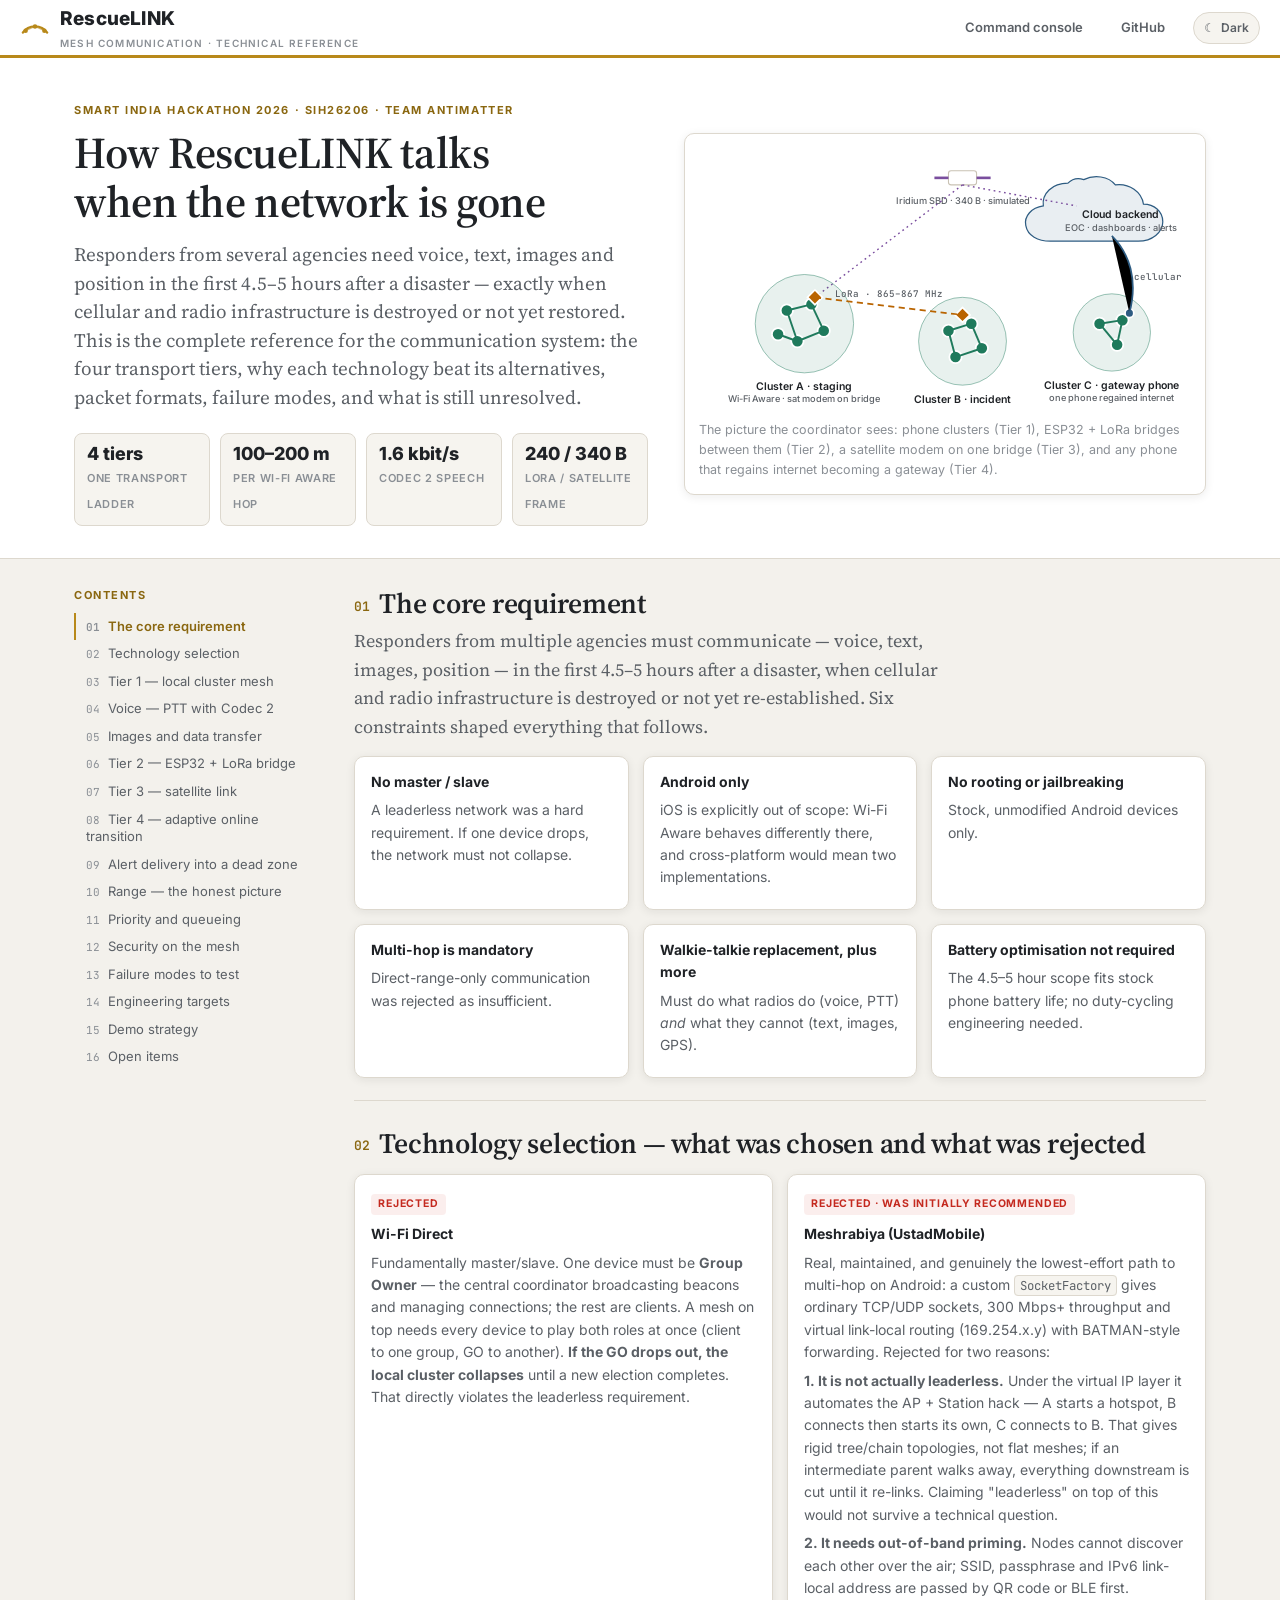
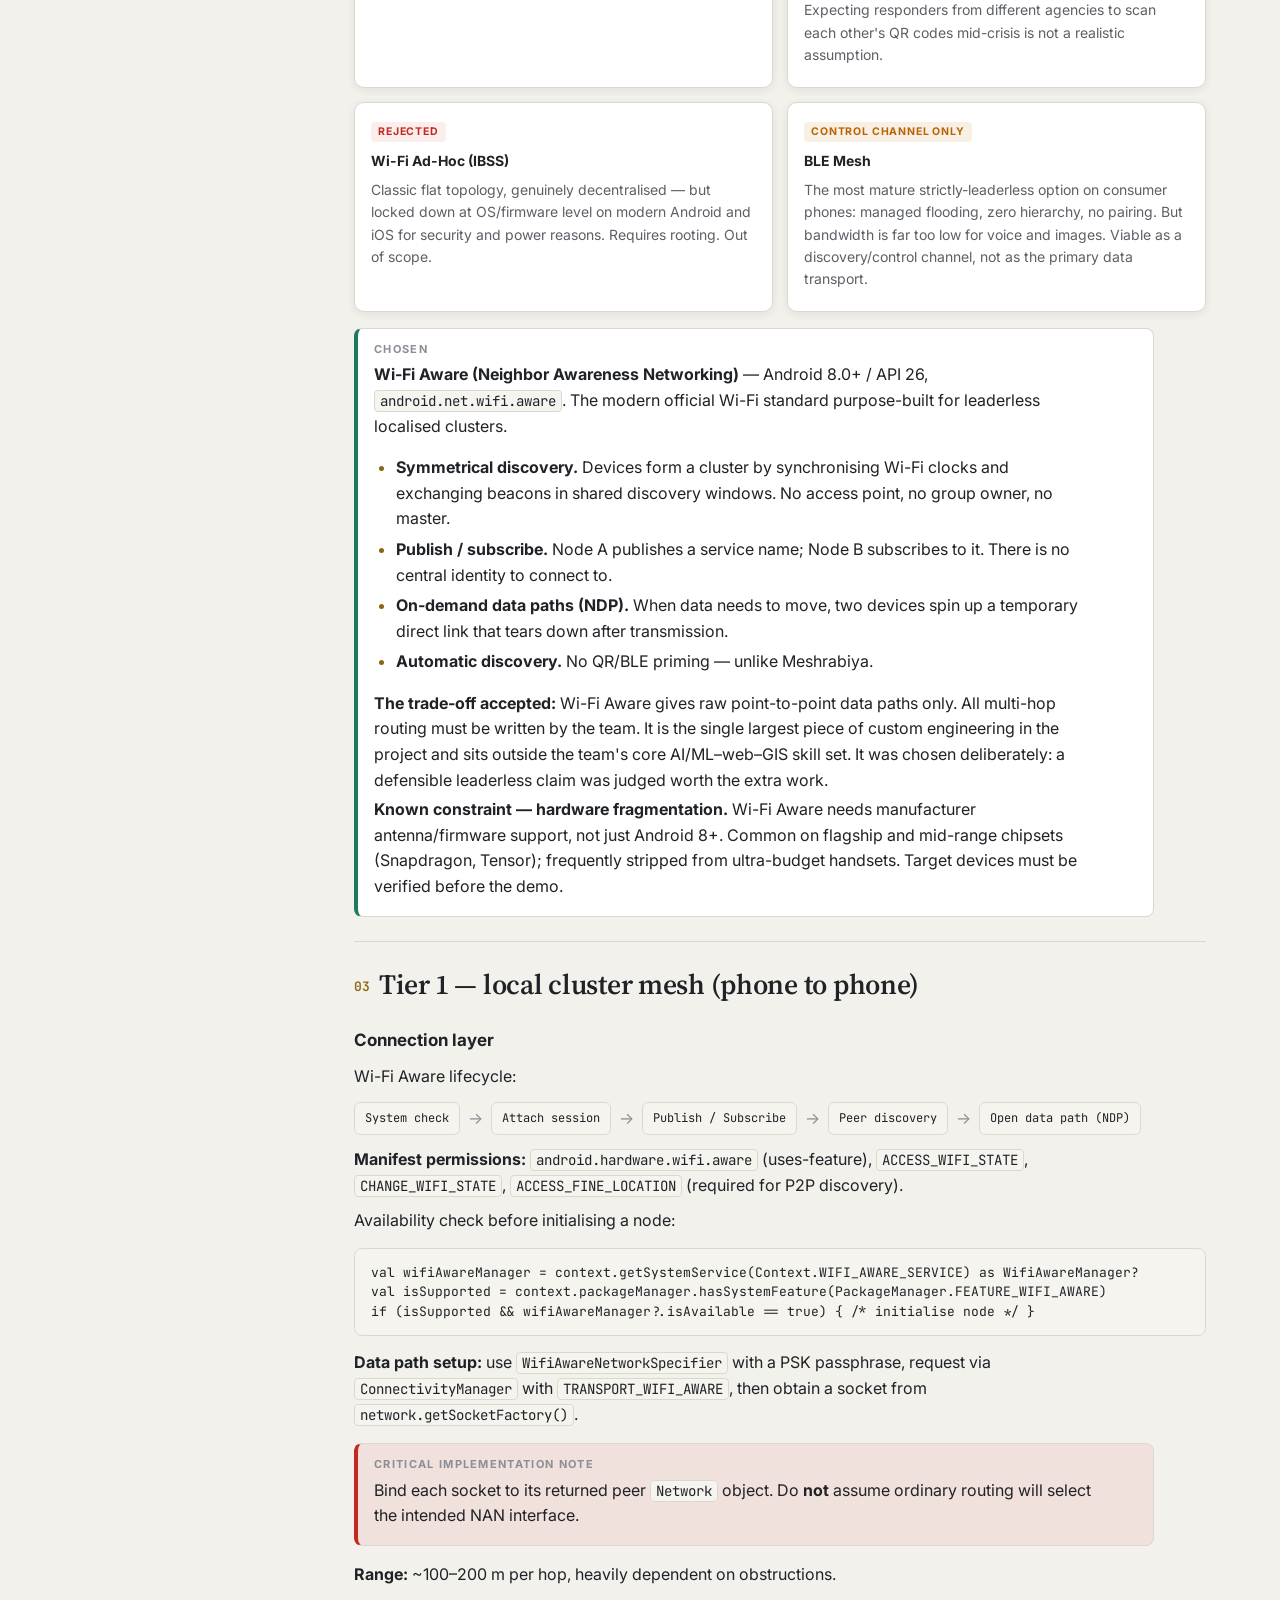
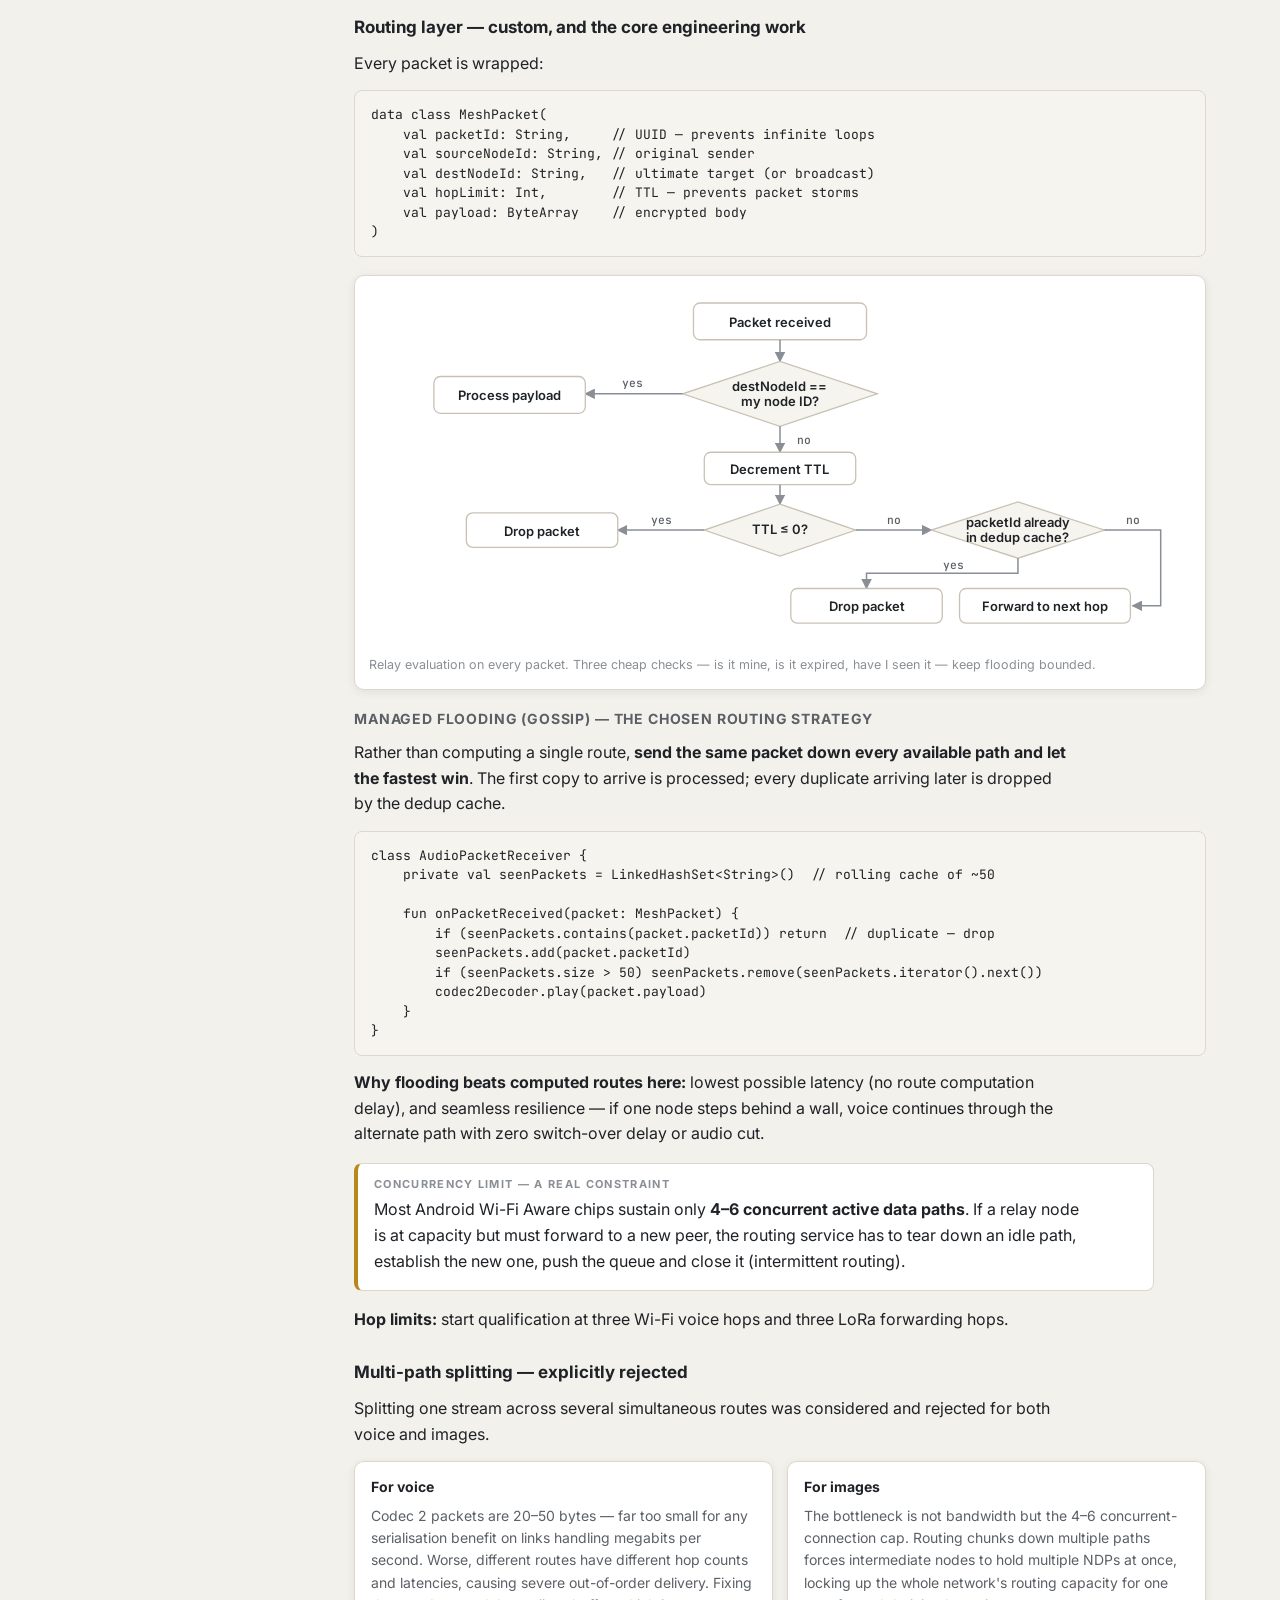
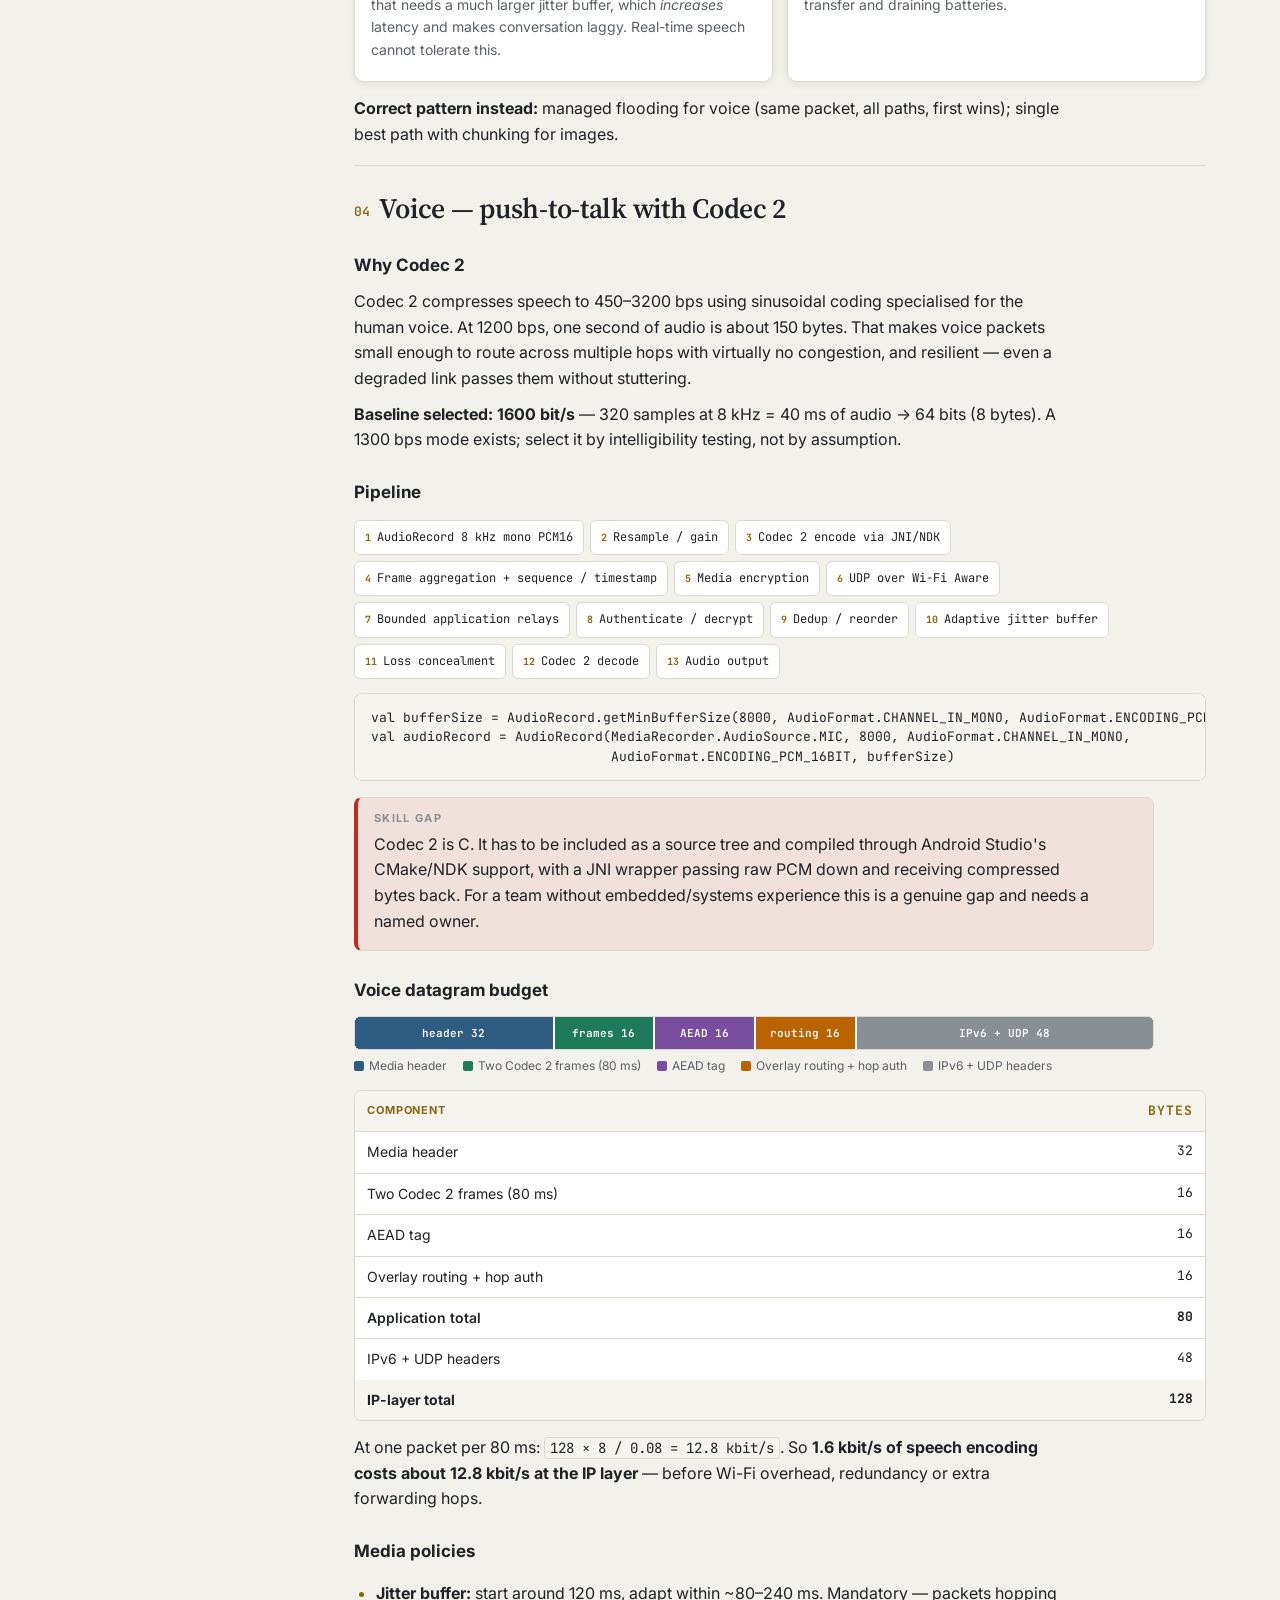
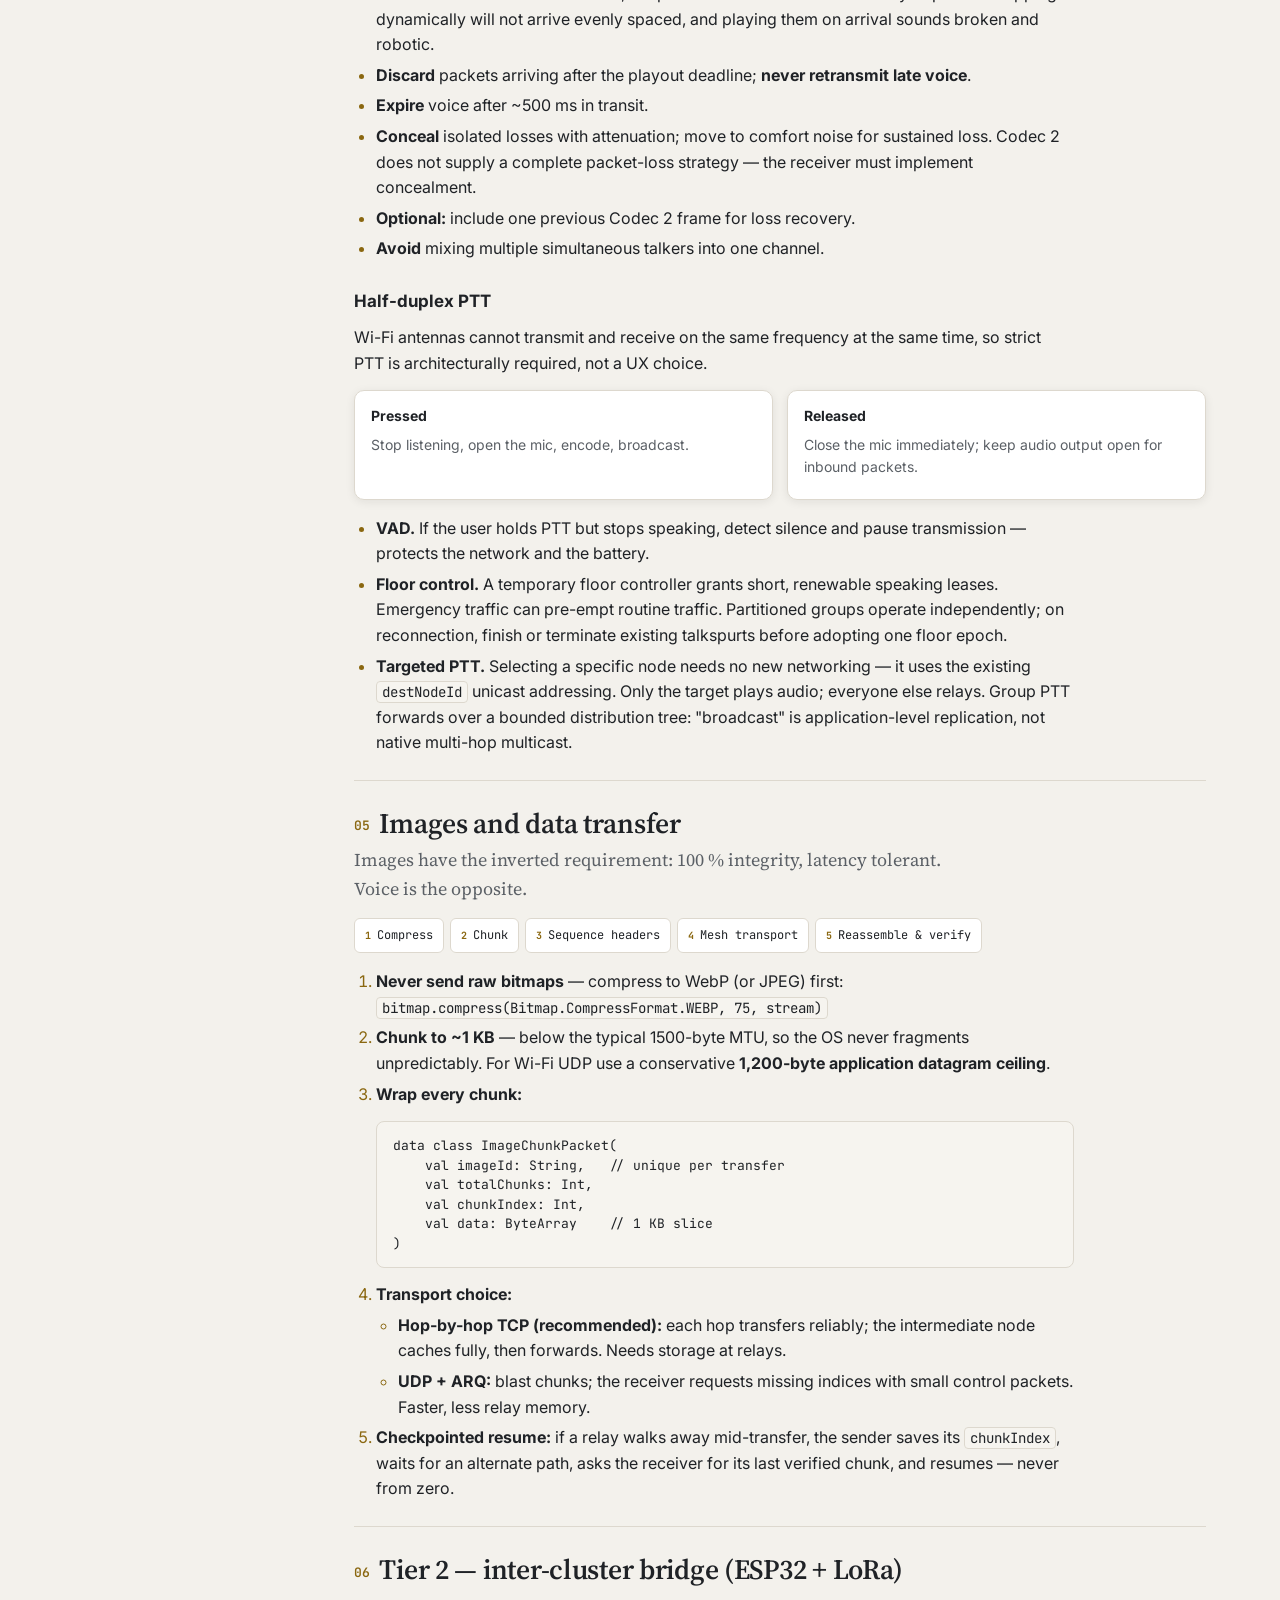
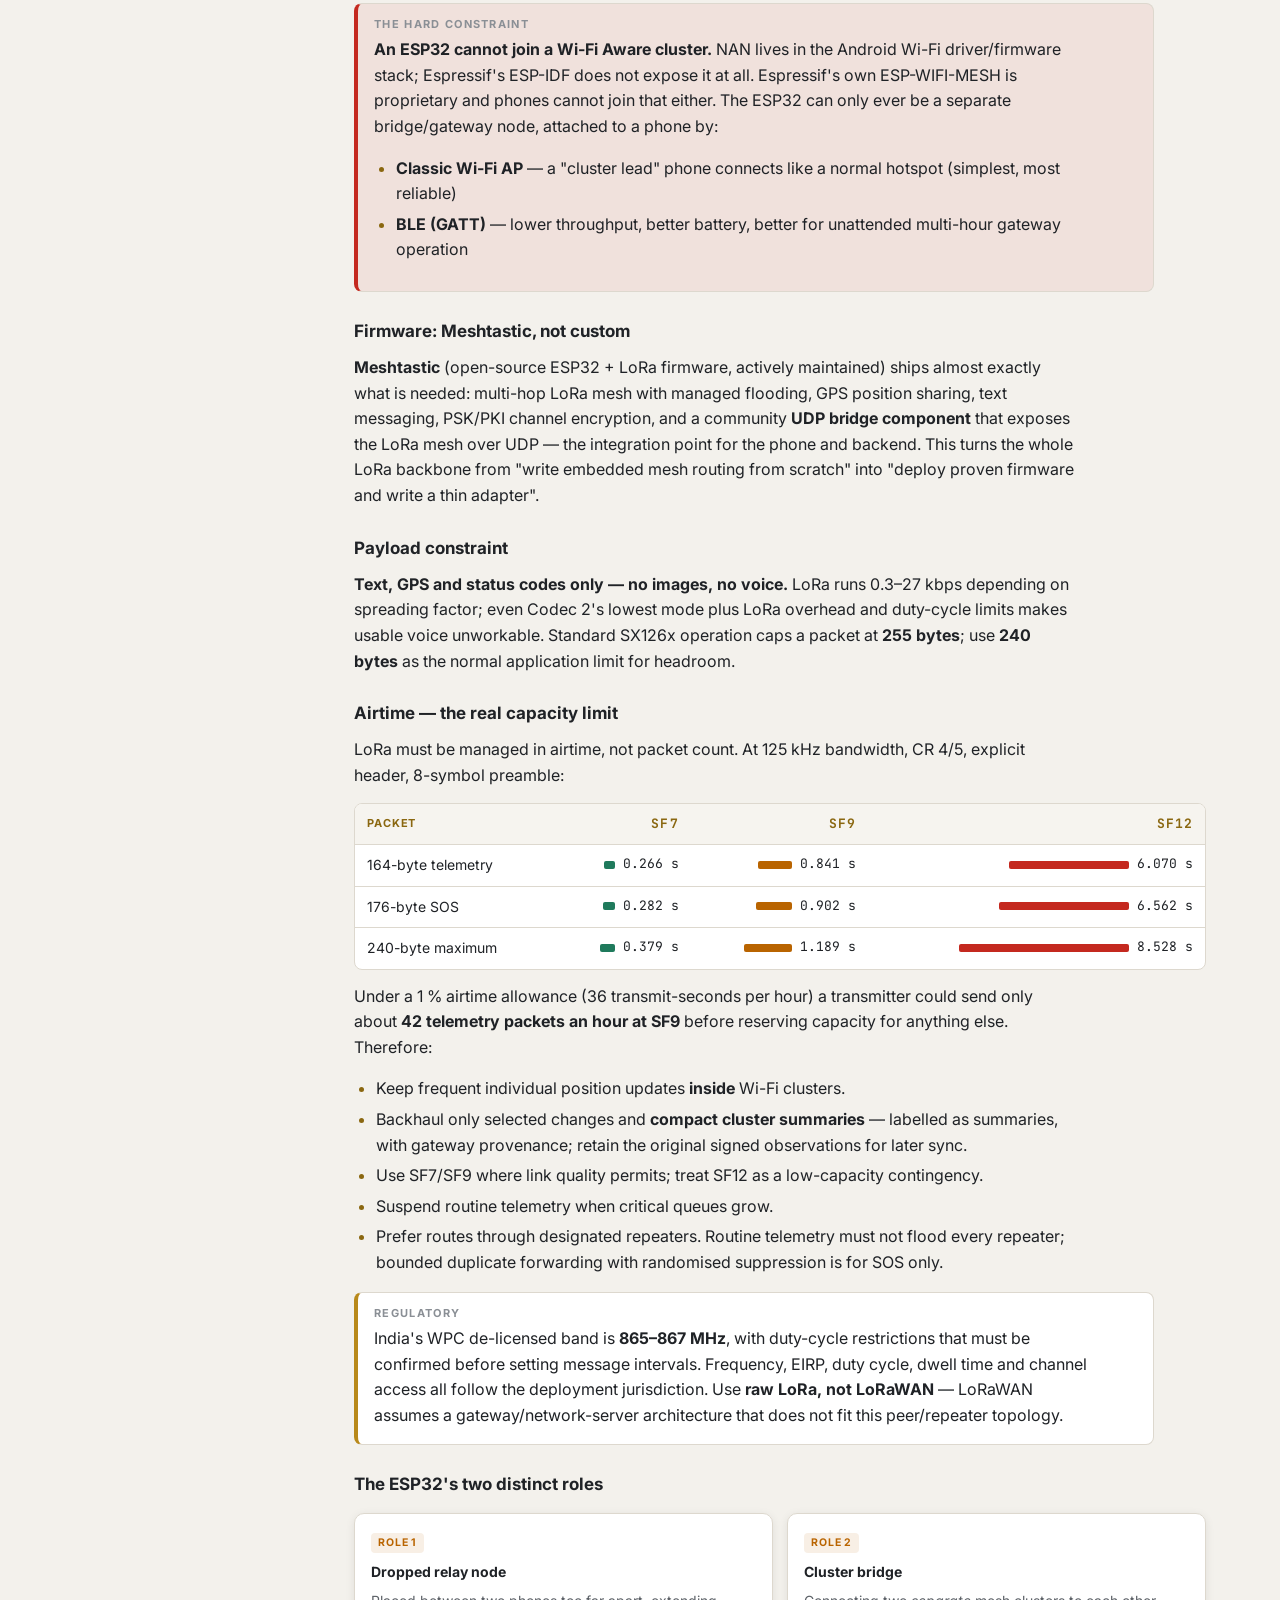
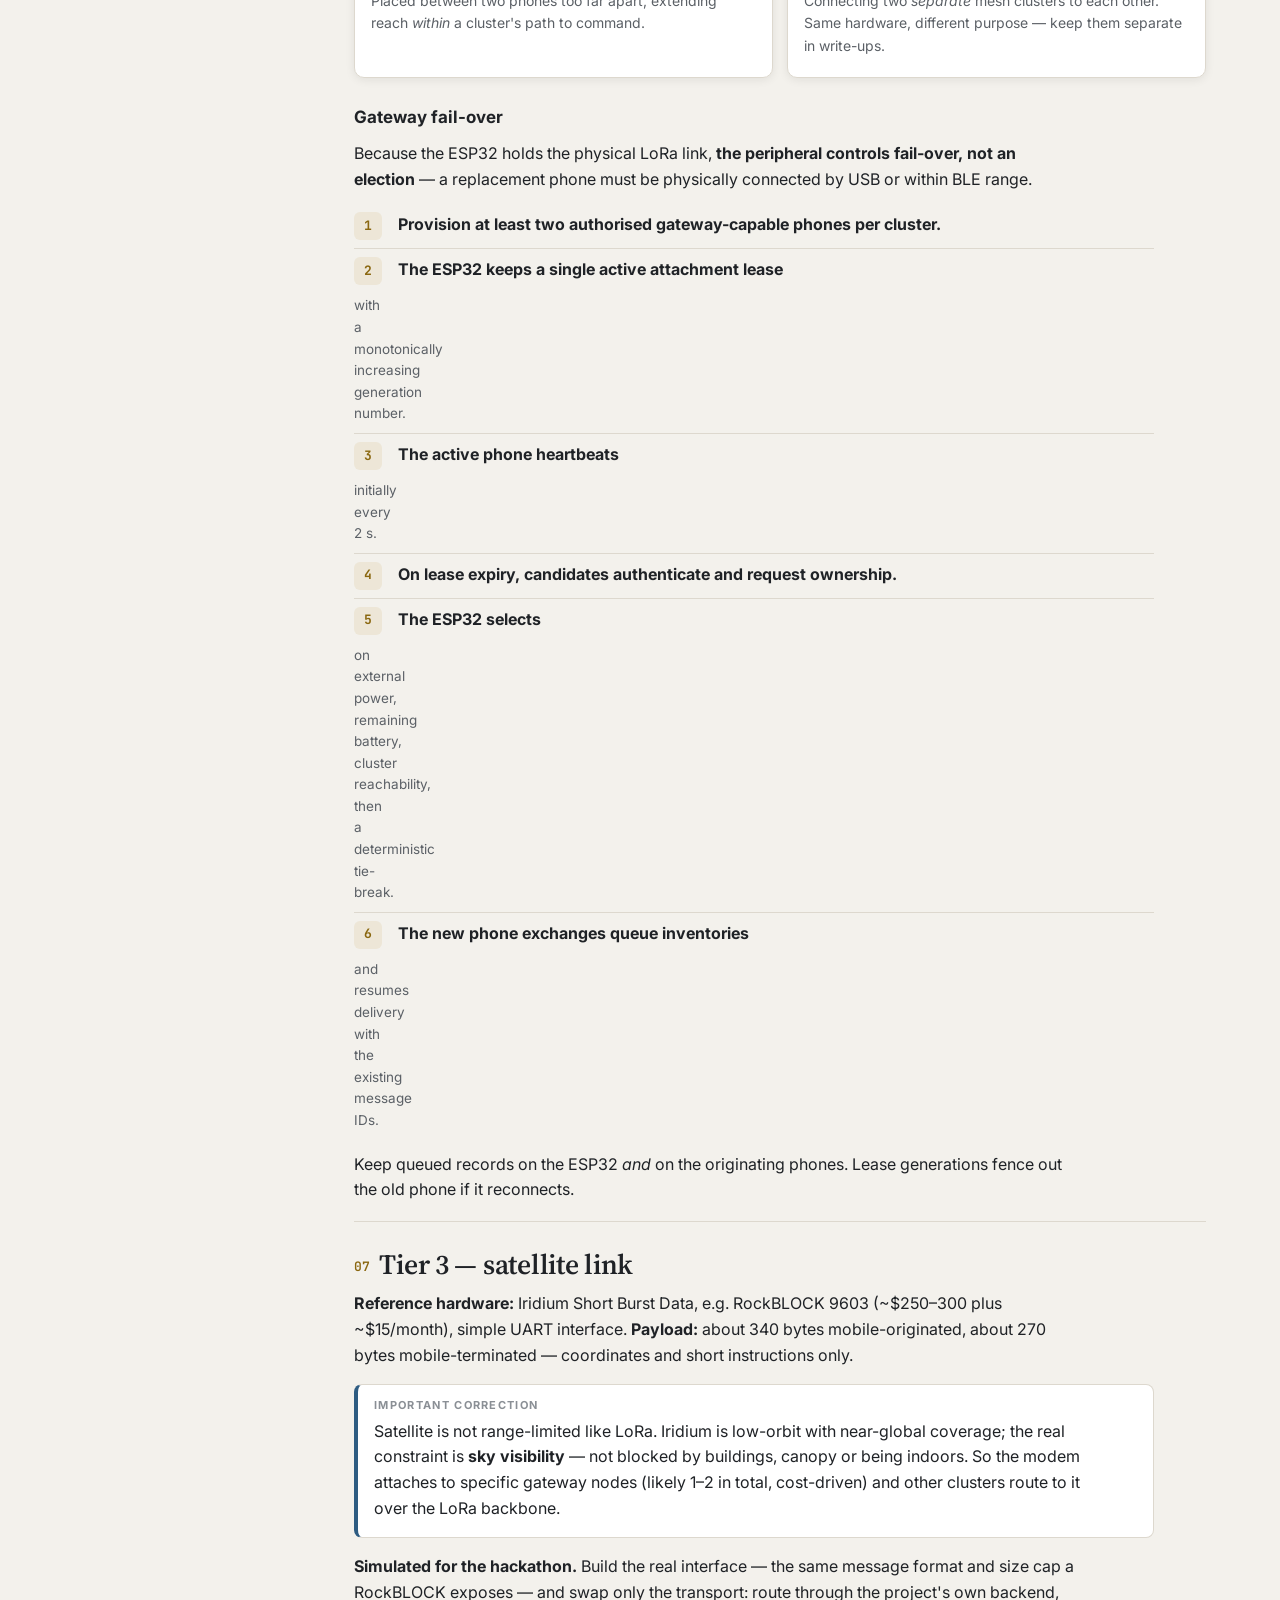
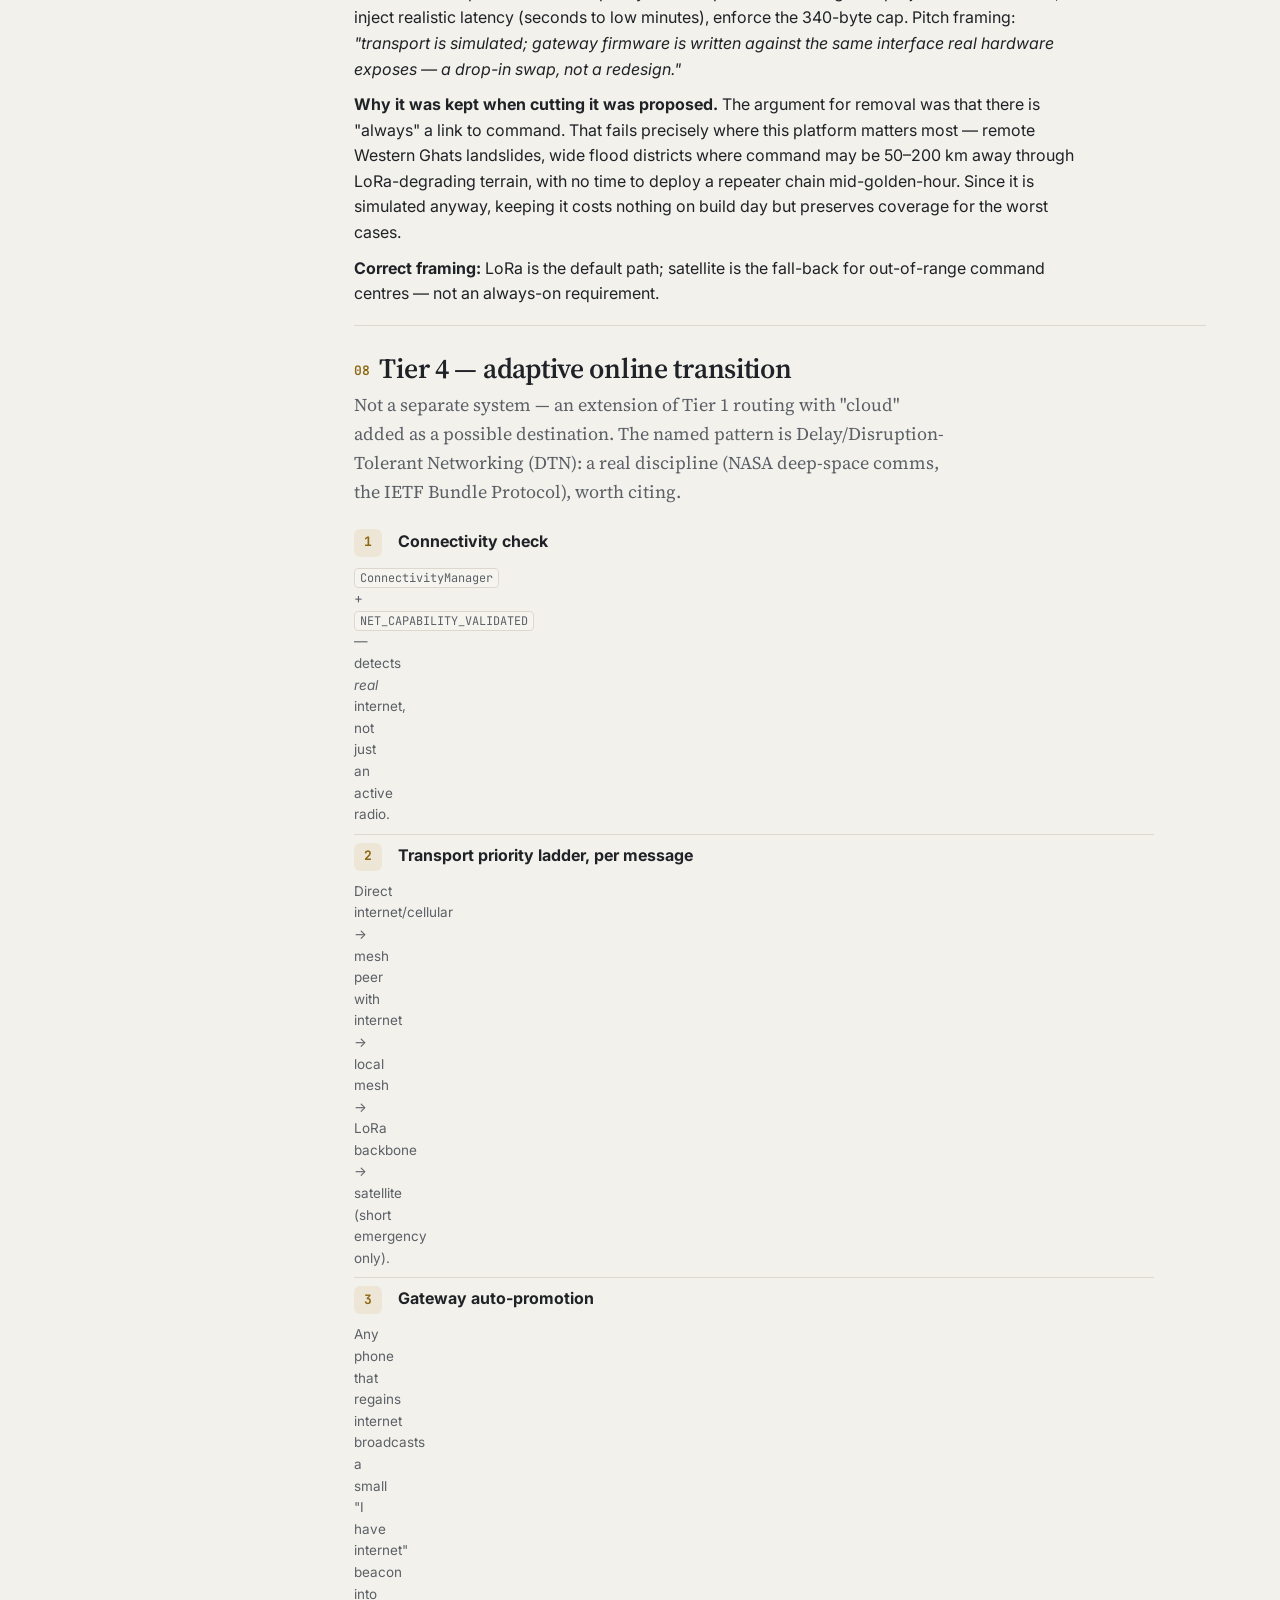
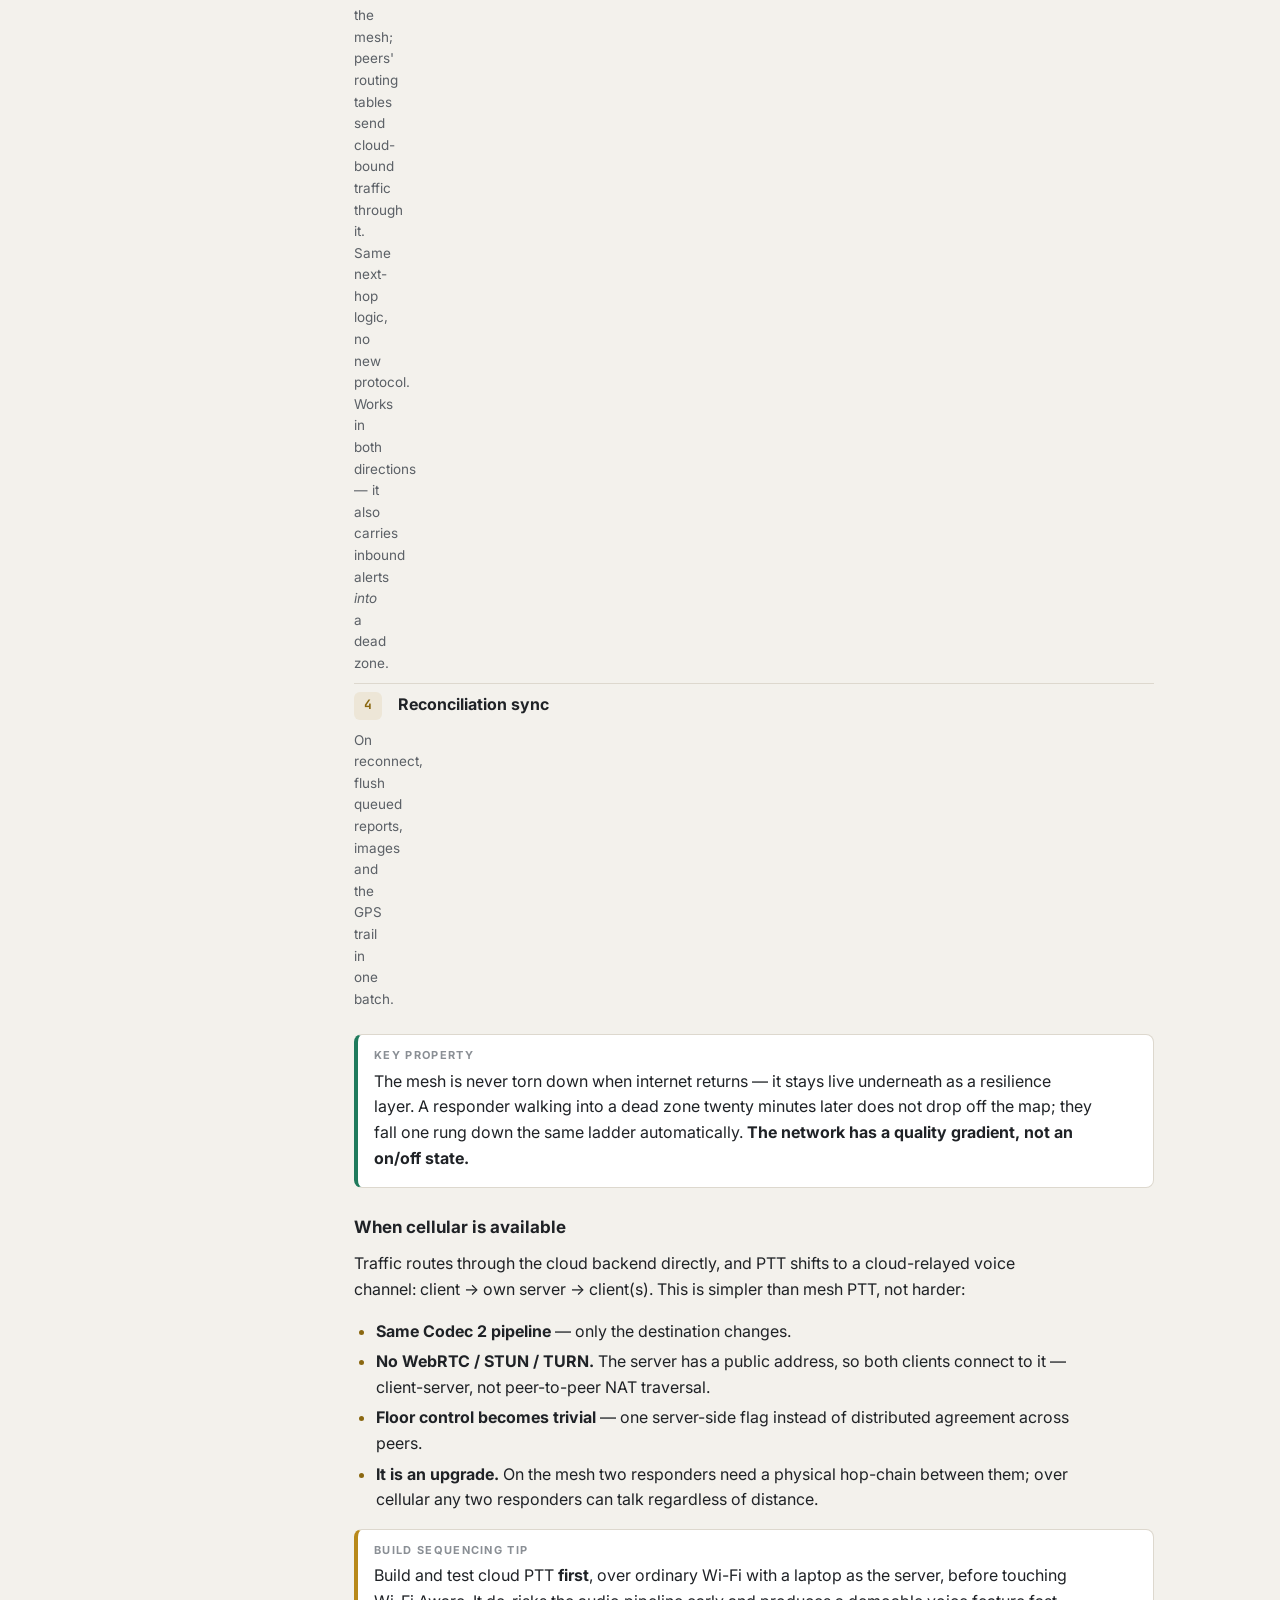
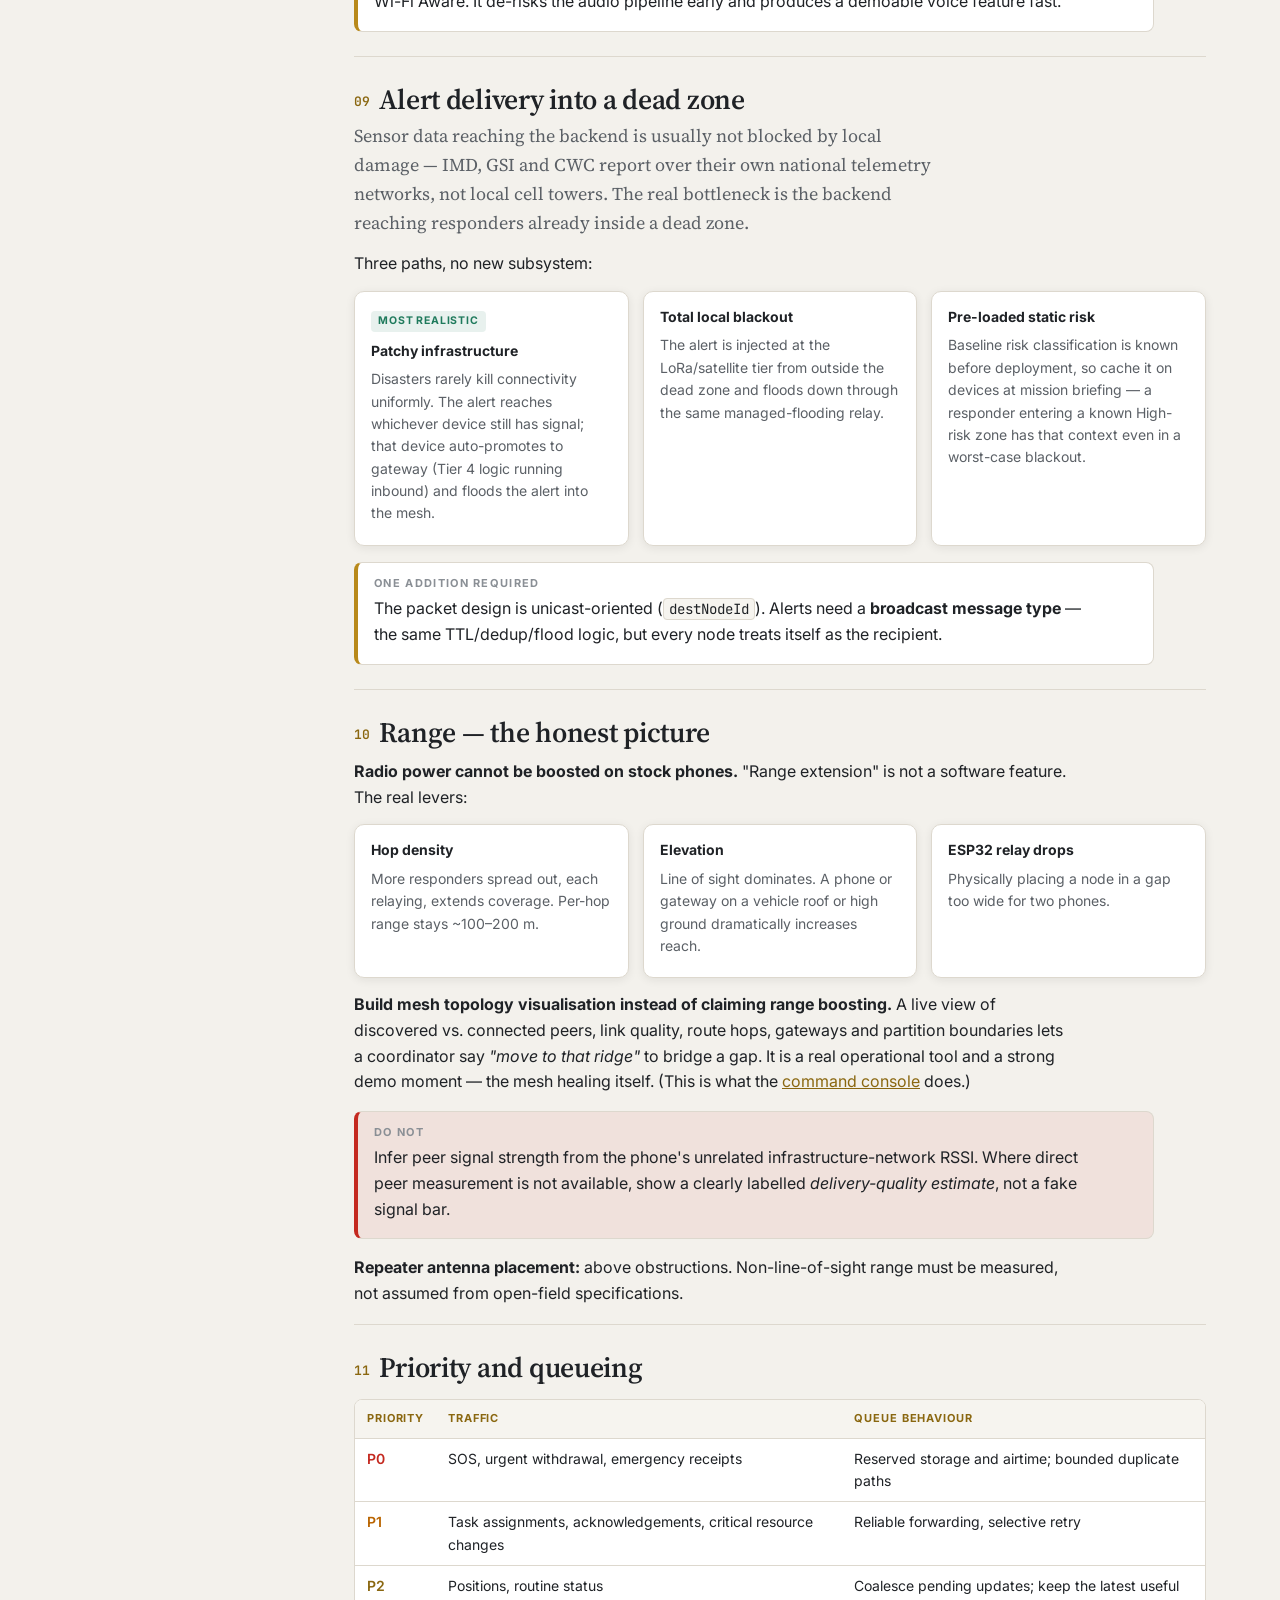
==== mesh/index.html @ 9d16846b "Add the mesh communication reference site Standalone long-form page at /mesh/: the four transport ti" ====
<!DOCTYPE html>
<html lang="en">
<head>
<meta charset="UTF-8">
<meta name="viewport" content="width=device-width, initial-scale=1.0">
<title>RescueLINK Mesh Communication</title>
<meta name="description" content="How RescueLINK moves voice, text, images and position between responders when cellular and radio infrastructure is down: four transport tiers, packet formats, failure modes, and open questions.">
<script>(function(){var t=null;try{t=localStorage.getItem("rl_theme");}catch(e){}if(t!=="dark"&&t!=="light"){t=window.matchMedia&&matchMedia("(prefers-color-scheme: dark)").matches?"dark":"light";}document.documentElement.setAttribute("data-theme",t);})();</script>
<link rel="preconnect" href="https://fonts.googleapis.com">
<link rel="preconnect" href="https://fonts.gstatic.com" crossorigin>
<link href="https://fonts.googleapis.com/css2?family=Inter:wght@400;500;600;700;800&family=JetBrains+Mono:wght@400;500;600&family=Source+Serif+4:opsz,wght@8..60,400;8..60,600&display=swap" rel="stylesheet">
<style>
/* ============================================================
   RescueLINK — Mesh Communication reference
   A long-form technical document. Same family as the console
   (white + gold, Inter, JetBrains Mono) with a serif for the
   prose so it reads as a document, not a dashboard.
   ============================================================ */
:root{
  color-scheme:light;
  --bg:#F3F1EC; --paper:#FFFFFF; --raised:#F6F4EF; --line:#DDD8CE; --line-2:#C9C2B4;
  --ink:#1F2226; --ink-2:#5B6066; --ink-3:#8A8F95;
  --gold:#B8891A; --gold-2:#8A6710; --gold-soft:rgba(184,137,26,.10);
  --red:#C4291F; --red-soft:rgba(196,41,31,.08);
  --amber:#B96400; --amber-soft:rgba(185,100,0,.10);
  --green:#1F7A5C; --green-soft:rgba(31,122,92,.10);
  --blue:#2E5C82; --blue-soft:rgba(46,92,130,.10);
  --tier1:#1F7A5C; --tier2:#B96400; --tier3:#7A4E9E; --tier4:#2E5C82;
  --shadow:0 2px 10px rgba(30,30,20,.08);
  --sans:'Inter',system-ui,-apple-system,'Segoe UI',sans-serif;
  --serif:'Source Serif 4',Georgia,'Times New Roman',serif;
  --mono:'JetBrains Mono',ui-monospace,Menlo,Consolas,monospace;
}
:root[data-theme="dark"]{
  color-scheme:dark;
  --bg:#0F1417; --paper:#171D22; --raised:#1F272D; --line:#2F3A42; --line-2:#3E4A53;
  --ink:#E6ECEF; --ink-2:#A6B1B8; --ink-3:#7C878E;
  --gold:#C9A030; --gold-2:#E2B54D; --gold-soft:rgba(226,181,77,.12);
  --red:#F26B63; --red-soft:rgba(242,107,99,.12);
  --amber:#F0A24A; --amber-soft:rgba(240,162,74,.12);
  --green:#4FC48F; --green-soft:rgba(79,196,143,.12);
  --blue:#8DB6E0; --blue-soft:rgba(141,182,224,.12);
  --tier1:#4FC48F; --tier2:#F0A24A; --tier3:#B48BE0; --tier4:#8DB6E0;
  --shadow:0 2px 12px rgba(0,0,0,.45);
}
*{box-sizing:border-box}
html{scroll-behavior:smooth;scroll-padding-top:72px}
@media (prefers-reduced-motion:reduce){html{scroll-behavior:auto}}
body{margin:0;background:var(--bg);color:var(--ink);font:16px/1.6 var(--sans);-webkit-font-smoothing:antialiased}
a{color:var(--gold-2)}
button{font:inherit;color:inherit}
:focus-visible{outline:2px solid var(--gold);outline-offset:2px}
code,pre,.mono{font-family:var(--mono)}
code{font-size:.88em;background:var(--raised);border:1px solid var(--line);border-radius:4px;padding:1px 5px}
pre{background:var(--raised);border:1px solid var(--line);border-radius:8px;padding:14px 16px;overflow-x:auto;font-size:13px;line-height:1.5;margin:14px 0}
pre code{background:none;border:0;padding:0;font-size:inherit}

/* ---------- top bar ---------- */
.top{position:sticky;top:0;z-index:20;background:var(--paper);border-bottom:3px solid var(--gold);height:58px;display:flex;align-items:center;gap:18px;padding:0 20px}
.brand{display:flex;align-items:center;gap:10px;text-decoration:none;color:var(--ink)}
.brand svg{width:30px;height:30px;color:var(--gold)}
.brand b{font-weight:800;font-size:19px;letter-spacing:.01em}
.brand small{display:block;font-size:10px;letter-spacing:.12em;text-transform:uppercase;color:var(--ink-3);font-weight:600;margin-top:1px}
.top .sp{flex:1}
.top a.lnk{font-size:13px;font-weight:600;text-decoration:none;color:var(--ink-2);padding:6px 10px;border-radius:6px}
.top a.lnk:hover{color:var(--ink);background:var(--raised)}
.theme-toggle{display:inline-flex;align-items:center;gap:6px;min-height:32px;padding:0 10px;background:var(--raised);border:1px solid var(--line);border-radius:20px;color:var(--ink-2);font-size:12px;font-weight:600;cursor:pointer}
.theme-toggle:hover{color:var(--ink);border-color:var(--ink-3)}

/* ---------- hero ---------- */
.hero{background:var(--paper);border-bottom:1px solid var(--line)}
.hero .in{max-width:1180px;margin:0 auto;padding:44px 24px 32px;display:grid;grid-template-columns:1.1fr 1fr;gap:36px;align-items:center}
.eyebrow{font-size:11px;font-weight:700;letter-spacing:.14em;text-transform:uppercase;color:var(--gold-2)}
h1{font-family:var(--serif);font-weight:600;font-size:clamp(30px,4vw,44px);line-height:1.12;margin:8px 0 14px;text-wrap:balance;letter-spacing:-.01em}
.lede{font-family:var(--serif);font-size:19px;line-height:1.5;color:var(--ink-2);max-width:58ch;margin:0}
.facts{display:grid;grid-template-columns:repeat(4,1fr);gap:10px;margin-top:22px}
.fact{background:var(--raised);border:1px solid var(--line);border-radius:8px;padding:10px 12px}
.fact b{display:block;font-size:18px;font-weight:800;line-height:1.1;white-space:nowrap}
.fact span{font-size:11px;color:var(--ink-3);text-transform:uppercase;letter-spacing:.06em;font-weight:600}

/* ---------- layout ---------- */
.wrap{max-width:1180px;margin:0 auto;padding:28px 24px 80px;display:grid;grid-template-columns:240px minmax(0,1fr);gap:40px}
.toc{position:sticky;top:74px;align-self:start;max-height:calc(100vh - 90px);overflow-y:auto;padding-right:6px}
.toc .eyebrow{margin-bottom:8px}
.toc a{display:block;font-size:13px;color:var(--ink-2);text-decoration:none;padding:5px 10px;border-left:2px solid transparent;line-height:1.35}
.toc a:hover{color:var(--ink)}
.toc a.on{color:var(--gold-2);border-left-color:var(--gold);font-weight:600}
.toc a .n{display:inline-block;width:22px;color:var(--ink-3);font-family:var(--mono);font-size:11px}
main{min-width:0}
section{padding:26px 0 8px;border-top:1px solid var(--line)}
section:first-child{border-top:0;padding-top:0}
h2{font-family:var(--serif);font-weight:600;font-size:28px;line-height:1.2;margin:0 0 6px;letter-spacing:-.01em;text-wrap:balance}
h2 .n{font-family:var(--mono);font-size:13px;color:var(--gold-2);font-weight:600;margin-right:10px;vertical-align:middle}
h3{font-size:17px;font-weight:700;margin:26px 0 8px}
h4{font-size:14px;font-weight:700;margin:18px 0 6px;color:var(--ink-2);text-transform:uppercase;letter-spacing:.06em}
p{max-width:72ch;margin:10px 0}
ul,ol{max-width:72ch;padding-left:22px}
li{margin:5px 0}
li::marker{color:var(--gold-2)}
strong{font-weight:700}
.kicker{font-family:var(--serif);font-size:18px;color:var(--ink-2);max-width:66ch;margin:0 0 14px}
.callout{border:1px solid var(--line);border-left:4px solid var(--gold);background:var(--paper);border-radius:8px;padding:12px 16px;margin:16px 0;max-width:80ch}
.callout.red{border-left-color:var(--red);background:var(--red-soft)}
.callout.green{border-left-color:var(--green)}
.callout.blue{border-left-color:var(--blue)}
.callout b.t{display:block;font-size:11px;letter-spacing:.12em;text-transform:uppercase;color:var(--ink-3);margin-bottom:3px}
.callout p{margin:4px 0}

/* cards / grids */
.grid2{display:grid;grid-template-columns:1fr 1fr;gap:14px;margin:14px 0}
.grid3{display:grid;grid-template-columns:repeat(3,1fr);gap:14px;margin:14px 0}
.card{background:var(--paper);border:1px solid var(--line);border-radius:10px;padding:14px 16px;box-shadow:var(--shadow)}
.card h5{margin:0 0 6px;font-size:14px;font-weight:700}
.card p{font-size:14px;margin:6px 0;color:var(--ink-2)}
.card .tag{display:inline-block;font-size:10.5px;font-weight:700;letter-spacing:.08em;text-transform:uppercase;padding:2px 7px;border-radius:4px;margin-bottom:8px}
.tag.rej{background:var(--red-soft);color:var(--red)}
.tag.ok{background:var(--green-soft);color:var(--green)}
.tag.partial{background:var(--amber-soft);color:var(--amber)}
.tag.t1{background:var(--green-soft);color:var(--tier1)}.tag.t2{background:var(--amber-soft);color:var(--tier2)}.tag.t3{background:rgba(122,78,158,.12);color:var(--tier3)}.tag.t4{background:var(--blue-soft);color:var(--tier4)}

/* tables */
.tbl{overflow-x:auto;margin:14px 0;border:1px solid var(--line);border-radius:8px;background:var(--paper)}
table{border-collapse:collapse;width:100%;font-size:14px}
th{text-align:left;font-size:11px;letter-spacing:.08em;text-transform:uppercase;color:var(--gold-2);padding:10px 12px;border-bottom:1px solid var(--line);background:var(--raised);white-space:nowrap}
td{padding:9px 12px;border-bottom:1px solid var(--line);vertical-align:top}
tr:last-child td{border-bottom:0}
td.num,th.num{text-align:right;font-family:var(--mono);font-size:13px;white-space:nowrap}
td.k{font-weight:600;white-space:nowrap}
tfoot td{background:var(--raised);font-weight:700}
.bar{display:inline-block;height:8px;border-radius:2px;background:var(--gold);vertical-align:middle;margin-right:8px}
.bar.red{background:var(--red)}.bar.amber{background:var(--amber)}.bar.green{background:var(--green)}

/* steps / pipeline */
.pipe{display:flex;flex-wrap:wrap;gap:6px;align-items:stretch;margin:14px 0;counter-reset:s}
.pipe span{background:var(--paper);border:1px solid var(--line);border-radius:6px;padding:7px 10px;font-family:var(--mono);font-size:12px;position:relative;counter-increment:s}
.pipe span::before{content:counter(s);display:inline-block;font-size:10px;color:var(--gold-2);margin-right:6px;font-weight:700}
.pipe.plain span::before{content:none}
.lifecycle{display:flex;flex-wrap:wrap;gap:0;align-items:center;margin:12px 0}
.lifecycle span{background:var(--raised);border:1px solid var(--line);border-radius:6px;padding:6px 10px;font-family:var(--mono);font-size:12px}
.lifecycle i{font-style:normal;color:var(--ink-3);padding:0 8px}

/* budget stacked bar */
.stack{display:flex;height:34px;border-radius:6px;overflow:hidden;border:1px solid var(--line);margin:12px 0 6px;max-width:80ch}
.stack div{display:grid;place-items:center;font-family:var(--mono);font-size:11px;font-weight:600;color:#fff;border-right:2px solid var(--paper)}
.stack div:last-child{border-right:0}
.legend{display:flex;flex-wrap:wrap;gap:6px 16px;font-size:12px;color:var(--ink-2)}
.legend i{display:inline-block;width:10px;height:10px;border-radius:2px;margin-right:5px;vertical-align:-1px}

/* figures */
figure{margin:18px 0;background:var(--paper);border:1px solid var(--line);border-radius:10px;padding:14px;box-shadow:var(--shadow)}
figure svg{width:100%;height:auto;display:block}
figcaption{font-size:12.5px;color:var(--ink-3);margin-top:8px}
.d-lbl{font:600 12px var(--sans);fill:var(--ink)}
.d-sub{font:500 10.5px var(--sans);fill:var(--ink-2)}
.d-mono{font:500 10.5px var(--mono);fill:var(--ink-2)}
.d-box{fill:var(--paper);stroke:var(--line-2);stroke-width:1.2}
.d-box.dec{fill:var(--raised)}
.d-yes{stroke:var(--green)}.d-no{stroke:var(--red)}
.d-arrow{stroke:var(--ink-3);stroke-width:1.4;fill:none;marker-end:url(#ah)}
.d-link{stroke:var(--tier1);stroke-width:2.2}
.d-lora{stroke:var(--tier2);stroke-width:2;stroke-dasharray:7 5}
.d-sat{stroke:var(--tier3);stroke-width:1.6;stroke-dasharray:2 4}
.d-net{stroke:var(--tier4);stroke-width:2}
.d-node{fill:var(--tier1);stroke:var(--paper);stroke-width:2}
.d-bridge{fill:var(--tier2);stroke:var(--paper);stroke-width:2}
.d-ring{fill:var(--green-soft);stroke:var(--tier1);stroke-opacity:.5;stroke-width:1}
.d-cloud{fill:var(--blue-soft);stroke:var(--tier4);stroke-width:1.4}

/* checklist */
.todo{list-style:none;padding:0;max-width:80ch}
.todo li{display:grid;grid-template-columns:20px 1fr;gap:10px;padding:8px 0;border-bottom:1px solid var(--line);margin:0}
.todo li:last-child{border-bottom:0}
.todo .box{width:16px;height:16px;border:1.5px solid var(--line-2);border-radius:4px;margin-top:3px}
.todo b{font-weight:700}
.todo span.why{display:block;font-size:13px;color:var(--ink-2)}

/* rank list */
.ladder{counter-reset:r;list-style:none;padding:0;margin:12px 0;max-width:80ch}
.ladder li{counter-increment:r;display:grid;grid-template-columns:34px 1fr;gap:10px;align-items:start;padding:8px 0;border-bottom:1px solid var(--line);margin:0}
.ladder li::before{content:counter(r);font-family:var(--mono);font-weight:700;font-size:13px;color:var(--gold-2);background:var(--gold-soft);border-radius:6px;width:28px;height:28px;display:grid;place-items:center}
.ladder li:last-child{border-bottom:0}
.ladder b{display:block}
.ladder span{font-size:13.5px;color:var(--ink-2)}

footer{border-top:1px solid var(--line);background:var(--paper);padding:22px 24px;font-size:13px;color:var(--ink-2)}
footer .in{max-width:1180px;margin:0 auto;display:flex;flex-wrap:wrap;gap:8px 24px;justify-content:space-between}

@media (max-width:980px){
  .hero .in{grid-template-columns:1fr}
  .wrap{grid-template-columns:1fr;gap:20px}
  .toc{position:static;max-height:none;display:flex;flex-wrap:wrap;gap:2px 4px;border:1px solid var(--line);border-radius:8px;padding:10px;background:var(--paper)}
  .toc .eyebrow{width:100%}
  .toc a{border-left:0;padding:3px 8px}
  .grid2,.grid3{grid-template-columns:1fr}
  .facts{grid-template-columns:1fr 1fr}
}
</style>
</head>
<body>

<header class="top">
  <a class="brand" href="../index.html">
    <svg viewBox="0 0 32 32" aria-hidden="true"><path d="M3 22c6-9 20-9 26 0" fill="none" stroke="currentColor" stroke-width="2.4" stroke-linecap="round"/><circle cx="6" cy="20" r="2.4" fill="currentColor"/><circle cx="16" cy="15.4" r="2.4" fill="currentColor"/><circle cx="26" cy="20" r="2.4" fill="currentColor"/><path d="M6 20l10-4.6L26 20" fill="none" stroke="currentColor" stroke-width="1.2" opacity=".6"/></svg>
    <span><b>RescueLINK</b><small>Mesh communication · technical reference</small></span>
  </a>
  <span class="sp"></span>
  <a class="lnk" href="../index.html">Command console</a>
  <a class="lnk" href="https://github.com/joythomasl/RescueLINK" target="_blank" rel="noopener">GitHub</a>
  <button type="button" class="theme-toggle" id="theme-toggle"></button>
</header>

<div class="hero">
  <div class="in">
    <div>
      <div class="eyebrow">Smart India Hackathon 2026 · SIH26206 · Team ANTIMATTER</div>
      <h1>How RescueLINK talks when the network is gone</h1>
      <p class="lede">Responders from several agencies need voice, text, images and position in the first 4.5–5 hours after a disaster — exactly when cellular and radio infrastructure is destroyed or not yet restored. This is the complete reference for the communication system: the four transport tiers, why each technology beat its alternatives, packet formats, failure modes, and what is still unresolved.</p>
      <div class="facts">
        <div class="fact"><b>4 tiers</b><span>one transport ladder</span></div>
        <div class="fact"><b>100–200 m</b><span>per Wi-Fi Aware hop</span></div>
        <div class="fact"><b>1.6 kbit/s</b><span>Codec 2 speech</span></div>
        <div class="fact"><b>240 / 340 B</b><span>LoRa / satellite frame</span></div>
      </div>
    </div>
    <figure style="margin:0">
      <svg viewBox="0 0 560 300" role="img" aria-label="Four transport tiers: Wi-Fi Aware clusters, ESP32 LoRa bridges, satellite gateway, and the cloud">
        <defs><marker id="ah" viewBox="0 0 10 10" refX="9" refY="5" markerWidth="7" markerHeight="7" orient="auto-start-reverse"><path d="M0 0L10 5L0 10z" fill="var(--ink-3)"/></marker></defs>
        <!-- cloud -->
        <path class="d-cloud" d="M420 40 c-18 0 -30 12 -28 26 c-14 2 -22 12 -20 22 c2 12 14 18 28 18 h100 c16 0 28 -10 28 -22 c0 -12 -10 -20 -22 -20 c-2 -14 -16 -24 -32 -22 c-8 -10 -24 -12 -36 -6 c-6 -2 -12 -2 -18 4z"/>
        <text class="d-lbl" x="480" y="80" text-anchor="middle">Cloud backend</text>
        <text class="d-sub" x="480" y="94" text-anchor="middle">EOC · dashboards · alerts</text>
        <!-- satellite -->
        <g transform="translate(300 34)"><rect class="d-box" x="-16" y="-8" width="32" height="16" rx="3"/><line x1="-16" y1="0" x2="-32" y2="0" stroke="var(--tier3)" stroke-width="3"/><line x1="16" y1="0" x2="32" y2="0" stroke="var(--tier3)" stroke-width="3"/></g>
        <text class="d-sub" x="300" y="64" text-anchor="middle">Iridium SBD · 340 B · simulated</text>
        <path class="d-sat" d="M300 42 L 430 66"/>
        <path class="d-sat" d="M300 42 L 132 170"/>
        <!-- clusters -->
        <g><circle class="d-ring" cx="120" cy="200" r="56"/><circle class="d-node" cx="100" cy="185" r="7"/><circle class="d-node" cx="128" cy="178" r="7"/><circle class="d-node" cx="142" cy="208" r="7"/><circle class="d-node" cx="112" cy="220" r="7"/><circle class="d-node" cx="90" cy="212" r="7"/>
          <line class="d-link" x1="100" y1="185" x2="128" y2="178"/><line class="d-link" x1="128" y1="178" x2="142" y2="208"/><line class="d-link" x1="142" y1="208" x2="112" y2="220"/><line class="d-link" x1="112" y1="220" x2="90" y2="212"/><line class="d-link" x1="100" y1="185" x2="112" y2="220"/>
          <rect class="d-bridge" x="126" y="164" width="12" height="12" transform="rotate(45 132 170)"/>
          <text class="d-lbl" x="120" y="275" text-anchor="middle">Cluster A · staging</text><text class="d-sub" x="120" y="289" text-anchor="middle">Wi-Fi Aware · sat modem on bridge</text></g>
        <g><circle class="d-ring" cx="300" cy="220" r="50"/><circle class="d-node" cx="284" cy="208" r="7"/><circle class="d-node" cx="310" cy="200" r="7"/><circle class="d-node" cx="322" cy="228" r="7"/><circle class="d-node" cx="292" cy="238" r="7"/>
          <line class="d-link" x1="284" y1="208" x2="310" y2="200"/><line class="d-link" x1="310" y1="200" x2="322" y2="228"/><line class="d-link" x1="322" y1="228" x2="292" y2="238"/><line class="d-link" x1="284" y1="208" x2="292" y2="238"/>
          <rect class="d-bridge" x="294" y="184" width="12" height="12" transform="rotate(45 300 190)"/>
          <text class="d-lbl" x="300" y="290" text-anchor="middle">Cluster B · incident</text></g>
        <g><circle class="d-ring" cx="470" cy="210" r="44"/><circle class="d-node" cx="456" cy="200" r="7"/><circle class="d-node" cx="482" cy="196" r="7"/><circle class="d-node" cx="476" cy="224" r="7"/>
          <line class="d-link" x1="456" y1="200" x2="482" y2="196"/><line class="d-link" x1="482" y1="196" x2="476" y2="224"/><line class="d-link" x1="456" y1="200" x2="476" y2="224"/>
          <circle cx="490" cy="188" r="5" fill="var(--tier4)" stroke="var(--paper)" stroke-width="2"/>
          <text class="d-lbl" x="470" y="274" text-anchor="middle">Cluster C · gateway phone</text><text class="d-sub" x="470" y="288" text-anchor="middle">one phone regained internet</text></g>
        <!-- lora backbone -->
        <path class="d-lora" d="M132 170 L 300 190"/><text class="d-mono" x="216" y="170" text-anchor="middle">LoRa · 865–867 MHz</text>
        <path class="d-net" d="M490 188 C 500 150, 490 120, 470 100"/><text class="d-mono" x="522" y="150" text-anchor="middle">cellular</text>
      </svg>
      <figcaption>The picture the coordinator sees: phone clusters (Tier 1), ESP32 + LoRa bridges between them (Tier 2), a satellite modem on one bridge (Tier 3), and any phone that regains internet becoming a gateway (Tier 4).</figcaption>
    </figure>
  </div>
</div>

<div class="wrap">
<nav class="toc" aria-label="Sections">
  <div class="eyebrow">Contents</div>
  <a href="#s1"><span class="n">01</span>The core requirement</a>
  <a href="#s2"><span class="n">02</span>Technology selection</a>
  <a href="#s3"><span class="n">03</span>Tier 1 — local cluster mesh</a>
  <a href="#s4"><span class="n">04</span>Voice — PTT with Codec 2</a>
  <a href="#s5"><span class="n">05</span>Images and data transfer</a>
  <a href="#s6"><span class="n">06</span>Tier 2 — ESP32 + LoRa bridge</a>
  <a href="#s7"><span class="n">07</span>Tier 3 — satellite link</a>
  <a href="#s8"><span class="n">08</span>Tier 4 — adaptive online transition</a>
  <a href="#s9"><span class="n">09</span>Alert delivery into a dead zone</a>
  <a href="#s10"><span class="n">10</span>Range — the honest picture</a>
  <a href="#s11"><span class="n">11</span>Priority and queueing</a>
  <a href="#s12"><span class="n">12</span>Security on the mesh</a>
  <a href="#s13"><span class="n">13</span>Failure modes to test</a>
  <a href="#s14"><span class="n">14</span>Engineering targets</a>
  <a href="#s15"><span class="n">15</span>Demo strategy</a>
  <a href="#s16"><span class="n">16</span>Open items</a>
</nav>

<main>

<!-- 1 -->
<section id="s1">
  <h2><span class="n">01</span>The core requirement</h2>
  <p class="kicker">Responders from multiple agencies must communicate — voice, text, images, position — in the first 4.5–5 hours after a disaster, when cellular and radio infrastructure is destroyed or not yet re-established. Six constraints shaped everything that follows.</p>
  <div class="grid3">
    <div class="card"><h5>No master / slave</h5><p>A leaderless network was a hard requirement. If one device drops, the network must not collapse.</p></div>
    <div class="card"><h5>Android only</h5><p>iOS is explicitly out of scope: Wi-Fi Aware behaves differently there, and cross-platform would mean two implementations.</p></div>
    <div class="card"><h5>No rooting or jailbreaking</h5><p>Stock, unmodified Android devices only.</p></div>
    <div class="card"><h5>Multi-hop is mandatory</h5><p>Direct-range-only communication was rejected as insufficient.</p></div>
    <div class="card"><h5>Walkie-talkie replacement, plus more</h5><p>Must do what radios do (voice, PTT) <em>and</em> what they cannot (text, images, GPS).</p></div>
    <div class="card"><h5>Battery optimisation not required</h5><p>The 4.5–5 hour scope fits stock phone battery life; no duty-cycling engineering needed.</p></div>
  </div>
</section>

<!-- 2 -->
<section id="s2">
  <h2><span class="n">02</span>Technology selection — what was chosen and what was rejected</h2>
  <div class="grid2">
    <div class="card"><span class="tag rej">Rejected</span><h5>Wi-Fi Direct</h5><p>Fundamentally master/slave. One device must be <strong>Group Owner</strong> — the central coordinator broadcasting beacons and managing connections; the rest are clients. A mesh on top needs every device to play both roles at once (client to one group, GO to another). <strong>If the GO drops out, the local cluster collapses</strong> until a new election completes. That directly violates the leaderless requirement.</p></div>
    <div class="card"><span class="tag rej">Rejected · was initially recommended</span><h5>Meshrabiya (UstadMobile)</h5><p>Real, maintained, and genuinely the lowest-effort path to multi-hop on Android: a custom <code>SocketFactory</code> gives ordinary TCP/UDP sockets, 300 Mbps+ throughput and virtual link-local routing (169.254.x.y) with BATMAN-style forwarding. Rejected for two reasons:</p>
      <p><strong>1. It is not actually leaderless.</strong> Under the virtual IP layer it automates the AP + Station hack — A starts a hotspot, B connects then starts its own, C connects to B. That gives rigid tree/chain topologies, not flat meshes; if an intermediate parent walks away, everything downstream is cut until it re-links. Claiming "leaderless" on top of this would not survive a technical question.</p>
      <p><strong>2. It needs out-of-band priming.</strong> Nodes cannot discover each other over the air; SSID, passphrase and IPv6 link-local address are passed by QR code or BLE first. Expecting responders from different agencies to scan each other's QR codes mid-crisis is not a realistic assumption.</p></div>
    <div class="card"><span class="tag rej">Rejected</span><h5>Wi-Fi Ad-Hoc (IBSS)</h5><p>Classic flat topology, genuinely decentralised — but locked down at OS/firmware level on modern Android and iOS for security and power reasons. Requires rooting. Out of scope.</p></div>
    <div class="card"><span class="tag partial">Control channel only</span><h5>BLE Mesh</h5><p>The most mature strictly-leaderless option on consumer phones: managed flooding, zero hierarchy, no pairing. But bandwidth is far too low for voice and images. Viable as a discovery/control channel, not as the primary data transport.</p></div>
  </div>
  <div class="callout green">
    <b class="t">Chosen</b>
    <p><strong>Wi-Fi Aware (Neighbor Awareness Networking)</strong> — Android 8.0+ / API 26, <code>android.net.wifi.aware</code>. The modern official Wi-Fi standard purpose-built for leaderless localised clusters.</p>
    <ul>
      <li><strong>Symmetrical discovery.</strong> Devices form a cluster by synchronising Wi-Fi clocks and exchanging beacons in shared discovery windows. No access point, no group owner, no master.</li>
      <li><strong>Publish / subscribe.</strong> Node A publishes a service name; Node B subscribes to it. There is no central identity to connect to.</li>
      <li><strong>On-demand data paths (NDP).</strong> When data needs to move, two devices spin up a temporary direct link that tears down after transmission.</li>
      <li><strong>Automatic discovery.</strong> No QR/BLE priming — unlike Meshrabiya.</li>
    </ul>
    <p><strong>The trade-off accepted:</strong> Wi-Fi Aware gives raw point-to-point data paths only. All multi-hop routing must be written by the team. It is the single largest piece of custom engineering in the project and sits outside the team's core AI/ML–web–GIS skill set. It was chosen deliberately: a defensible leaderless claim was judged worth the extra work.</p>
    <p><strong>Known constraint — hardware fragmentation.</strong> Wi-Fi Aware needs manufacturer antenna/firmware support, not just Android 8+. Common on flagship and mid-range chipsets (Snapdragon, Tensor); frequently stripped from ultra-budget handsets. Target devices must be verified before the demo.</p>
  </div>
</section>

<!-- 3 -->
<section id="s3">
  <h2><span class="n">03</span>Tier 1 — local cluster mesh (phone to phone)</h2>
  <h3>Connection layer</h3>
  <p>Wi-Fi Aware lifecycle:</p>
  <div class="lifecycle"><span>System check</span><i>→</i><span>Attach session</span><i>→</i><span>Publish / Subscribe</span><i>→</i><span>Peer discovery</span><i>→</i><span>Open data path (NDP)</span></div>
  <p><strong>Manifest permissions:</strong> <code>android.hardware.wifi.aware</code> (uses-feature), <code>ACCESS_WIFI_STATE</code>, <code>CHANGE_WIFI_STATE</code>, <code>ACCESS_FINE_LOCATION</code> (required for P2P discovery).</p>
  <p>Availability check before initialising a node:</p>
<pre><code>val wifiAwareManager = context.getSystemService(Context.WIFI_AWARE_SERVICE) as WifiAwareManager?
val isSupported = context.packageManager.hasSystemFeature(PackageManager.FEATURE_WIFI_AWARE)
if (isSupported &amp;&amp; wifiAwareManager?.isAvailable == true) { /* initialise node */ }</code></pre>
  <p><strong>Data path setup:</strong> use <code>WifiAwareNetworkSpecifier</code> with a PSK passphrase, request via <code>ConnectivityManager</code> with <code>TRANSPORT_WIFI_AWARE</code>, then obtain a socket from <code>network.getSocketFactory()</code>.</p>
  <div class="callout red"><b class="t">Critical implementation note</b><p>Bind each socket to its returned peer <code>Network</code> object. Do <strong>not</strong> assume ordinary routing will select the intended NAN interface.</p></div>
  <p><strong>Range:</strong> ~100–200 m per hop, heavily dependent on obstructions.</p>

  <h3>Routing layer — custom, and the core engineering work</h3>
  <p>Every packet is wrapped:</p>
<pre><code>data class MeshPacket(
    val packetId: String,     // UUID — prevents infinite loops
    val sourceNodeId: String, // original sender
    val destNodeId: String,   // ultimate target (or broadcast)
    val hopLimit: Int,        // TTL — prevents packet storms
    val payload: ByteArray    // encrypted body
)</code></pre>
  <figure>
    <svg viewBox="0 0 760 330" role="img" aria-label="Relay evaluation pipeline on packet receipt">
      <rect class="d-box" x="300" y="12" width="160" height="34" rx="6"/><text class="d-lbl" x="380" y="34" text-anchor="middle">Packet received</text>
      <path class="d-arrow" d="M380 46 V 66"/>
      <path class="d-box dec" d="M380 66 L 470 96 L 380 126 L 290 96 Z"/><text class="d-lbl" x="380" y="93" text-anchor="middle">destNodeId ==</text><text class="d-lbl" x="380" y="107" text-anchor="middle">my node ID?</text>
      <path class="d-arrow d-yes" d="M290 96 H 200"/><text class="d-mono" x="244" y="90" text-anchor="middle">yes</text>
      <rect class="d-box" x="60" y="80" width="140" height="34" rx="6"/><text class="d-lbl" x="130" y="102" text-anchor="middle">Process payload</text>
      <path class="d-arrow d-no" d="M380 126 V 150"/><text class="d-mono" x="396" y="142">no</text>
      <rect class="d-box" x="310" y="150" width="140" height="30" rx="6"/><text class="d-lbl" x="380" y="170" text-anchor="middle">Decrement TTL</text>
      <path class="d-arrow" d="M380 180 V 198"/>
      <path class="d-box dec" d="M380 198 L 450 222 L 380 246 L 310 222 Z"/><text class="d-lbl" x="380" y="226" text-anchor="middle">TTL ≤ 0?</text>
      <path class="d-arrow d-yes" d="M310 222 H 230"/><text class="d-mono" x="270" y="216" text-anchor="middle">yes</text>
      <rect class="d-box" x="90" y="206" width="140" height="32" rx="6"/><text class="d-lbl" x="160" y="227" text-anchor="middle">Drop packet</text>
      <path class="d-arrow d-no" d="M450 222 H 520"/><text class="d-mono" x="485" y="216" text-anchor="middle">no</text>
      <path class="d-box dec" d="M600 196 L 680 222 L 600 248 L 520 222 Z"/><text class="d-lbl" x="600" y="219" text-anchor="middle">packetId already</text><text class="d-lbl" x="600" y="233" text-anchor="middle">in dedup cache?</text>
      <path class="d-arrow d-yes" d="M600 248 V 262 H 460 V 276"/><text class="d-mono" x="540" y="258" text-anchor="middle">yes</text>
      <rect class="d-box" x="390" y="276" width="140" height="32" rx="6"/><text class="d-lbl" x="460" y="297" text-anchor="middle">Drop packet</text>
      <path class="d-arrow d-no" d="M680 222 H 732 V 292 H 706"/><text class="d-mono" x="706" y="216" text-anchor="middle">no</text>
      <rect class="d-box" x="546" y="276" width="158" height="32" rx="6"/><text class="d-lbl" x="625" y="297" text-anchor="middle">Forward to next hop</text>
    </svg>
    <figcaption>Relay evaluation on every packet. Three cheap checks — is it mine, is it expired, have I seen it — keep flooding bounded.</figcaption>
  </figure>

  <h4>Managed flooding (gossip) — the chosen routing strategy</h4>
  <p>Rather than computing a single route, <strong>send the same packet down every available path and let the fastest win</strong>. The first copy to arrive is processed; every duplicate arriving later is dropped by the dedup cache.</p>
<pre><code>class AudioPacketReceiver {
    private val seenPackets = LinkedHashSet&lt;String&gt;()  // rolling cache of ~50

    fun onPacketReceived(packet: MeshPacket) {
        if (seenPackets.contains(packet.packetId)) return  // duplicate — drop
        seenPackets.add(packet.packetId)
        if (seenPackets.size &gt; 50) seenPackets.remove(seenPackets.iterator().next())
        codec2Decoder.play(packet.payload)
    }
}</code></pre>
  <p><strong>Why flooding beats computed routes here:</strong> lowest possible latency (no route computation delay), and seamless resilience — if one node steps behind a wall, voice continues through the alternate path with zero switch-over delay or audio cut.</p>
  <div class="callout"><b class="t">Concurrency limit — a real constraint</b><p>Most Android Wi-Fi Aware chips sustain only <strong>4–6 concurrent active data paths</strong>. If a relay node is at capacity but must forward to a new peer, the routing service has to tear down an idle path, establish the new one, push the queue and close it (intermittent routing).</p></div>
  <p><strong>Hop limits:</strong> start qualification at three Wi-Fi voice hops and three LoRa forwarding hops.</p>

  <h3>Multi-path splitting — explicitly rejected</h3>
  <p>Splitting one stream across several simultaneous routes was considered and rejected for both voice and images.</p>
  <div class="grid2">
    <div class="card"><h5>For voice</h5><p>Codec 2 packets are 20–50 bytes — far too small for any serialisation benefit on links handling megabits per second. Worse, different routes have different hop counts and latencies, causing severe out-of-order delivery. Fixing that needs a much larger jitter buffer, which <em>increases</em> latency and makes conversation laggy. Real-time speech cannot tolerate this.</p></div>
    <div class="card"><h5>For images</h5><p>The bottleneck is not bandwidth but the 4–6 concurrent-connection cap. Routing chunks down multiple paths forces intermediate nodes to hold multiple NDPs at once, locking up the whole network's routing capacity for one transfer and draining batteries.</p></div>
  </div>
  <p><strong>Correct pattern instead:</strong> managed flooding for voice (same packet, all paths, first wins); single best path with chunking for images.</p>
</section>

<!-- 4 -->
<section id="s4">
  <h2><span class="n">04</span>Voice — push-to-talk with Codec 2</h2>
  <h3>Why Codec 2</h3>
  <p>Codec 2 compresses speech to 450–3200 bps using sinusoidal coding specialised for the human voice. At 1200 bps, one second of audio is about 150 bytes. That makes voice packets small enough to route across multiple hops with virtually no congestion, and resilient — even a degraded link passes them without stuttering.</p>
  <p><strong>Baseline selected: 1600 bit/s</strong> — 320 samples at 8 kHz = 40 ms of audio → 64 bits (8 bytes). A 1300 bps mode exists; select it by intelligibility testing, not by assumption.</p>
  <h3>Pipeline</h3>
  <div class="pipe"><span>AudioRecord 8 kHz mono PCM16</span><span>Resample / gain</span><span>Codec 2 encode via JNI/NDK</span><span>Frame aggregation + sequence / timestamp</span><span>Media encryption</span><span>UDP over Wi-Fi Aware</span><span>Bounded application relays</span><span>Authenticate / decrypt</span><span>Dedup / reorder</span><span>Adaptive jitter buffer</span><span>Loss concealment</span><span>Codec 2 decode</span><span>Audio output</span></div>
<pre><code>val bufferSize = AudioRecord.getMinBufferSize(8000, AudioFormat.CHANNEL_IN_MONO, AudioFormat.ENCODING_PCM_16BIT)
val audioRecord = AudioRecord(MediaRecorder.AudioSource.MIC, 8000, AudioFormat.CHANNEL_IN_MONO,
                              AudioFormat.ENCODING_PCM_16BIT, bufferSize)</code></pre>
  <div class="callout red"><b class="t">Skill gap</b><p>Codec 2 is C. It has to be included as a source tree and compiled through Android Studio's CMake/NDK support, with a JNI wrapper passing raw PCM down and receiving compressed bytes back. For a team without embedded/systems experience this is a genuine gap and needs a named owner.</p></div>

  <h3>Voice datagram budget</h3>
  <div class="stack" aria-hidden="true">
    <div style="flex:32;background:var(--tier4)">header 32</div>
    <div style="flex:16;background:var(--tier1)">frames 16</div>
    <div style="flex:16;background:var(--tier3)">AEAD 16</div>
    <div style="flex:16;background:var(--tier2)">routing 16</div>
    <div style="flex:48;background:var(--ink-3)">IPv6 + UDP 48</div>
  </div>
  <div class="legend"><span><i style="background:var(--tier4)"></i>Media header</span><span><i style="background:var(--tier1)"></i>Two Codec 2 frames (80 ms)</span><span><i style="background:var(--tier3)"></i>AEAD tag</span><span><i style="background:var(--tier2)"></i>Overlay routing + hop auth</span><span><i style="background:var(--ink-3)"></i>IPv6 + UDP headers</span></div>
  <div class="tbl"><table>
    <thead><tr><th>Component</th><th class="num">Bytes</th></tr></thead>
    <tbody>
      <tr><td>Media header</td><td class="num">32</td></tr>
      <tr><td>Two Codec 2 frames (80 ms)</td><td class="num">16</td></tr>
      <tr><td>AEAD tag</td><td class="num">16</td></tr>
      <tr><td>Overlay routing + hop auth</td><td class="num">16</td></tr>
      <tr><td class="k">Application total</td><td class="num"><b>80</b></td></tr>
      <tr><td>IPv6 + UDP headers</td><td class="num">48</td></tr>
    </tbody>
    <tfoot><tr><td>IP-layer total</td><td class="num">128</td></tr></tfoot>
  </table></div>
  <p>At one packet per 80 ms: <code>128 × 8 / 0.08 = 12.8 kbit/s</code>. So <strong>1.6 kbit/s of speech encoding costs about 12.8 kbit/s at the IP layer</strong> — before Wi-Fi overhead, redundancy or extra forwarding hops.</p>

  <h3>Media policies</h3>
  <ul>
    <li><strong>Jitter buffer:</strong> start around 120 ms, adapt within ~80–240 ms. Mandatory — packets hopping dynamically will not arrive evenly spaced, and playing them on arrival sounds broken and robotic.</li>
    <li><strong>Discard</strong> packets arriving after the playout deadline; <strong>never retransmit late voice</strong>.</li>
    <li><strong>Expire</strong> voice after ~500 ms in transit.</li>
    <li><strong>Conceal</strong> isolated losses with attenuation; move to comfort noise for sustained loss. Codec 2 does not supply a complete packet-loss strategy — the receiver must implement concealment.</li>
    <li><strong>Optional:</strong> include one previous Codec 2 frame for loss recovery.</li>
    <li><strong>Avoid</strong> mixing multiple simultaneous talkers into one channel.</li>
  </ul>

  <h3>Half-duplex PTT</h3>
  <p>Wi-Fi antennas cannot transmit and receive on the same frequency at the same time, so strict PTT is architecturally required, not a UX choice.</p>
  <div class="grid2">
    <div class="card"><h5>Pressed</h5><p>Stop listening, open the mic, encode, broadcast.</p></div>
    <div class="card"><h5>Released</h5><p>Close the mic immediately; keep audio output open for inbound packets.</p></div>
  </div>
  <ul>
    <li><strong>VAD.</strong> If the user holds PTT but stops speaking, detect silence and pause transmission — protects the network and the battery.</li>
    <li><strong>Floor control.</strong> A temporary floor controller grants short, renewable speaking leases. Emergency traffic can pre-empt routine traffic. Partitioned groups operate independently; on reconnection, finish or terminate existing talkspurts before adopting one floor epoch.</li>
    <li><strong>Targeted PTT.</strong> Selecting a specific node needs no new networking — it uses the existing <code>destNodeId</code> unicast addressing. Only the target plays audio; everyone else relays. Group PTT forwards over a bounded distribution tree: "broadcast" is application-level replication, not native multi-hop multicast.</li>
  </ul>
</section>

<!-- 5 -->
<section id="s5">
  <h2><span class="n">05</span>Images and data transfer</h2>
  <p class="kicker">Images have the inverted requirement: 100 % integrity, latency tolerant. Voice is the opposite.</p>
  <div class="pipe"><span>Compress</span><span>Chunk</span><span>Sequence headers</span><span>Mesh transport</span><span>Reassemble &amp; verify</span></div>
  <ol>
    <li><strong>Never send raw bitmaps</strong> — compress to WebP (or JPEG) first: <code>bitmap.compress(Bitmap.CompressFormat.WEBP, 75, stream)</code></li>
    <li><strong>Chunk to ~1 KB</strong> — below the typical 1500-byte MTU, so the OS never fragments unpredictably. For Wi-Fi UDP use a conservative <strong>1,200-byte application datagram ceiling</strong>.</li>
    <li><strong>Wrap every chunk:</strong>
<pre><code>data class ImageChunkPacket(
    val imageId: String,   // unique per transfer
    val totalChunks: Int,
    val chunkIndex: Int,
    val data: ByteArray    // 1 KB slice
)</code></pre></li>
    <li><strong>Transport choice:</strong>
      <ul>
        <li><strong>Hop-by-hop TCP (recommended):</strong> each hop transfers reliably; the intermediate node caches fully, then forwards. Needs storage at relays.</li>
        <li><strong>UDP + ARQ:</strong> blast chunks; the receiver requests missing indices with small control packets. Faster, less relay memory.</li>
      </ul></li>
    <li><strong>Checkpointed resume:</strong> if a relay walks away mid-transfer, the sender saves its <code>chunkIndex</code>, waits for an alternate path, asks the receiver for its last verified chunk, and resumes — never from zero.</li>
  </ol>
</section>

<!-- 6 -->
<section id="s6">
  <h2><span class="n">06</span>Tier 2 — inter-cluster bridge (ESP32 + LoRa)</h2>
  <div class="callout red"><b class="t">The hard constraint</b><p><strong>An ESP32 cannot join a Wi-Fi Aware cluster.</strong> NAN lives in the Android Wi-Fi driver/firmware stack; Espressif's ESP-IDF does not expose it at all. Espressif's own ESP-WIFI-MESH is proprietary and phones cannot join that either. The ESP32 can only ever be a separate bridge/gateway node, attached to a phone by:</p>
    <ul><li><strong>Classic Wi-Fi AP</strong> — a "cluster lead" phone connects like a normal hotspot (simplest, most reliable)</li><li><strong>BLE (GATT)</strong> — lower throughput, better battery, better for unattended multi-hour gateway operation</li></ul></div>
  <h3>Firmware: Meshtastic, not custom</h3>
  <p><strong>Meshtastic</strong> (open-source ESP32 + LoRa firmware, actively maintained) ships almost exactly what is needed: multi-hop LoRa mesh with managed flooding, GPS position sharing, text messaging, PSK/PKI channel encryption, and a community <strong>UDP bridge component</strong> that exposes the LoRa mesh over UDP — the integration point for the phone and backend. This turns the whole LoRa backbone from "write embedded mesh routing from scratch" into "deploy proven firmware and write a thin adapter".</p>
  <h3>Payload constraint</h3>
  <p><strong>Text, GPS and status codes only — no images, no voice.</strong> LoRa runs 0.3–27 kbps depending on spreading factor; even Codec 2's lowest mode plus LoRa overhead and duty-cycle limits makes usable voice unworkable. Standard SX126x operation caps a packet at <strong>255 bytes</strong>; use <strong>240 bytes</strong> as the normal application limit for headroom.</p>
  <h3>Airtime — the real capacity limit</h3>
  <p>LoRa must be managed in airtime, not packet count. At 125 kHz bandwidth, CR 4/5, explicit header, 8-symbol preamble:</p>
  <div class="tbl"><table>
    <thead><tr><th>Packet</th><th class="num">SF7</th><th class="num">SF9</th><th class="num">SF12</th></tr></thead>
    <tbody>
      <tr><td>164-byte telemetry</td><td class="num"><span class="bar green" style="width:11px"></span>0.266 s</td><td class="num"><span class="bar amber" style="width:34px"></span>0.841 s</td><td class="num"><span class="bar red" style="width:120px"></span>6.070 s</td></tr>
      <tr><td>176-byte SOS</td><td class="num"><span class="bar green" style="width:12px"></span>0.282 s</td><td class="num"><span class="bar amber" style="width:36px"></span>0.902 s</td><td class="num"><span class="bar red" style="width:130px"></span>6.562 s</td></tr>
      <tr><td>240-byte maximum</td><td class="num"><span class="bar green" style="width:15px"></span>0.379 s</td><td class="num"><span class="bar amber" style="width:48px"></span>1.189 s</td><td class="num"><span class="bar red" style="width:170px"></span>8.528 s</td></tr>
    </tbody>
  </table></div>
  <p>Under a 1 % airtime allowance (36 transmit-seconds per hour) a transmitter could send only about <strong>42 telemetry packets an hour at SF9</strong> before reserving capacity for anything else. Therefore:</p>
  <ul>
    <li>Keep frequent individual position updates <strong>inside</strong> Wi-Fi clusters.</li>
    <li>Backhaul only selected changes and <strong>compact cluster summaries</strong> — labelled as summaries, with gateway provenance; retain the original signed observations for later sync.</li>
    <li>Use SF7/SF9 where link quality permits; treat SF12 as a low-capacity contingency.</li>
    <li>Suspend routine telemetry when critical queues grow.</li>
    <li>Prefer routes through designated repeaters. Routine telemetry must not flood every repeater; bounded duplicate forwarding with randomised suppression is for SOS only.</li>
  </ul>
  <div class="callout"><b class="t">Regulatory</b><p>India's WPC de-licensed band is <strong>865–867 MHz</strong>, with duty-cycle restrictions that must be confirmed before setting message intervals. Frequency, EIRP, duty cycle, dwell time and channel access all follow the deployment jurisdiction. Use <strong>raw LoRa, not LoRaWAN</strong> — LoRaWAN assumes a gateway/network-server architecture that does not fit this peer/repeater topology.</p></div>
  <h3>The ESP32's two distinct roles</h3>
  <div class="grid2">
    <div class="card"><span class="tag t2">Role 1</span><h5>Dropped relay node</h5><p>Placed between two phones too far apart, extending reach <em>within</em> a cluster's path to command.</p></div>
    <div class="card"><span class="tag t2">Role 2</span><h5>Cluster bridge</h5><p>Connecting two <em>separate</em> mesh clusters to each other. Same hardware, different purpose — keep them separate in write-ups.</p></div>
  </div>
  <h3>Gateway fail-over</h3>
  <p>Because the ESP32 holds the physical LoRa link, <strong>the peripheral controls fail-over, not an election</strong> — a replacement phone must be physically connected by USB or within BLE range.</p>
  <ol class="ladder">
    <li><b>Provision at least two authorised gateway-capable phones per cluster.</b></li>
    <li><b>The ESP32 keeps a single active attachment lease</b><span>with a monotonically increasing generation number.</span></li>
    <li><b>The active phone heartbeats</b><span>initially every 2 s.</span></li>
    <li><b>On lease expiry, candidates authenticate and request ownership.</b></li>
    <li><b>The ESP32 selects</b><span>on external power, remaining battery, cluster reachability, then a deterministic tie-break.</span></li>
    <li><b>The new phone exchanges queue inventories</b><span>and resumes delivery with the existing message IDs.</span></li>
  </ol>
  <p>Keep queued records on the ESP32 <em>and</em> on the originating phones. Lease generations fence out the old phone if it reconnects.</p>
</section>

<!-- 7 -->
<section id="s7">
  <h2><span class="n">07</span>Tier 3 — satellite link</h2>
  <p><strong>Reference hardware:</strong> Iridium Short Burst Data, e.g. RockBLOCK 9603 (~$250–300 plus ~$15/month), simple UART interface. <strong>Payload:</strong> about 340 bytes mobile-originated, about 270 bytes mobile-terminated — coordinates and short instructions only.</p>
  <div class="callout blue"><b class="t">Important correction</b><p>Satellite is not range-limited like LoRa. Iridium is low-orbit with near-global coverage; the real constraint is <strong>sky visibility</strong> — not blocked by buildings, canopy or being indoors. So the modem attaches to specific gateway nodes (likely 1–2 in total, cost-driven) and other clusters route to it over the LoRa backbone.</p></div>
  <p><strong>Simulated for the hackathon.</strong> Build the real interface — the same message format and size cap a RockBLOCK exposes — and swap only the transport: route through the project's own backend, inject realistic latency (seconds to low minutes), enforce the 340-byte cap. Pitch framing: <em>"transport is simulated; gateway firmware is written against the same interface real hardware exposes — a drop-in swap, not a redesign."</em></p>
  <p><strong>Why it was kept when cutting it was proposed.</strong> The argument for removal was that there is "always" a link to command. That fails precisely where this platform matters most — remote Western Ghats landslides, wide flood districts where command may be 50–200 km away through LoRa-degrading terrain, with no time to deploy a repeater chain mid-golden-hour. Since it is simulated anyway, keeping it costs nothing on build day but preserves coverage for the worst cases.</p>
  <p><strong>Correct framing:</strong> LoRa is the default path; satellite is the fall-back for out-of-range command centres — not an always-on requirement.</p>
</section>

<!-- 8 -->
<section id="s8">
  <h2><span class="n">08</span>Tier 4 — adaptive online transition</h2>
  <p class="kicker">Not a separate system — an extension of Tier 1 routing with "cloud" added as a possible destination. The named pattern is Delay/Disruption-Tolerant Networking (DTN): a real discipline (NASA deep-space comms, the IETF Bundle Protocol), worth citing.</p>
  <ol class="ladder">
    <li><b>Connectivity check</b><span><code>ConnectivityManager</code> + <code>NET_CAPABILITY_VALIDATED</code> — detects <em>real</em> internet, not just an active radio.</span></li>
    <li><b>Transport priority ladder, per message</b><span>Direct internet/cellular → mesh peer with internet → local mesh → LoRa backbone → satellite (short emergency only).</span></li>
    <li><b>Gateway auto-promotion</b><span>Any phone that regains internet broadcasts a small "I have internet" beacon into the mesh; peers' routing tables send cloud-bound traffic through it. Same next-hop logic, no new protocol. Works in both directions — it also carries inbound alerts <em>into</em> a dead zone.</span></li>
    <li><b>Reconciliation sync</b><span>On reconnect, flush queued reports, images and the GPS trail in one batch.</span></li>
  </ol>
  <div class="callout green"><b class="t">Key property</b><p>The mesh is never torn down when internet returns — it stays live underneath as a resilience layer. A responder walking into a dead zone twenty minutes later does not drop off the map; they fall one rung down the same ladder automatically. <strong>The network has a quality gradient, not an on/off state.</strong></p></div>
  <h3>When cellular is available</h3>
  <p>Traffic routes through the cloud backend directly, and PTT shifts to a cloud-relayed voice channel: client → own server → client(s). This is simpler than mesh PTT, not harder:</p>
  <ul>
    <li><strong>Same Codec 2 pipeline</strong> — only the destination changes.</li>
    <li><strong>No WebRTC / STUN / TURN.</strong> The server has a public address, so both clients connect to it — client-server, not peer-to-peer NAT traversal.</li>
    <li><strong>Floor control becomes trivial</strong> — one server-side flag instead of distributed agreement across peers.</li>
    <li><strong>It is an upgrade.</strong> On the mesh two responders need a physical hop-chain between them; over cellular any two responders can talk regardless of distance.</li>
  </ul>
  <div class="callout"><b class="t">Build sequencing tip</b><p>Build and test cloud PTT <strong>first</strong>, over ordinary Wi-Fi with a laptop as the server, before touching Wi-Fi Aware. It de-risks the audio pipeline early and produces a demoable voice feature fast.</p></div>
</section>

<!-- 9 -->
<section id="s9">
  <h2><span class="n">09</span>Alert delivery into a dead zone</h2>
  <p class="kicker">Sensor data reaching the backend is usually not blocked by local damage — IMD, GSI and CWC report over their own national telemetry networks, not local cell towers. The real bottleneck is the backend reaching responders already inside a dead zone.</p>
  <p>Three paths, no new subsystem:</p>
  <div class="grid3">
    <div class="card"><span class="tag ok">Most realistic</span><h5>Patchy infrastructure</h5><p>Disasters rarely kill connectivity uniformly. The alert reaches whichever device still has signal; that device auto-promotes to gateway (Tier 4 logic running inbound) and floods the alert into the mesh.</p></div>
    <div class="card"><h5>Total local blackout</h5><p>The alert is injected at the LoRa/satellite tier from outside the dead zone and floods down through the same managed-flooding relay.</p></div>
    <div class="card"><h5>Pre-loaded static risk</h5><p>Baseline risk classification is known before deployment, so cache it on devices at mission briefing — a responder entering a known High-risk zone has that context even in a worst-case blackout.</p></div>
  </div>
  <div class="callout"><b class="t">One addition required</b><p>The packet design is unicast-oriented (<code>destNodeId</code>). Alerts need a <strong>broadcast message type</strong> — the same TTL/dedup/flood logic, but every node treats itself as the recipient.</p></div>
</section>

<!-- 10 -->
<section id="s10">
  <h2><span class="n">10</span>Range — the honest picture</h2>
  <p><strong>Radio power cannot be boosted on stock phones.</strong> "Range extension" is not a software feature. The real levers:</p>
  <div class="grid3">
    <div class="card"><h5>Hop density</h5><p>More responders spread out, each relaying, extends coverage. Per-hop range stays ~100–200 m.</p></div>
    <div class="card"><h5>Elevation</h5><p>Line of sight dominates. A phone or gateway on a vehicle roof or high ground dramatically increases reach.</p></div>
    <div class="card"><h5>ESP32 relay drops</h5><p>Physically placing a node in a gap too wide for two phones.</p></div>
  </div>
  <p><strong>Build mesh topology visualisation instead of claiming range boosting.</strong> A live view of discovered vs. connected peers, link quality, route hops, gateways and partition boundaries lets a coordinator say <em>"move to that ridge"</em> to bridge a gap. It is a real operational tool and a strong demo moment — the mesh healing itself. (This is what the <a href="../index.html">command console</a> does.)</p>
  <div class="callout red"><b class="t">Do not</b><p>Infer peer signal strength from the phone's unrelated infrastructure-network RSSI. Where direct peer measurement is not available, show a clearly labelled <em>delivery-quality estimate</em>, not a fake signal bar.</p></div>
  <p><strong>Repeater antenna placement:</strong> above obstructions. Non-line-of-sight range must be measured, not assumed from open-field specifications.</p>
</section>

<!-- 11 -->
<section id="s11">
  <h2><span class="n">11</span>Priority and queueing</h2>
  <div class="tbl"><table>
    <thead><tr><th>Priority</th><th>Traffic</th><th>Queue behaviour</th></tr></thead>
    <tbody>
      <tr><td class="k" style="color:var(--red)">P0</td><td>SOS, urgent withdrawal, emergency receipts</td><td>Reserved storage and airtime; bounded duplicate paths</td></tr>
      <tr><td class="k" style="color:var(--amber)">P1</td><td>Task assignments, acknowledgements, critical resource changes</td><td>Reliable forwarding, selective retry</td></tr>
      <tr><td class="k" style="color:var(--gold-2)">P2</td><td>Positions, routine status</td><td>Coalesce pending updates; keep the latest useful sample</td></tr>
      <tr><td class="k" style="color:var(--ink-3)">P3</td><td>History, diagnostics, bulk sync</td><td>Only with spare capacity</td></tr>
    </tbody>
  </table></div>
  <p>Within P0, apply <strong>per-origin fairness</strong> so one faulty device cannot starve other emergencies. <strong>If durable storage is unavailable, never issue a false custody receipt.</strong></p>
</section>

<!-- 12 -->
<section id="s12">
  <h2><span class="n">12</span>Security on the mesh</h2>
  <ul>
    <li><strong>Wi-Fi Aware tier:</strong> AES-256 at the packet layer; keys provisioned during mission briefing, not negotiated live.</li>
    <li><strong>LoRa tier:</strong> Meshtastic's built-in PSK/PKI channel encryption — free, no extra work.</li>
    <li><strong>Backend / satellite:</strong> standard TLS in transit, encryption at rest.</li>
    <li><strong>Authentication without connectivity:</strong> identity provisioned <em>before</em> deployment (QR / pre-registration), never requiring a live login — mandatory given the zero-connectivity premise.</li>
  </ul>
  <div class="callout green"><b class="t">Provisioning as a feature, not a weakness</b><p><em>"Devices are provisioned during mission briefing, so only authorised multi-agency responder devices join the network."</em> Better than open-join, which is a genuine security concern for a tactical network.</p></div>
  <p><strong>Nonce discipline:</strong> derive keys by incident, sender, audience and key epoch; construct the nonce from boot epoch and sequence. <strong>Persist epoch advancement before sending</strong> — never reuse a nonce after a reset, reinstall or counter roll-over.</p>
</section>

<!-- 13 -->
<section id="s13">
  <h2><span class="n">13</span>Failure modes to test</h2>
  <div class="tbl"><table>
    <thead><tr><th>Failure</th><th>Required evidence</th></tr></thead>
    <tbody>
      <tr><td class="k">Full infrastructure outage</td><td>5 hours of local maps, dispatch, SOS, qualified PTT</td></tr>
      <tr><td class="k">Gateway phone power loss</td><td>Replacement attaches, recovers queues, loses no acknowledged critical records</td></tr>
      <tr><td class="k">Gateway hardware loss</td><td>Secondary kit restores egress; the outage is visible meanwhile</td></tr>
      <tr><td class="k">Partition and rejoin</td><td>Observations converge; conflicting assignments stay visible</td></tr>
      <tr><td class="k">Duplicate / reordered delivery</td><td>No duplicate task execution, no state regression</td></tr>
      <tr><td class="k">Radio saturation</td><td>Routine updates yield; SOS gets reserved capacity; overload is visible</td></tr>
      <tr><td class="k">Clock drift and reboot</td><td>No nonce reuse; no expired command becomes executable</td></tr>
      <tr><td class="k">Noise and mobility</td><td>Measured PTT intelligibility and latency on real field routes</td></tr>
    </tbody>
  </table></div>
</section>

<!-- 14 -->
<section id="s14">
  <h2><span class="n">14</span>Engineering targets</h2>
  <div class="tbl"><table>
    <thead><tr><th>Operation</th><th>Initial target</th></tr></thead>
    <tbody>
      <tr><td class="k">Local position update</td><td>Every 5–10 s while moving; less when stationary</td></tr>
      <tr><td class="k">SOS presentation</td><td>p95 under 2 s on an established route up to 3 Wi-Fi hops</td></tr>
      <tr><td class="k">PTT mouth-to-ear latency</td><td>p95 under 500 ms within qualified topology</td></tr>
      <tr><td class="k">Gateway-phone recovery</td><td>Under 20 s when a replacement can physically reach the gateway</td></tr>
      <tr><td class="k">LoRa / cloud freshness</td><td>Capacity-dependent — <strong>always display sample age</strong></td></tr>
      <tr><td class="k">Autonomous operation</td><td>At least 5 hours without charging</td></tr>
    </tbody>
  </table></div>
  <p><strong>Qualification envelope:</strong> 100 responders in 5 logical clusters of ~20 phones. This is a test target, not an assumed Wi-Fi Aware device limit.</p>
</section>

<!-- 15 -->
<section id="s15">
  <h2><span class="n">15</span>Demo strategy</h2>
  <p class="kicker">Live mesh demos are notoriously flaky on stage — RF interference from hundreds of competing devices at a hackathon venue is a real, common problem.</p>
  <ul>
    <li><strong>Always have a pre-recorded backup video</strong> of the multi-device relay working. Standard practice, not a red flag to judges.</li>
    <li><strong>Lead with the mesh topology visualisation</strong> — it makes the invisible visible and shows self-healing.</li>
    <li><strong>Build cloud PTT first</strong> so a working voice feature exists early, independent of mesh reliability.</li>
    <li><strong>Be honest about what is simulated</strong> (satellite). Staged honesty scores better than unverifiable claims.</li>
  </ul>
</section>

<!-- 16 -->
<section id="s16">
  <h2><span class="n">16</span>Open items</h2>
  <ul class="todo">
    <li><span class="box"></span><div><b>Confirm WPC duty-cycle limits for 865–867 MHz</b><span class="why">before setting LoRa message intervals.</span></div></li>
    <li><span class="box"></span><div><b>Assign an embedded/firmware owner</b><span class="why">ESP32 + Meshtastic configuration + NDK Codec 2 compile is a distinct skill track from the team's AI/ML–web–GIS core.</span></div></li>
    <li><span class="box"></span><div><b>Verify Wi-Fi Aware support on the target demo devices</b><span class="why">NAN needs manufacturer firmware support, not just Android 8+.</span></div></li>
    <li><span class="box"></span><div><b>Add a broadcast message type to the packet spec</b><span class="why">for inbound alerts.</span></div></li>
    <li><span class="box"></span><div><b>Define the key-provisioning workflow</b><span class="why">who generates and distributes mission keys, and when.</span></div></li>
    <li><span class="box"></span><div><b>Build mesh topology visualisation as a first-class feature</b><span class="why">not an afterthought — the console's operations map is the start of this.</span></div></li>
    <li><span class="box"></span><div><b>Measure actual concurrent-NDP limits on the chosen handsets</b><span class="why">the spec says 4–6; verify.</span></div></li>
  </ul>
</section>

</main>
</div>

<footer><div class="in"><span>RescueLINK · Smart India Hackathon 2026 · Team ANTIMATTER</span><span><a href="../index.html">Command console</a> · <a href="https://github.com/joythomasl/RescueLINK">Source on GitHub</a></span></div></footer>

<script>
(function () {
  // theme toggle (shared localStorage key with the console)
  var btn = document.getElementById("theme-toggle");
  function paint() { var dark = document.documentElement.getAttribute("data-theme") === "dark"; btn.innerHTML = '<span aria-hidden="true">' + (dark ? "☀" : "☾") + "</span>" + (dark ? "Light" : "Dark"); btn.setAttribute("aria-pressed", dark ? "true" : "false"); }
  btn.addEventListener("click", function () { var t = document.documentElement.getAttribute("data-theme") === "dark" ? "light" : "dark"; document.documentElement.setAttribute("data-theme", t); try { localStorage.setItem("rl_theme", t); } catch (e) {} paint(); });
  paint();
  // table of contents highlight
  var links = Array.prototype.slice.call(document.querySelectorAll(".toc a"));
  var secs = links.map(function (a) { return document.querySelector(a.getAttribute("href")); });
  function onScroll() {
    var y = window.scrollY + 90, idx = 0;
    secs.forEach(function (s, i) { if (s && s.offsetTop <= y) idx = i; });
    links.forEach(function (a, i) { a.classList.toggle("on", i === idx); });
  }
  window.addEventListener("scroll", onScroll, { passive: true }); onScroll();
})();
</script>
</body>
</html>
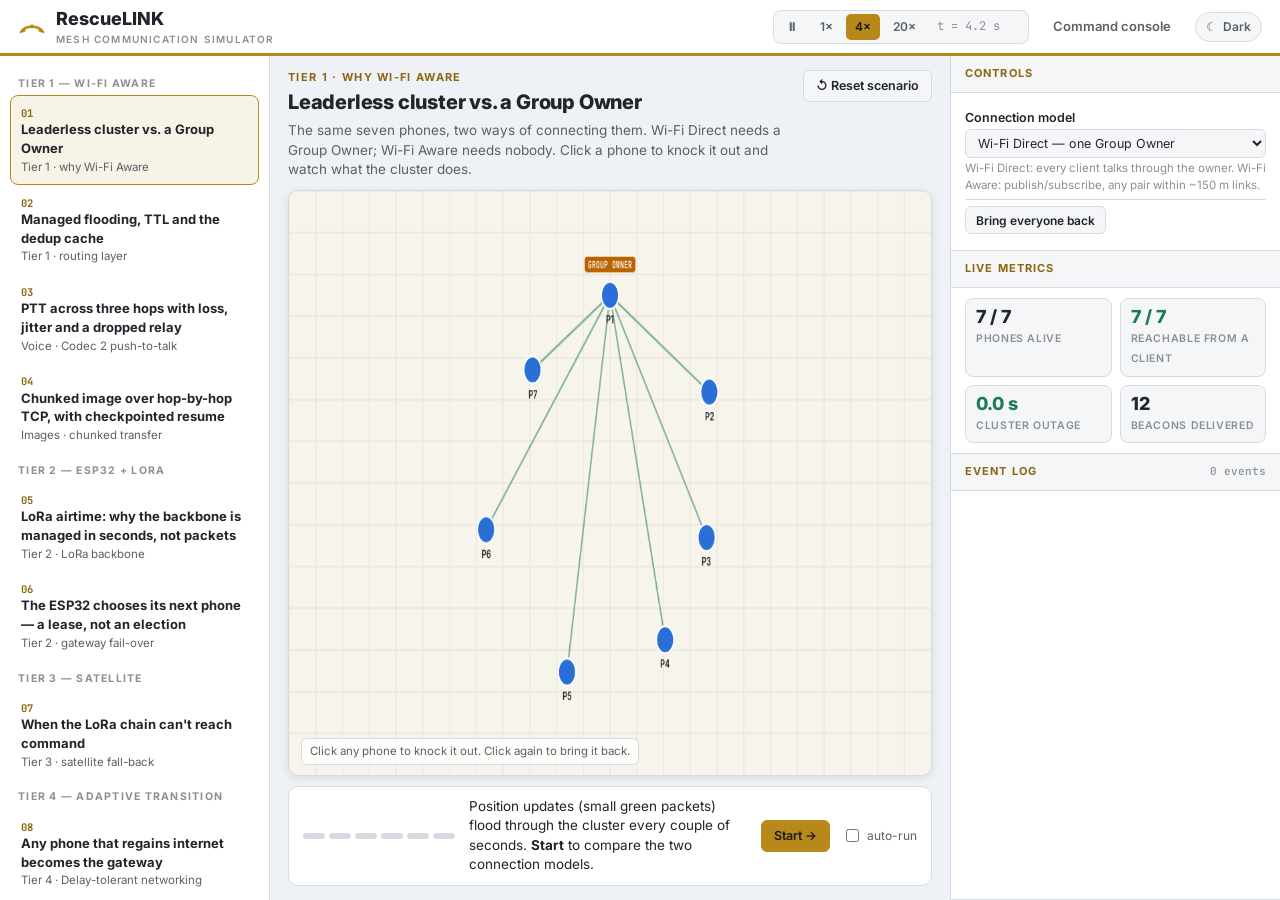
==== commit fe50576e: "Replace the mesh reference page with an interactive simulator /mesh/ is now a discrete-event simulat" ====
--- a/mesh/index.html
+++ b/mesh/index.html
@@ -3,692 +3,74 @@
 <head>
 <meta charset="UTF-8">
 <meta name="viewport" content="width=device-width, initial-scale=1.0">
-<title>RescueLINK Mesh Communication</title>
-<meta name="description" content="How RescueLINK moves voice, text, images and position between responders when cellular and radio infrastructure is down: four transport tiers, packet formats, failure modes, and open questions.">
+<title>RescueLINK Mesh Simulator</title>
+<meta name="description" content="Interactive simulation of RescueLINK's four-tier mesh: leaderless clusters, managed flooding, Codec 2 PTT, chunked images, LoRa airtime, gateway fail-over, satellite fall-back, DTN transition, alerts into dead zones, priority queues, partition and rejoin.">
 <script>(function(){var t=null;try{t=localStorage.getItem("rl_theme");}catch(e){}if(t!=="dark"&&t!=="light"){t=window.matchMedia&&matchMedia("(prefers-color-scheme: dark)").matches?"dark":"light";}document.documentElement.setAttribute("data-theme",t);})();</script>
 <link rel="preconnect" href="https://fonts.googleapis.com">
 <link rel="preconnect" href="https://fonts.gstatic.com" crossorigin>
-<link href="https://fonts.googleapis.com/css2?family=Inter:wght@400;500;600;700;800&family=JetBrains+Mono:wght@400;500;600&family=Source+Serif+4:opsz,wght@8..60,400;8..60,600&display=swap" rel="stylesheet">
-<style>
-/* ============================================================
-   RescueLINK — Mesh Communication reference
-   A long-form technical document. Same family as the console
-   (white + gold, Inter, JetBrains Mono) with a serif for the
-   prose so it reads as a document, not a dashboard.
-   ============================================================ */
-:root{
-  color-scheme:light;
-  --bg:#F3F1EC; --paper:#FFFFFF; --raised:#F6F4EF; --line:#DDD8CE; --line-2:#C9C2B4;
-  --ink:#1F2226; --ink-2:#5B6066; --ink-3:#8A8F95;
-  --gold:#B8891A; --gold-2:#8A6710; --gold-soft:rgba(184,137,26,.10);
-  --red:#C4291F; --red-soft:rgba(196,41,31,.08);
-  --amber:#B96400; --amber-soft:rgba(185,100,0,.10);
-  --green:#1F7A5C; --green-soft:rgba(31,122,92,.10);
-  --blue:#2E5C82; --blue-soft:rgba(46,92,130,.10);
-  --tier1:#1F7A5C; --tier2:#B96400; --tier3:#7A4E9E; --tier4:#2E5C82;
-  --shadow:0 2px 10px rgba(30,30,20,.08);
-  --sans:'Inter',system-ui,-apple-system,'Segoe UI',sans-serif;
-  --serif:'Source Serif 4',Georgia,'Times New Roman',serif;
-  --mono:'JetBrains Mono',ui-monospace,Menlo,Consolas,monospace;
-}
-:root[data-theme="dark"]{
-  color-scheme:dark;
-  --bg:#0F1417; --paper:#171D22; --raised:#1F272D; --line:#2F3A42; --line-2:#3E4A53;
-  --ink:#E6ECEF; --ink-2:#A6B1B8; --ink-3:#7C878E;
-  --gold:#C9A030; --gold-2:#E2B54D; --gold-soft:rgba(226,181,77,.12);
-  --red:#F26B63; --red-soft:rgba(242,107,99,.12);
-  --amber:#F0A24A; --amber-soft:rgba(240,162,74,.12);
-  --green:#4FC48F; --green-soft:rgba(79,196,143,.12);
-  --blue:#8DB6E0; --blue-soft:rgba(141,182,224,.12);
-  --tier1:#4FC48F; --tier2:#F0A24A; --tier3:#B48BE0; --tier4:#8DB6E0;
-  --shadow:0 2px 12px rgba(0,0,0,.45);
-}
-*{box-sizing:border-box}
-html{scroll-behavior:smooth;scroll-padding-top:72px}
-@media (prefers-reduced-motion:reduce){html{scroll-behavior:auto}}
-body{margin:0;background:var(--bg);color:var(--ink);font:16px/1.6 var(--sans);-webkit-font-smoothing:antialiased}
-a{color:var(--gold-2)}
-button{font:inherit;color:inherit}
-:focus-visible{outline:2px solid var(--gold);outline-offset:2px}
-code,pre,.mono{font-family:var(--mono)}
-code{font-size:.88em;background:var(--raised);border:1px solid var(--line);border-radius:4px;padding:1px 5px}
-pre{background:var(--raised);border:1px solid var(--line);border-radius:8px;padding:14px 16px;overflow-x:auto;font-size:13px;line-height:1.5;margin:14px 0}
-pre code{background:none;border:0;padding:0;font-size:inherit}
-
-/* ---------- top bar ---------- */
-.top{position:sticky;top:0;z-index:20;background:var(--paper);border-bottom:3px solid var(--gold);height:58px;display:flex;align-items:center;gap:18px;padding:0 20px}
-.brand{display:flex;align-items:center;gap:10px;text-decoration:none;color:var(--ink)}
-.brand svg{width:30px;height:30px;color:var(--gold)}
-.brand b{font-weight:800;font-size:19px;letter-spacing:.01em}
-.brand small{display:block;font-size:10px;letter-spacing:.12em;text-transform:uppercase;color:var(--ink-3);font-weight:600;margin-top:1px}
-.top .sp{flex:1}
-.top a.lnk{font-size:13px;font-weight:600;text-decoration:none;color:var(--ink-2);padding:6px 10px;border-radius:6px}
-.top a.lnk:hover{color:var(--ink);background:var(--raised)}
-.theme-toggle{display:inline-flex;align-items:center;gap:6px;min-height:32px;padding:0 10px;background:var(--raised);border:1px solid var(--line);border-radius:20px;color:var(--ink-2);font-size:12px;font-weight:600;cursor:pointer}
-.theme-toggle:hover{color:var(--ink);border-color:var(--ink-3)}
-
-/* ---------- hero ---------- */
-.hero{background:var(--paper);border-bottom:1px solid var(--line)}
-.hero .in{max-width:1180px;margin:0 auto;padding:44px 24px 32px;display:grid;grid-template-columns:1.1fr 1fr;gap:36px;align-items:center}
-.eyebrow{font-size:11px;font-weight:700;letter-spacing:.14em;text-transform:uppercase;color:var(--gold-2)}
-h1{font-family:var(--serif);font-weight:600;font-size:clamp(30px,4vw,44px);line-height:1.12;margin:8px 0 14px;text-wrap:balance;letter-spacing:-.01em}
-.lede{font-family:var(--serif);font-size:19px;line-height:1.5;color:var(--ink-2);max-width:58ch;margin:0}
-.facts{display:grid;grid-template-columns:repeat(4,1fr);gap:10px;margin-top:22px}
-.fact{background:var(--raised);border:1px solid var(--line);border-radius:8px;padding:10px 12px}
-.fact b{display:block;font-size:18px;font-weight:800;line-height:1.1;white-space:nowrap}
-.fact span{font-size:11px;color:var(--ink-3);text-transform:uppercase;letter-spacing:.06em;font-weight:600}
-
-/* ---------- layout ---------- */
-.wrap{max-width:1180px;margin:0 auto;padding:28px 24px 80px;display:grid;grid-template-columns:240px minmax(0,1fr);gap:40px}
-.toc{position:sticky;top:74px;align-self:start;max-height:calc(100vh - 90px);overflow-y:auto;padding-right:6px}
-.toc .eyebrow{margin-bottom:8px}
-.toc a{display:block;font-size:13px;color:var(--ink-2);text-decoration:none;padding:5px 10px;border-left:2px solid transparent;line-height:1.35}
-.toc a:hover{color:var(--ink)}
-.toc a.on{color:var(--gold-2);border-left-color:var(--gold);font-weight:600}
-.toc a .n{display:inline-block;width:22px;color:var(--ink-3);font-family:var(--mono);font-size:11px}
-main{min-width:0}
-section{padding:26px 0 8px;border-top:1px solid var(--line)}
-section:first-child{border-top:0;padding-top:0}
-h2{font-family:var(--serif);font-weight:600;font-size:28px;line-height:1.2;margin:0 0 6px;letter-spacing:-.01em;text-wrap:balance}
-h2 .n{font-family:var(--mono);font-size:13px;color:var(--gold-2);font-weight:600;margin-right:10px;vertical-align:middle}
-h3{font-size:17px;font-weight:700;margin:26px 0 8px}
-h4{font-size:14px;font-weight:700;margin:18px 0 6px;color:var(--ink-2);text-transform:uppercase;letter-spacing:.06em}
-p{max-width:72ch;margin:10px 0}
-ul,ol{max-width:72ch;padding-left:22px}
-li{margin:5px 0}
-li::marker{color:var(--gold-2)}
-strong{font-weight:700}
-.kicker{font-family:var(--serif);font-size:18px;color:var(--ink-2);max-width:66ch;margin:0 0 14px}
-.callout{border:1px solid var(--line);border-left:4px solid var(--gold);background:var(--paper);border-radius:8px;padding:12px 16px;margin:16px 0;max-width:80ch}
-.callout.red{border-left-color:var(--red);background:var(--red-soft)}
-.callout.green{border-left-color:var(--green)}
-.callout.blue{border-left-color:var(--blue)}
-.callout b.t{display:block;font-size:11px;letter-spacing:.12em;text-transform:uppercase;color:var(--ink-3);margin-bottom:3px}
-.callout p{margin:4px 0}
-
-/* cards / grids */
-.grid2{display:grid;grid-template-columns:1fr 1fr;gap:14px;margin:14px 0}
-.grid3{display:grid;grid-template-columns:repeat(3,1fr);gap:14px;margin:14px 0}
-.card{background:var(--paper);border:1px solid var(--line);border-radius:10px;padding:14px 16px;box-shadow:var(--shadow)}
-.card h5{margin:0 0 6px;font-size:14px;font-weight:700}
-.card p{font-size:14px;margin:6px 0;color:var(--ink-2)}
-.card .tag{display:inline-block;font-size:10.5px;font-weight:700;letter-spacing:.08em;text-transform:uppercase;padding:2px 7px;border-radius:4px;margin-bottom:8px}
-.tag.rej{background:var(--red-soft);color:var(--red)}
-.tag.ok{background:var(--green-soft);color:var(--green)}
-.tag.partial{background:var(--amber-soft);color:var(--amber)}
-.tag.t1{background:var(--green-soft);color:var(--tier1)}.tag.t2{background:var(--amber-soft);color:var(--tier2)}.tag.t3{background:rgba(122,78,158,.12);color:var(--tier3)}.tag.t4{background:var(--blue-soft);color:var(--tier4)}
-
-/* tables */
-.tbl{overflow-x:auto;margin:14px 0;border:1px solid var(--line);border-radius:8px;background:var(--paper)}
-table{border-collapse:collapse;width:100%;font-size:14px}
-th{text-align:left;font-size:11px;letter-spacing:.08em;text-transform:uppercase;color:var(--gold-2);padding:10px 12px;border-bottom:1px solid var(--line);background:var(--raised);white-space:nowrap}
-td{padding:9px 12px;border-bottom:1px solid var(--line);vertical-align:top}
-tr:last-child td{border-bottom:0}
-td.num,th.num{text-align:right;font-family:var(--mono);font-size:13px;white-space:nowrap}
-td.k{font-weight:600;white-space:nowrap}
-tfoot td{background:var(--raised);font-weight:700}
-.bar{display:inline-block;height:8px;border-radius:2px;background:var(--gold);vertical-align:middle;margin-right:8px}
-.bar.red{background:var(--red)}.bar.amber{background:var(--amber)}.bar.green{background:var(--green)}
-
-/* steps / pipeline */
-.pipe{display:flex;flex-wrap:wrap;gap:6px;align-items:stretch;margin:14px 0;counter-reset:s}
-.pipe span{background:var(--paper);border:1px solid var(--line);border-radius:6px;padding:7px 10px;font-family:var(--mono);font-size:12px;position:relative;counter-increment:s}
-.pipe span::before{content:counter(s);display:inline-block;font-size:10px;color:var(--gold-2);margin-right:6px;font-weight:700}
-.pipe.plain span::before{content:none}
-.lifecycle{display:flex;flex-wrap:wrap;gap:0;align-items:center;margin:12px 0}
-.lifecycle span{background:var(--raised);border:1px solid var(--line);border-radius:6px;padding:6px 10px;font-family:var(--mono);font-size:12px}
-.lifecycle i{font-style:normal;color:var(--ink-3);padding:0 8px}
-
-/* budget stacked bar */
-.stack{display:flex;height:34px;border-radius:6px;overflow:hidden;border:1px solid var(--line);margin:12px 0 6px;max-width:80ch}
-.stack div{display:grid;place-items:center;font-family:var(--mono);font-size:11px;font-weight:600;color:#fff;border-right:2px solid var(--paper)}
-.stack div:last-child{border-right:0}
-.legend{display:flex;flex-wrap:wrap;gap:6px 16px;font-size:12px;color:var(--ink-2)}
-.legend i{display:inline-block;width:10px;height:10px;border-radius:2px;margin-right:5px;vertical-align:-1px}
-
-/* figures */
-figure{margin:18px 0;background:var(--paper);border:1px solid var(--line);border-radius:10px;padding:14px;box-shadow:var(--shadow)}
-figure svg{width:100%;height:auto;display:block}
-figcaption{font-size:12.5px;color:var(--ink-3);margin-top:8px}
-.d-lbl{font:600 12px var(--sans);fill:var(--ink)}
-.d-sub{font:500 10.5px var(--sans);fill:var(--ink-2)}
-.d-mono{font:500 10.5px var(--mono);fill:var(--ink-2)}
-.d-box{fill:var(--paper);stroke:var(--line-2);stroke-width:1.2}
-.d-box.dec{fill:var(--raised)}
-.d-yes{stroke:var(--green)}.d-no{stroke:var(--red)}
-.d-arrow{stroke:var(--ink-3);stroke-width:1.4;fill:none;marker-end:url(#ah)}
-.d-link{stroke:var(--tier1);stroke-width:2.2}
-.d-lora{stroke:var(--tier2);stroke-width:2;stroke-dasharray:7 5}
-.d-sat{stroke:var(--tier3);stroke-width:1.6;stroke-dasharray:2 4}
-.d-net{stroke:var(--tier4);stroke-width:2}
-.d-node{fill:var(--tier1);stroke:var(--paper);stroke-width:2}
-.d-bridge{fill:var(--tier2);stroke:var(--paper);stroke-width:2}
-.d-ring{fill:var(--green-soft);stroke:var(--tier1);stroke-opacity:.5;stroke-width:1}
-.d-cloud{fill:var(--blue-soft);stroke:var(--tier4);stroke-width:1.4}
-
-/* checklist */
-.todo{list-style:none;padding:0;max-width:80ch}
-.todo li{display:grid;grid-template-columns:20px 1fr;gap:10px;padding:8px 0;border-bottom:1px solid var(--line);margin:0}
-.todo li:last-child{border-bottom:0}
-.todo .box{width:16px;height:16px;border:1.5px solid var(--line-2);border-radius:4px;margin-top:3px}
-.todo b{font-weight:700}
-.todo span.why{display:block;font-size:13px;color:var(--ink-2)}
-
-/* rank list */
-.ladder{counter-reset:r;list-style:none;padding:0;margin:12px 0;max-width:80ch}
-.ladder li{counter-increment:r;display:grid;grid-template-columns:34px 1fr;gap:10px;align-items:start;padding:8px 0;border-bottom:1px solid var(--line);margin:0}
-.ladder li::before{content:counter(r);font-family:var(--mono);font-weight:700;font-size:13px;color:var(--gold-2);background:var(--gold-soft);border-radius:6px;width:28px;height:28px;display:grid;place-items:center}
-.ladder li:last-child{border-bottom:0}
-.ladder b{display:block}
-.ladder span{font-size:13.5px;color:var(--ink-2)}
-
-footer{border-top:1px solid var(--line);background:var(--paper);padding:22px 24px;font-size:13px;color:var(--ink-2)}
-footer .in{max-width:1180px;margin:0 auto;display:flex;flex-wrap:wrap;gap:8px 24px;justify-content:space-between}
-
-@media (max-width:980px){
-  .hero .in{grid-template-columns:1fr}
-  .wrap{grid-template-columns:1fr;gap:20px}
-  .toc{position:static;max-height:none;display:flex;flex-wrap:wrap;gap:2px 4px;border:1px solid var(--line);border-radius:8px;padding:10px;background:var(--paper)}
-  .toc .eyebrow{width:100%}
-  .toc a{border-left:0;padding:3px 8px}
-  .grid2,.grid3{grid-template-columns:1fr}
-  .facts{grid-template-columns:1fr 1fr}
-}
-</style>
+<link href="https://fonts.googleapis.com/css2?family=Inter:wght@400;500;600;700;800&family=JetBrains+Mono:wght@400;500;600&display=swap" rel="stylesheet">
+<link rel="stylesheet" href="sim.css">
 </head>
 <body>
-
 <header class="top">
   <a class="brand" href="../index.html">
     <svg viewBox="0 0 32 32" aria-hidden="true"><path d="M3 22c6-9 20-9 26 0" fill="none" stroke="currentColor" stroke-width="2.4" stroke-linecap="round"/><circle cx="6" cy="20" r="2.4" fill="currentColor"/><circle cx="16" cy="15.4" r="2.4" fill="currentColor"/><circle cx="26" cy="20" r="2.4" fill="currentColor"/><path d="M6 20l10-4.6L26 20" fill="none" stroke="currentColor" stroke-width="1.2" opacity=".6"/></svg>
-    <span><b>RescueLINK</b><small>Mesh communication · technical reference</small></span>
+    <span><b>RescueLINK</b><small>Mesh communication simulator</small></span>
   </a>
   <span class="sp"></span>
+  <div class="speed" role="group" aria-label="Simulation speed">
+    <button type="button" id="btn-pause" class="tb" title="Pause / resume">⏸</button>
+    <button type="button" class="tb spd" data-s="1">1×</button>
+    <button type="button" class="tb spd on" data-s="4">4×</button>
+    <button type="button" class="tb spd" data-s="20">20×</button>
+    <span class="clock mono" id="clock">t = 0.0 s</span>
+  </div>
   <a class="lnk" href="../index.html">Command console</a>
-  <a class="lnk" href="https://github.com/joythomasl/RescueLINK" target="_blank" rel="noopener">GitHub</a>
   <button type="button" class="theme-toggle" id="theme-toggle"></button>
 </header>
 
-<div class="hero">
-  <div class="in">
-    <div>
-      <div class="eyebrow">Smart India Hackathon 2026 · SIH26206 · Team ANTIMATTER</div>
-      <h1>How RescueLINK talks when the network is gone</h1>
-      <p class="lede">Responders from several agencies need voice, text, images and position in the first 4.5–5 hours after a disaster — exactly when cellular and radio infrastructure is destroyed or not yet restored. This is the complete reference for the communication system: the four transport tiers, why each technology beat its alternatives, packet formats, failure modes, and what is still unresolved.</p>
-      <div class="facts">
-        <div class="fact"><b>4 tiers</b><span>one transport ladder</span></div>
-        <div class="fact"><b>100–200 m</b><span>per Wi-Fi Aware hop</span></div>
-        <div class="fact"><b>1.6 kbit/s</b><span>Codec 2 speech</span></div>
-        <div class="fact"><b>240 / 340 B</b><span>LoRa / satellite frame</span></div>
+<div class="shell">
+  <aside class="scenarios" id="scenarios" aria-label="Scenarios"></aside>
+
+  <main class="stage">
+    <div class="stage-head">
+      <div>
+        <div class="eyebrow" id="sc-tier"></div>
+        <h1 id="sc-title"></h1>
+        <p class="blurb" id="sc-blurb"></p>
+      </div>
+      <button type="button" class="btn" id="btn-reset">↺ Reset scenario</button>
+    </div>
+    <div class="canvas-wrap">
+      <canvas id="net" width="960" height="560" aria-label="Network simulation canvas"></canvas>
+      <div class="hint" id="hint"></div>
+    </div>
+    <div class="narration">
+      <div class="steps" id="steps"></div>
+      <div class="narr-text" id="narr"></div>
+      <div class="narr-actions">
+        <button type="button" class="btn primary" id="btn-next">Next step →</button>
+        <label class="auto"><input type="checkbox" id="auto-run"> auto-run</label>
       </div>
     </div>
-    <figure style="margin:0">
-      <svg viewBox="0 0 560 300" role="img" aria-label="Four transport tiers: Wi-Fi Aware clusters, ESP32 LoRa bridges, satellite gateway, and the cloud">
-        <defs><marker id="ah" viewBox="0 0 10 10" refX="9" refY="5" markerWidth="7" markerHeight="7" orient="auto-start-reverse"><path d="M0 0L10 5L0 10z" fill="var(--ink-3)"/></marker></defs>
-        <!-- cloud -->
-        <path class="d-cloud" d="M420 40 c-18 0 -30 12 -28 26 c-14 2 -22 12 -20 22 c2 12 14 18 28 18 h100 c16 0 28 -10 28 -22 c0 -12 -10 -20 -22 -20 c-2 -14 -16 -24 -32 -22 c-8 -10 -24 -12 -36 -6 c-6 -2 -12 -2 -18 4z"/>
-        <text class="d-lbl" x="480" y="80" text-anchor="middle">Cloud backend</text>
-        <text class="d-sub" x="480" y="94" text-anchor="middle">EOC · dashboards · alerts</text>
-        <!-- satellite -->
-        <g transform="translate(300 34)"><rect class="d-box" x="-16" y="-8" width="32" height="16" rx="3"/><line x1="-16" y1="0" x2="-32" y2="0" stroke="var(--tier3)" stroke-width="3"/><line x1="16" y1="0" x2="32" y2="0" stroke="var(--tier3)" stroke-width="3"/></g>
-        <text class="d-sub" x="300" y="64" text-anchor="middle">Iridium SBD · 340 B · simulated</text>
-        <path class="d-sat" d="M300 42 L 430 66"/>
-        <path class="d-sat" d="M300 42 L 132 170"/>
-        <!-- clusters -->
-        <g><circle class="d-ring" cx="120" cy="200" r="56"/><circle class="d-node" cx="100" cy="185" r="7"/><circle class="d-node" cx="128" cy="178" r="7"/><circle class="d-node" cx="142" cy="208" r="7"/><circle class="d-node" cx="112" cy="220" r="7"/><circle class="d-node" cx="90" cy="212" r="7"/>
-          <line class="d-link" x1="100" y1="185" x2="128" y2="178"/><line class="d-link" x1="128" y1="178" x2="142" y2="208"/><line class="d-link" x1="142" y1="208" x2="112" y2="220"/><line class="d-link" x1="112" y1="220" x2="90" y2="212"/><line class="d-link" x1="100" y1="185" x2="112" y2="220"/>
-          <rect class="d-bridge" x="126" y="164" width="12" height="12" transform="rotate(45 132 170)"/>
-          <text class="d-lbl" x="120" y="275" text-anchor="middle">Cluster A · staging</text><text class="d-sub" x="120" y="289" text-anchor="middle">Wi-Fi Aware · sat modem on bridge</text></g>
-        <g><circle class="d-ring" cx="300" cy="220" r="50"/><circle class="d-node" cx="284" cy="208" r="7"/><circle class="d-node" cx="310" cy="200" r="7"/><circle class="d-node" cx="322" cy="228" r="7"/><circle class="d-node" cx="292" cy="238" r="7"/>
-          <line class="d-link" x1="284" y1="208" x2="310" y2="200"/><line class="d-link" x1="310" y1="200" x2="322" y2="228"/><line class="d-link" x1="322" y1="228" x2="292" y2="238"/><line class="d-link" x1="284" y1="208" x2="292" y2="238"/>
-          <rect class="d-bridge" x="294" y="184" width="12" height="12" transform="rotate(45 300 190)"/>
-          <text class="d-lbl" x="300" y="290" text-anchor="middle">Cluster B · incident</text></g>
-        <g><circle class="d-ring" cx="470" cy="210" r="44"/><circle class="d-node" cx="456" cy="200" r="7"/><circle class="d-node" cx="482" cy="196" r="7"/><circle class="d-node" cx="476" cy="224" r="7"/>
-          <line class="d-link" x1="456" y1="200" x2="482" y2="196"/><line class="d-link" x1="482" y1="196" x2="476" y2="224"/><line class="d-link" x1="456" y1="200" x2="476" y2="224"/>
-          <circle cx="490" cy="188" r="5" fill="var(--tier4)" stroke="var(--paper)" stroke-width="2"/>
-          <text class="d-lbl" x="470" y="274" text-anchor="middle">Cluster C · gateway phone</text><text class="d-sub" x="470" y="288" text-anchor="middle">one phone regained internet</text></g>
-        <!-- lora backbone -->
-        <path class="d-lora" d="M132 170 L 300 190"/><text class="d-mono" x="216" y="170" text-anchor="middle">LoRa · 865–867 MHz</text>
-        <path class="d-net" d="M490 188 C 500 150, 490 120, 470 100"/><text class="d-mono" x="522" y="150" text-anchor="middle">cellular</text>
-      </svg>
-      <figcaption>The picture the coordinator sees: phone clusters (Tier 1), ESP32 + LoRa bridges between them (Tier 2), a satellite modem on one bridge (Tier 3), and any phone that regains internet becoming a gateway (Tier 4).</figcaption>
-    </figure>
-  </div>
+  </main>
+
+  <aside class="side">
+    <section class="panel">
+      <div class="panel-title">Controls</div>
+      <div class="panel-body" id="controls"></div>
+    </section>
+    <section class="panel">
+      <div class="panel-title">Live metrics</div>
+      <div class="panel-body metrics" id="metrics"></div>
+    </section>
+    <section class="panel grow">
+      <div class="panel-title">Event log <span class="sub" id="log-cnt"></span></div>
+      <div class="log" id="log"></div>
+    </section>
+  </aside>
 </div>
 
-<div class="wrap">
-<nav class="toc" aria-label="Sections">
-  <div class="eyebrow">Contents</div>
-  <a href="#s1"><span class="n">01</span>The core requirement</a>
-  <a href="#s2"><span class="n">02</span>Technology selection</a>
-  <a href="#s3"><span class="n">03</span>Tier 1 — local cluster mesh</a>
-  <a href="#s4"><span class="n">04</span>Voice — PTT with Codec 2</a>
-  <a href="#s5"><span class="n">05</span>Images and data transfer</a>
-  <a href="#s6"><span class="n">06</span>Tier 2 — ESP32 + LoRa bridge</a>
-  <a href="#s7"><span class="n">07</span>Tier 3 — satellite link</a>
-  <a href="#s8"><span class="n">08</span>Tier 4 — adaptive online transition</a>
-  <a href="#s9"><span class="n">09</span>Alert delivery into a dead zone</a>
-  <a href="#s10"><span class="n">10</span>Range — the honest picture</a>
-  <a href="#s11"><span class="n">11</span>Priority and queueing</a>
-  <a href="#s12"><span class="n">12</span>Security on the mesh</a>
-  <a href="#s13"><span class="n">13</span>Failure modes to test</a>
-  <a href="#s14"><span class="n">14</span>Engineering targets</a>
-  <a href="#s15"><span class="n">15</span>Demo strategy</a>
-  <a href="#s16"><span class="n">16</span>Open items</a>
-</nav>
-
-<main>
-
-<!-- 1 -->
-<section id="s1">
-  <h2><span class="n">01</span>The core requirement</h2>
-  <p class="kicker">Responders from multiple agencies must communicate — voice, text, images, position — in the first 4.5–5 hours after a disaster, when cellular and radio infrastructure is destroyed or not yet re-established. Six constraints shaped everything that follows.</p>
-  <div class="grid3">
-    <div class="card"><h5>No master / slave</h5><p>A leaderless network was a hard requirement. If one device drops, the network must not collapse.</p></div>
-    <div class="card"><h5>Android only</h5><p>iOS is explicitly out of scope: Wi-Fi Aware behaves differently there, and cross-platform would mean two implementations.</p></div>
-    <div class="card"><h5>No rooting or jailbreaking</h5><p>Stock, unmodified Android devices only.</p></div>
-    <div class="card"><h5>Multi-hop is mandatory</h5><p>Direct-range-only communication was rejected as insufficient.</p></div>
-    <div class="card"><h5>Walkie-talkie replacement, plus more</h5><p>Must do what radios do (voice, PTT) <em>and</em> what they cannot (text, images, GPS).</p></div>
-    <div class="card"><h5>Battery optimisation not required</h5><p>The 4.5–5 hour scope fits stock phone battery life; no duty-cycling engineering needed.</p></div>
-  </div>
-</section>
-
-<!-- 2 -->
-<section id="s2">
-  <h2><span class="n">02</span>Technology selection — what was chosen and what was rejected</h2>
-  <div class="grid2">
-    <div class="card"><span class="tag rej">Rejected</span><h5>Wi-Fi Direct</h5><p>Fundamentally master/slave. One device must be <strong>Group Owner</strong> — the central coordinator broadcasting beacons and managing connections; the rest are clients. A mesh on top needs every device to play both roles at once (client to one group, GO to another). <strong>If the GO drops out, the local cluster collapses</strong> until a new election completes. That directly violates the leaderless requirement.</p></div>
-    <div class="card"><span class="tag rej">Rejected · was initially recommended</span><h5>Meshrabiya (UstadMobile)</h5><p>Real, maintained, and genuinely the lowest-effort path to multi-hop on Android: a custom <code>SocketFactory</code> gives ordinary TCP/UDP sockets, 300 Mbps+ throughput and virtual link-local routing (169.254.x.y) with BATMAN-style forwarding. Rejected for two reasons:</p>
-      <p><strong>1. It is not actually leaderless.</strong> Under the virtual IP layer it automates the AP + Station hack — A starts a hotspot, B connects then starts its own, C connects to B. That gives rigid tree/chain topologies, not flat meshes; if an intermediate parent walks away, everything downstream is cut until it re-links. Claiming "leaderless" on top of this would not survive a technical question.</p>
-      <p><strong>2. It needs out-of-band priming.</strong> Nodes cannot discover each other over the air; SSID, passphrase and IPv6 link-local address are passed by QR code or BLE first. Expecting responders from different agencies to scan each other's QR codes mid-crisis is not a realistic assumption.</p></div>
-    <div class="card"><span class="tag rej">Rejected</span><h5>Wi-Fi Ad-Hoc (IBSS)</h5><p>Classic flat topology, genuinely decentralised — but locked down at OS/firmware level on modern Android and iOS for security and power reasons. Requires rooting. Out of scope.</p></div>
-    <div class="card"><span class="tag partial">Control channel only</span><h5>BLE Mesh</h5><p>The most mature strictly-leaderless option on consumer phones: managed flooding, zero hierarchy, no pairing. But bandwidth is far too low for voice and images. Viable as a discovery/control channel, not as the primary data transport.</p></div>
-  </div>
-  <div class="callout green">
-    <b class="t">Chosen</b>
-    <p><strong>Wi-Fi Aware (Neighbor Awareness Networking)</strong> — Android 8.0+ / API 26, <code>android.net.wifi.aware</code>. The modern official Wi-Fi standard purpose-built for leaderless localised clusters.</p>
-    <ul>
-      <li><strong>Symmetrical discovery.</strong> Devices form a cluster by synchronising Wi-Fi clocks and exchanging beacons in shared discovery windows. No access point, no group owner, no master.</li>
-      <li><strong>Publish / subscribe.</strong> Node A publishes a service name; Node B subscribes to it. There is no central identity to connect to.</li>
-      <li><strong>On-demand data paths (NDP).</strong> When data needs to move, two devices spin up a temporary direct link that tears down after transmission.</li>
-      <li><strong>Automatic discovery.</strong> No QR/BLE priming — unlike Meshrabiya.</li>
-    </ul>
-    <p><strong>The trade-off accepted:</strong> Wi-Fi Aware gives raw point-to-point data paths only. All multi-hop routing must be written by the team. It is the single largest piece of custom engineering in the project and sits outside the team's core AI/ML–web–GIS skill set. It was chosen deliberately: a defensible leaderless claim was judged worth the extra work.</p>
-    <p><strong>Known constraint — hardware fragmentation.</strong> Wi-Fi Aware needs manufacturer antenna/firmware support, not just Android 8+. Common on flagship and mid-range chipsets (Snapdragon, Tensor); frequently stripped from ultra-budget handsets. Target devices must be verified before the demo.</p>
-  </div>
-</section>
-
-<!-- 3 -->
-<section id="s3">
-  <h2><span class="n">03</span>Tier 1 — local cluster mesh (phone to phone)</h2>
-  <h3>Connection layer</h3>
-  <p>Wi-Fi Aware lifecycle:</p>
-  <div class="lifecycle"><span>System check</span><i>→</i><span>Attach session</span><i>→</i><span>Publish / Subscribe</span><i>→</i><span>Peer discovery</span><i>→</i><span>Open data path (NDP)</span></div>
-  <p><strong>Manifest permissions:</strong> <code>android.hardware.wifi.aware</code> (uses-feature), <code>ACCESS_WIFI_STATE</code>, <code>CHANGE_WIFI_STATE</code>, <code>ACCESS_FINE_LOCATION</code> (required for P2P discovery).</p>
-  <p>Availability check before initialising a node:</p>
-<pre><code>val wifiAwareManager = context.getSystemService(Context.WIFI_AWARE_SERVICE) as WifiAwareManager?
-val isSupported = context.packageManager.hasSystemFeature(PackageManager.FEATURE_WIFI_AWARE)
-if (isSupported &amp;&amp; wifiAwareManager?.isAvailable == true) { /* initialise node */ }</code></pre>
-  <p><strong>Data path setup:</strong> use <code>WifiAwareNetworkSpecifier</code> with a PSK passphrase, request via <code>ConnectivityManager</code> with <code>TRANSPORT_WIFI_AWARE</code>, then obtain a socket from <code>network.getSocketFactory()</code>.</p>
-  <div class="callout red"><b class="t">Critical implementation note</b><p>Bind each socket to its returned peer <code>Network</code> object. Do <strong>not</strong> assume ordinary routing will select the intended NAN interface.</p></div>
-  <p><strong>Range:</strong> ~100–200 m per hop, heavily dependent on obstructions.</p>
-
-  <h3>Routing layer — custom, and the core engineering work</h3>
-  <p>Every packet is wrapped:</p>
-<pre><code>data class MeshPacket(
-    val packetId: String,     // UUID — prevents infinite loops
-    val sourceNodeId: String, // original sender
-    val destNodeId: String,   // ultimate target (or broadcast)
-    val hopLimit: Int,        // TTL — prevents packet storms
-    val payload: ByteArray    // encrypted body
-)</code></pre>
-  <figure>
-    <svg viewBox="0 0 760 330" role="img" aria-label="Relay evaluation pipeline on packet receipt">
-      <rect class="d-box" x="300" y="12" width="160" height="34" rx="6"/><text class="d-lbl" x="380" y="34" text-anchor="middle">Packet received</text>
-      <path class="d-arrow" d="M380 46 V 66"/>
-      <path class="d-box dec" d="M380 66 L 470 96 L 380 126 L 290 96 Z"/><text class="d-lbl" x="380" y="93" text-anchor="middle">destNodeId ==</text><text class="d-lbl" x="380" y="107" text-anchor="middle">my node ID?</text>
-      <path class="d-arrow d-yes" d="M290 96 H 200"/><text class="d-mono" x="244" y="90" text-anchor="middle">yes</text>
-      <rect class="d-box" x="60" y="80" width="140" height="34" rx="6"/><text class="d-lbl" x="130" y="102" text-anchor="middle">Process payload</text>
-      <path class="d-arrow d-no" d="M380 126 V 150"/><text class="d-mono" x="396" y="142">no</text>
-      <rect class="d-box" x="310" y="150" width="140" height="30" rx="6"/><text class="d-lbl" x="380" y="170" text-anchor="middle">Decrement TTL</text>
-      <path class="d-arrow" d="M380 180 V 198"/>
-      <path class="d-box dec" d="M380 198 L 450 222 L 380 246 L 310 222 Z"/><text class="d-lbl" x="380" y="226" text-anchor="middle">TTL ≤ 0?</text>
-      <path class="d-arrow d-yes" d="M310 222 H 230"/><text class="d-mono" x="270" y="216" text-anchor="middle">yes</text>
-      <rect class="d-box" x="90" y="206" width="140" height="32" rx="6"/><text class="d-lbl" x="160" y="227" text-anchor="middle">Drop packet</text>
-      <path class="d-arrow d-no" d="M450 222 H 520"/><text class="d-mono" x="485" y="216" text-anchor="middle">no</text>
-      <path class="d-box dec" d="M600 196 L 680 222 L 600 248 L 520 222 Z"/><text class="d-lbl" x="600" y="219" text-anchor="middle">packetId already</text><text class="d-lbl" x="600" y="233" text-anchor="middle">in dedup cache?</text>
-      <path class="d-arrow d-yes" d="M600 248 V 262 H 460 V 276"/><text class="d-mono" x="540" y="258" text-anchor="middle">yes</text>
-      <rect class="d-box" x="390" y="276" width="140" height="32" rx="6"/><text class="d-lbl" x="460" y="297" text-anchor="middle">Drop packet</text>
-      <path class="d-arrow d-no" d="M680 222 H 732 V 292 H 706"/><text class="d-mono" x="706" y="216" text-anchor="middle">no</text>
-      <rect class="d-box" x="546" y="276" width="158" height="32" rx="6"/><text class="d-lbl" x="625" y="297" text-anchor="middle">Forward to next hop</text>
-    </svg>
-    <figcaption>Relay evaluation on every packet. Three cheap checks — is it mine, is it expired, have I seen it — keep flooding bounded.</figcaption>
-  </figure>
-
-  <h4>Managed flooding (gossip) — the chosen routing strategy</h4>
-  <p>Rather than computing a single route, <strong>send the same packet down every available path and let the fastest win</strong>. The first copy to arrive is processed; every duplicate arriving later is dropped by the dedup cache.</p>
-<pre><code>class AudioPacketReceiver {
-    private val seenPackets = LinkedHashSet&lt;String&gt;()  // rolling cache of ~50
-
-    fun onPacketReceived(packet: MeshPacket) {
-        if (seenPackets.contains(packet.packetId)) return  // duplicate — drop
-        seenPackets.add(packet.packetId)
-        if (seenPackets.size &gt; 50) seenPackets.remove(seenPackets.iterator().next())
-        codec2Decoder.play(packet.payload)
-    }
-}</code></pre>
-  <p><strong>Why flooding beats computed routes here:</strong> lowest possible latency (no route computation delay), and seamless resilience — if one node steps behind a wall, voice continues through the alternate path with zero switch-over delay or audio cut.</p>
-  <div class="callout"><b class="t">Concurrency limit — a real constraint</b><p>Most Android Wi-Fi Aware chips sustain only <strong>4–6 concurrent active data paths</strong>. If a relay node is at capacity but must forward to a new peer, the routing service has to tear down an idle path, establish the new one, push the queue and close it (intermittent routing).</p></div>
-  <p><strong>Hop limits:</strong> start qualification at three Wi-Fi voice hops and three LoRa forwarding hops.</p>
-
-  <h3>Multi-path splitting — explicitly rejected</h3>
-  <p>Splitting one stream across several simultaneous routes was considered and rejected for both voice and images.</p>
-  <div class="grid2">
-    <div class="card"><h5>For voice</h5><p>Codec 2 packets are 20–50 bytes — far too small for any serialisation benefit on links handling megabits per second. Worse, different routes have different hop counts and latencies, causing severe out-of-order delivery. Fixing that needs a much larger jitter buffer, which <em>increases</em> latency and makes conversation laggy. Real-time speech cannot tolerate this.</p></div>
-    <div class="card"><h5>For images</h5><p>The bottleneck is not bandwidth but the 4–6 concurrent-connection cap. Routing chunks down multiple paths forces intermediate nodes to hold multiple NDPs at once, locking up the whole network's routing capacity for one transfer and draining batteries.</p></div>
-  </div>
-  <p><strong>Correct pattern instead:</strong> managed flooding for voice (same packet, all paths, first wins); single best path with chunking for images.</p>
-</section>
-
-<!-- 4 -->
-<section id="s4">
-  <h2><span class="n">04</span>Voice — push-to-talk with Codec 2</h2>
-  <h3>Why Codec 2</h3>
-  <p>Codec 2 compresses speech to 450–3200 bps using sinusoidal coding specialised for the human voice. At 1200 bps, one second of audio is about 150 bytes. That makes voice packets small enough to route across multiple hops with virtually no congestion, and resilient — even a degraded link passes them without stuttering.</p>
-  <p><strong>Baseline selected: 1600 bit/s</strong> — 320 samples at 8 kHz = 40 ms of audio → 64 bits (8 bytes). A 1300 bps mode exists; select it by intelligibility testing, not by assumption.</p>
-  <h3>Pipeline</h3>
-  <div class="pipe"><span>AudioRecord 8 kHz mono PCM16</span><span>Resample / gain</span><span>Codec 2 encode via JNI/NDK</span><span>Frame aggregation + sequence / timestamp</span><span>Media encryption</span><span>UDP over Wi-Fi Aware</span><span>Bounded application relays</span><span>Authenticate / decrypt</span><span>Dedup / reorder</span><span>Adaptive jitter buffer</span><span>Loss concealment</span><span>Codec 2 decode</span><span>Audio output</span></div>
-<pre><code>val bufferSize = AudioRecord.getMinBufferSize(8000, AudioFormat.CHANNEL_IN_MONO, AudioFormat.ENCODING_PCM_16BIT)
-val audioRecord = AudioRecord(MediaRecorder.AudioSource.MIC, 8000, AudioFormat.CHANNEL_IN_MONO,
-                              AudioFormat.ENCODING_PCM_16BIT, bufferSize)</code></pre>
-  <div class="callout red"><b class="t">Skill gap</b><p>Codec 2 is C. It has to be included as a source tree and compiled through Android Studio's CMake/NDK support, with a JNI wrapper passing raw PCM down and receiving compressed bytes back. For a team without embedded/systems experience this is a genuine gap and needs a named owner.</p></div>
-
-  <h3>Voice datagram budget</h3>
-  <div class="stack" aria-hidden="true">
-    <div style="flex:32;background:var(--tier4)">header 32</div>
-    <div style="flex:16;background:var(--tier1)">frames 16</div>
-    <div style="flex:16;background:var(--tier3)">AEAD 16</div>
-    <div style="flex:16;background:var(--tier2)">routing 16</div>
-    <div style="flex:48;background:var(--ink-3)">IPv6 + UDP 48</div>
-  </div>
-  <div class="legend"><span><i style="background:var(--tier4)"></i>Media header</span><span><i style="background:var(--tier1)"></i>Two Codec 2 frames (80 ms)</span><span><i style="background:var(--tier3)"></i>AEAD tag</span><span><i style="background:var(--tier2)"></i>Overlay routing + hop auth</span><span><i style="background:var(--ink-3)"></i>IPv6 + UDP headers</span></div>
-  <div class="tbl"><table>
-    <thead><tr><th>Component</th><th class="num">Bytes</th></tr></thead>
-    <tbody>
-      <tr><td>Media header</td><td class="num">32</td></tr>
-      <tr><td>Two Codec 2 frames (80 ms)</td><td class="num">16</td></tr>
-      <tr><td>AEAD tag</td><td class="num">16</td></tr>
-      <tr><td>Overlay routing + hop auth</td><td class="num">16</td></tr>
-      <tr><td class="k">Application total</td><td class="num"><b>80</b></td></tr>
-      <tr><td>IPv6 + UDP headers</td><td class="num">48</td></tr>
-    </tbody>
-    <tfoot><tr><td>IP-layer total</td><td class="num">128</td></tr></tfoot>
-  </table></div>
-  <p>At one packet per 80 ms: <code>128 × 8 / 0.08 = 12.8 kbit/s</code>. So <strong>1.6 kbit/s of speech encoding costs about 12.8 kbit/s at the IP layer</strong> — before Wi-Fi overhead, redundancy or extra forwarding hops.</p>
-
-  <h3>Media policies</h3>
-  <ul>
-    <li><strong>Jitter buffer:</strong> start around 120 ms, adapt within ~80–240 ms. Mandatory — packets hopping dynamically will not arrive evenly spaced, and playing them on arrival sounds broken and robotic.</li>
-    <li><strong>Discard</strong> packets arriving after the playout deadline; <strong>never retransmit late voice</strong>.</li>
-    <li><strong>Expire</strong> voice after ~500 ms in transit.</li>
-    <li><strong>Conceal</strong> isolated losses with attenuation; move to comfort noise for sustained loss. Codec 2 does not supply a complete packet-loss strategy — the receiver must implement concealment.</li>
-    <li><strong>Optional:</strong> include one previous Codec 2 frame for loss recovery.</li>
-    <li><strong>Avoid</strong> mixing multiple simultaneous talkers into one channel.</li>
-  </ul>
-
-  <h3>Half-duplex PTT</h3>
-  <p>Wi-Fi antennas cannot transmit and receive on the same frequency at the same time, so strict PTT is architecturally required, not a UX choice.</p>
-  <div class="grid2">
-    <div class="card"><h5>Pressed</h5><p>Stop listening, open the mic, encode, broadcast.</p></div>
-    <div class="card"><h5>Released</h5><p>Close the mic immediately; keep audio output open for inbound packets.</p></div>
-  </div>
-  <ul>
-    <li><strong>VAD.</strong> If the user holds PTT but stops speaking, detect silence and pause transmission — protects the network and the battery.</li>
-    <li><strong>Floor control.</strong> A temporary floor controller grants short, renewable speaking leases. Emergency traffic can pre-empt routine traffic. Partitioned groups operate independently; on reconnection, finish or terminate existing talkspurts before adopting one floor epoch.</li>
-    <li><strong>Targeted PTT.</strong> Selecting a specific node needs no new networking — it uses the existing <code>destNodeId</code> unicast addressing. Only the target plays audio; everyone else relays. Group PTT forwards over a bounded distribution tree: "broadcast" is application-level replication, not native multi-hop multicast.</li>
-  </ul>
-</section>
-
-<!-- 5 -->
-<section id="s5">
-  <h2><span class="n">05</span>Images and data transfer</h2>
-  <p class="kicker">Images have the inverted requirement: 100 % integrity, latency tolerant. Voice is the opposite.</p>
-  <div class="pipe"><span>Compress</span><span>Chunk</span><span>Sequence headers</span><span>Mesh transport</span><span>Reassemble &amp; verify</span></div>
-  <ol>
-    <li><strong>Never send raw bitmaps</strong> — compress to WebP (or JPEG) first: <code>bitmap.compress(Bitmap.CompressFormat.WEBP, 75, stream)</code></li>
-    <li><strong>Chunk to ~1 KB</strong> — below the typical 1500-byte MTU, so the OS never fragments unpredictably. For Wi-Fi UDP use a conservative <strong>1,200-byte application datagram ceiling</strong>.</li>
-    <li><strong>Wrap every chunk:</strong>
-<pre><code>data class ImageChunkPacket(
-    val imageId: String,   // unique per transfer
-    val totalChunks: Int,
-    val chunkIndex: Int,
-    val data: ByteArray    // 1 KB slice
-)</code></pre></li>
-    <li><strong>Transport choice:</strong>
-      <ul>
-        <li><strong>Hop-by-hop TCP (recommended):</strong> each hop transfers reliably; the intermediate node caches fully, then forwards. Needs storage at relays.</li>
-        <li><strong>UDP + ARQ:</strong> blast chunks; the receiver requests missing indices with small control packets. Faster, less relay memory.</li>
-      </ul></li>
-    <li><strong>Checkpointed resume:</strong> if a relay walks away mid-transfer, the sender saves its <code>chunkIndex</code>, waits for an alternate path, asks the receiver for its last verified chunk, and resumes — never from zero.</li>
-  </ol>
-</section>
-
-<!-- 6 -->
-<section id="s6">
-  <h2><span class="n">06</span>Tier 2 — inter-cluster bridge (ESP32 + LoRa)</h2>
-  <div class="callout red"><b class="t">The hard constraint</b><p><strong>An ESP32 cannot join a Wi-Fi Aware cluster.</strong> NAN lives in the Android Wi-Fi driver/firmware stack; Espressif's ESP-IDF does not expose it at all. Espressif's own ESP-WIFI-MESH is proprietary and phones cannot join that either. The ESP32 can only ever be a separate bridge/gateway node, attached to a phone by:</p>
-    <ul><li><strong>Classic Wi-Fi AP</strong> — a "cluster lead" phone connects like a normal hotspot (simplest, most reliable)</li><li><strong>BLE (GATT)</strong> — lower throughput, better battery, better for unattended multi-hour gateway operation</li></ul></div>
-  <h3>Firmware: Meshtastic, not custom</h3>
-  <p><strong>Meshtastic</strong> (open-source ESP32 + LoRa firmware, actively maintained) ships almost exactly what is needed: multi-hop LoRa mesh with managed flooding, GPS position sharing, text messaging, PSK/PKI channel encryption, and a community <strong>UDP bridge component</strong> that exposes the LoRa mesh over UDP — the integration point for the phone and backend. This turns the whole LoRa backbone from "write embedded mesh routing from scratch" into "deploy proven firmware and write a thin adapter".</p>
-  <h3>Payload constraint</h3>
-  <p><strong>Text, GPS and status codes only — no images, no voice.</strong> LoRa runs 0.3–27 kbps depending on spreading factor; even Codec 2's lowest mode plus LoRa overhead and duty-cycle limits makes usable voice unworkable. Standard SX126x operation caps a packet at <strong>255 bytes</strong>; use <strong>240 bytes</strong> as the normal application limit for headroom.</p>
-  <h3>Airtime — the real capacity limit</h3>
-  <p>LoRa must be managed in airtime, not packet count. At 125 kHz bandwidth, CR 4/5, explicit header, 8-symbol preamble:</p>
-  <div class="tbl"><table>
-    <thead><tr><th>Packet</th><th class="num">SF7</th><th class="num">SF9</th><th class="num">SF12</th></tr></thead>
-    <tbody>
-      <tr><td>164-byte telemetry</td><td class="num"><span class="bar green" style="width:11px"></span>0.266 s</td><td class="num"><span class="bar amber" style="width:34px"></span>0.841 s</td><td class="num"><span class="bar red" style="width:120px"></span>6.070 s</td></tr>
-      <tr><td>176-byte SOS</td><td class="num"><span class="bar green" style="width:12px"></span>0.282 s</td><td class="num"><span class="bar amber" style="width:36px"></span>0.902 s</td><td class="num"><span class="bar red" style="width:130px"></span>6.562 s</td></tr>
-      <tr><td>240-byte maximum</td><td class="num"><span class="bar green" style="width:15px"></span>0.379 s</td><td class="num"><span class="bar amber" style="width:48px"></span>1.189 s</td><td class="num"><span class="bar red" style="width:170px"></span>8.528 s</td></tr>
-    </tbody>
-  </table></div>
-  <p>Under a 1 % airtime allowance (36 transmit-seconds per hour) a transmitter could send only about <strong>42 telemetry packets an hour at SF9</strong> before reserving capacity for anything else. Therefore:</p>
-  <ul>
-    <li>Keep frequent individual position updates <strong>inside</strong> Wi-Fi clusters.</li>
-    <li>Backhaul only selected changes and <strong>compact cluster summaries</strong> — labelled as summaries, with gateway provenance; retain the original signed observations for later sync.</li>
-    <li>Use SF7/SF9 where link quality permits; treat SF12 as a low-capacity contingency.</li>
-    <li>Suspend routine telemetry when critical queues grow.</li>
-    <li>Prefer routes through designated repeaters. Routine telemetry must not flood every repeater; bounded duplicate forwarding with randomised suppression is for SOS only.</li>
-  </ul>
-  <div class="callout"><b class="t">Regulatory</b><p>India's WPC de-licensed band is <strong>865–867 MHz</strong>, with duty-cycle restrictions that must be confirmed before setting message intervals. Frequency, EIRP, duty cycle, dwell time and channel access all follow the deployment jurisdiction. Use <strong>raw LoRa, not LoRaWAN</strong> — LoRaWAN assumes a gateway/network-server architecture that does not fit this peer/repeater topology.</p></div>
-  <h3>The ESP32's two distinct roles</h3>
-  <div class="grid2">
-    <div class="card"><span class="tag t2">Role 1</span><h5>Dropped relay node</h5><p>Placed between two phones too far apart, extending reach <em>within</em> a cluster's path to command.</p></div>
-    <div class="card"><span class="tag t2">Role 2</span><h5>Cluster bridge</h5><p>Connecting two <em>separate</em> mesh clusters to each other. Same hardware, different purpose — keep them separate in write-ups.</p></div>
-  </div>
-  <h3>Gateway fail-over</h3>
-  <p>Because the ESP32 holds the physical LoRa link, <strong>the peripheral controls fail-over, not an election</strong> — a replacement phone must be physically connected by USB or within BLE range.</p>
-  <ol class="ladder">
-    <li><b>Provision at least two authorised gateway-capable phones per cluster.</b></li>
-    <li><b>The ESP32 keeps a single active attachment lease</b><span>with a monotonically increasing generation number.</span></li>
-    <li><b>The active phone heartbeats</b><span>initially every 2 s.</span></li>
-    <li><b>On lease expiry, candidates authenticate and request ownership.</b></li>
-    <li><b>The ESP32 selects</b><span>on external power, remaining battery, cluster reachability, then a deterministic tie-break.</span></li>
-    <li><b>The new phone exchanges queue inventories</b><span>and resumes delivery with the existing message IDs.</span></li>
-  </ol>
-  <p>Keep queued records on the ESP32 <em>and</em> on the originating phones. Lease generations fence out the old phone if it reconnects.</p>
-</section>
-
-<!-- 7 -->
-<section id="s7">
-  <h2><span class="n">07</span>Tier 3 — satellite link</h2>
-  <p><strong>Reference hardware:</strong> Iridium Short Burst Data, e.g. RockBLOCK 9603 (~$250–300 plus ~$15/month), simple UART interface. <strong>Payload:</strong> about 340 bytes mobile-originated, about 270 bytes mobile-terminated — coordinates and short instructions only.</p>
-  <div class="callout blue"><b class="t">Important correction</b><p>Satellite is not range-limited like LoRa. Iridium is low-orbit with near-global coverage; the real constraint is <strong>sky visibility</strong> — not blocked by buildings, canopy or being indoors. So the modem attaches to specific gateway nodes (likely 1–2 in total, cost-driven) and other clusters route to it over the LoRa backbone.</p></div>
-  <p><strong>Simulated for the hackathon.</strong> Build the real interface — the same message format and size cap a RockBLOCK exposes — and swap only the transport: route through the project's own backend, inject realistic latency (seconds to low minutes), enforce the 340-byte cap. Pitch framing: <em>"transport is simulated; gateway firmware is written against the same interface real hardware exposes — a drop-in swap, not a redesign."</em></p>
-  <p><strong>Why it was kept when cutting it was proposed.</strong> The argument for removal was that there is "always" a link to command. That fails precisely where this platform matters most — remote Western Ghats landslides, wide flood districts where command may be 50–200 km away through LoRa-degrading terrain, with no time to deploy a repeater chain mid-golden-hour. Since it is simulated anyway, keeping it costs nothing on build day but preserves coverage for the worst cases.</p>
-  <p><strong>Correct framing:</strong> LoRa is the default path; satellite is the fall-back for out-of-range command centres — not an always-on requirement.</p>
-</section>
-
-<!-- 8 -->
-<section id="s8">
-  <h2><span class="n">08</span>Tier 4 — adaptive online transition</h2>
-  <p class="kicker">Not a separate system — an extension of Tier 1 routing with "cloud" added as a possible destination. The named pattern is Delay/Disruption-Tolerant Networking (DTN): a real discipline (NASA deep-space comms, the IETF Bundle Protocol), worth citing.</p>
-  <ol class="ladder">
-    <li><b>Connectivity check</b><span><code>ConnectivityManager</code> + <code>NET_CAPABILITY_VALIDATED</code> — detects <em>real</em> internet, not just an active radio.</span></li>
-    <li><b>Transport priority ladder, per message</b><span>Direct internet/cellular → mesh peer with internet → local mesh → LoRa backbone → satellite (short emergency only).</span></li>
-    <li><b>Gateway auto-promotion</b><span>Any phone that regains internet broadcasts a small "I have internet" beacon into the mesh; peers' routing tables send cloud-bound traffic through it. Same next-hop logic, no new protocol. Works in both directions — it also carries inbound alerts <em>into</em> a dead zone.</span></li>
-    <li><b>Reconciliation sync</b><span>On reconnect, flush queued reports, images and the GPS trail in one batch.</span></li>
-  </ol>
-  <div class="callout green"><b class="t">Key property</b><p>The mesh is never torn down when internet returns — it stays live underneath as a resilience layer. A responder walking into a dead zone twenty minutes later does not drop off the map; they fall one rung down the same ladder automatically. <strong>The network has a quality gradient, not an on/off state.</strong></p></div>
-  <h3>When cellular is available</h3>
-  <p>Traffic routes through the cloud backend directly, and PTT shifts to a cloud-relayed voice channel: client → own server → client(s). This is simpler than mesh PTT, not harder:</p>
-  <ul>
-    <li><strong>Same Codec 2 pipeline</strong> — only the destination changes.</li>
-    <li><strong>No WebRTC / STUN / TURN.</strong> The server has a public address, so both clients connect to it — client-server, not peer-to-peer NAT traversal.</li>
-    <li><strong>Floor control becomes trivial</strong> — one server-side flag instead of distributed agreement across peers.</li>
-    <li><strong>It is an upgrade.</strong> On the mesh two responders need a physical hop-chain between them; over cellular any two responders can talk regardless of distance.</li>
-  </ul>
-  <div class="callout"><b class="t">Build sequencing tip</b><p>Build and test cloud PTT <strong>first</strong>, over ordinary Wi-Fi with a laptop as the server, before touching Wi-Fi Aware. It de-risks the audio pipeline early and produces a demoable voice feature fast.</p></div>
-</section>
-
-<!-- 9 -->
-<section id="s9">
-  <h2><span class="n">09</span>Alert delivery into a dead zone</h2>
-  <p class="kicker">Sensor data reaching the backend is usually not blocked by local damage — IMD, GSI and CWC report over their own national telemetry networks, not local cell towers. The real bottleneck is the backend reaching responders already inside a dead zone.</p>
-  <p>Three paths, no new subsystem:</p>
-  <div class="grid3">
-    <div class="card"><span class="tag ok">Most realistic</span><h5>Patchy infrastructure</h5><p>Disasters rarely kill connectivity uniformly. The alert reaches whichever device still has signal; that device auto-promotes to gateway (Tier 4 logic running inbound) and floods the alert into the mesh.</p></div>
-    <div class="card"><h5>Total local blackout</h5><p>The alert is injected at the LoRa/satellite tier from outside the dead zone and floods down through the same managed-flooding relay.</p></div>
-    <div class="card"><h5>Pre-loaded static risk</h5><p>Baseline risk classification is known before deployment, so cache it on devices at mission briefing — a responder entering a known High-risk zone has that context even in a worst-case blackout.</p></div>
-  </div>
-  <div class="callout"><b class="t">One addition required</b><p>The packet design is unicast-oriented (<code>destNodeId</code>). Alerts need a <strong>broadcast message type</strong> — the same TTL/dedup/flood logic, but every node treats itself as the recipient.</p></div>
-</section>
-
-<!-- 10 -->
-<section id="s10">
-  <h2><span class="n">10</span>Range — the honest picture</h2>
-  <p><strong>Radio power cannot be boosted on stock phones.</strong> "Range extension" is not a software feature. The real levers:</p>
-  <div class="grid3">
-    <div class="card"><h5>Hop density</h5><p>More responders spread out, each relaying, extends coverage. Per-hop range stays ~100–200 m.</p></div>
-    <div class="card"><h5>Elevation</h5><p>Line of sight dominates. A phone or gateway on a vehicle roof or high ground dramatically increases reach.</p></div>
-    <div class="card"><h5>ESP32 relay drops</h5><p>Physically placing a node in a gap too wide for two phones.</p></div>
-  </div>
-  <p><strong>Build mesh topology visualisation instead of claiming range boosting.</strong> A live view of discovered vs. connected peers, link quality, route hops, gateways and partition boundaries lets a coordinator say <em>"move to that ridge"</em> to bridge a gap. It is a real operational tool and a strong demo moment — the mesh healing itself. (This is what the <a href="../index.html">command console</a> does.)</p>
-  <div class="callout red"><b class="t">Do not</b><p>Infer peer signal strength from the phone's unrelated infrastructure-network RSSI. Where direct peer measurement is not available, show a clearly labelled <em>delivery-quality estimate</em>, not a fake signal bar.</p></div>
-  <p><strong>Repeater antenna placement:</strong> above obstructions. Non-line-of-sight range must be measured, not assumed from open-field specifications.</p>
-</section>
-
-<!-- 11 -->
-<section id="s11">
-  <h2><span class="n">11</span>Priority and queueing</h2>
-  <div class="tbl"><table>
-    <thead><tr><th>Priority</th><th>Traffic</th><th>Queue behaviour</th></tr></thead>
-    <tbody>
-      <tr><td class="k" style="color:var(--red)">P0</td><td>SOS, urgent withdrawal, emergency receipts</td><td>Reserved storage and airtime; bounded duplicate paths</td></tr>
-      <tr><td class="k" style="color:var(--amber)">P1</td><td>Task assignments, acknowledgements, critical resource changes</td><td>Reliable forwarding, selective retry</td></tr>
-      <tr><td class="k" style="color:var(--gold-2)">P2</td><td>Positions, routine status</td><td>Coalesce pending updates; keep the latest useful sample</td></tr>
-      <tr><td class="k" style="color:var(--ink-3)">P3</td><td>History, diagnostics, bulk sync</td><td>Only with spare capacity</td></tr>
-    </tbody>
-  </table></div>
-  <p>Within P0, apply <strong>per-origin fairness</strong> so one faulty device cannot starve other emergencies. <strong>If durable storage is unavailable, never issue a false custody receipt.</strong></p>
-</section>
-
-<!-- 12 -->
-<section id="s12">
-  <h2><span class="n">12</span>Security on the mesh</h2>
-  <ul>
-    <li><strong>Wi-Fi Aware tier:</strong> AES-256 at the packet layer; keys provisioned during mission briefing, not negotiated live.</li>
-    <li><strong>LoRa tier:</strong> Meshtastic's built-in PSK/PKI channel encryption — free, no extra work.</li>
-    <li><strong>Backend / satellite:</strong> standard TLS in transit, encryption at rest.</li>
-    <li><strong>Authentication without connectivity:</strong> identity provisioned <em>before</em> deployment (QR / pre-registration), never requiring a live login — mandatory given the zero-connectivity premise.</li>
-  </ul>
-  <div class="callout green"><b class="t">Provisioning as a feature, not a weakness</b><p><em>"Devices are provisioned during mission briefing, so only authorised multi-agency responder devices join the network."</em> Better than open-join, which is a genuine security concern for a tactical network.</p></div>
-  <p><strong>Nonce discipline:</strong> derive keys by incident, sender, audience and key epoch; construct the nonce from boot epoch and sequence. <strong>Persist epoch advancement before sending</strong> — never reuse a nonce after a reset, reinstall or counter roll-over.</p>
-</section>
-
-<!-- 13 -->
-<section id="s13">
-  <h2><span class="n">13</span>Failure modes to test</h2>
-  <div class="tbl"><table>
-    <thead><tr><th>Failure</th><th>Required evidence</th></tr></thead>
-    <tbody>
-      <tr><td class="k">Full infrastructure outage</td><td>5 hours of local maps, dispatch, SOS, qualified PTT</td></tr>
-      <tr><td class="k">Gateway phone power loss</td><td>Replacement attaches, recovers queues, loses no acknowledged critical records</td></tr>
-      <tr><td class="k">Gateway hardware loss</td><td>Secondary kit restores egress; the outage is visible meanwhile</td></tr>
-      <tr><td class="k">Partition and rejoin</td><td>Observations converge; conflicting assignments stay visible</td></tr>
-      <tr><td class="k">Duplicate / reordered delivery</td><td>No duplicate task execution, no state regression</td></tr>
-      <tr><td class="k">Radio saturation</td><td>Routine updates yield; SOS gets reserved capacity; overload is visible</td></tr>
-      <tr><td class="k">Clock drift and reboot</td><td>No nonce reuse; no expired command becomes executable</td></tr>
-      <tr><td class="k">Noise and mobility</td><td>Measured PTT intelligibility and latency on real field routes</td></tr>
-    </tbody>
-  </table></div>
-</section>
-
-<!-- 14 -->
-<section id="s14">
-  <h2><span class="n">14</span>Engineering targets</h2>
-  <div class="tbl"><table>
-    <thead><tr><th>Operation</th><th>Initial target</th></tr></thead>
-    <tbody>
-      <tr><td class="k">Local position update</td><td>Every 5–10 s while moving; less when stationary</td></tr>
-      <tr><td class="k">SOS presentation</td><td>p95 under 2 s on an established route up to 3 Wi-Fi hops</td></tr>
-      <tr><td class="k">PTT mouth-to-ear latency</td><td>p95 under 500 ms within qualified topology</td></tr>
-      <tr><td class="k">Gateway-phone recovery</td><td>Under 20 s when a replacement can physically reach the gateway</td></tr>
-      <tr><td class="k">LoRa / cloud freshness</td><td>Capacity-dependent — <strong>always display sample age</strong></td></tr>
-      <tr><td class="k">Autonomous operation</td><td>At least 5 hours without charging</td></tr>
-    </tbody>
-  </table></div>
-  <p><strong>Qualification envelope:</strong> 100 responders in 5 logical clusters of ~20 phones. This is a test target, not an assumed Wi-Fi Aware device limit.</p>
-</section>
-
-<!-- 15 -->
-<section id="s15">
-  <h2><span class="n">15</span>Demo strategy</h2>
-  <p class="kicker">Live mesh demos are notoriously flaky on stage — RF interference from hundreds of competing devices at a hackathon venue is a real, common problem.</p>
-  <ul>
-    <li><strong>Always have a pre-recorded backup video</strong> of the multi-device relay working. Standard practice, not a red flag to judges.</li>
-    <li><strong>Lead with the mesh topology visualisation</strong> — it makes the invisible visible and shows self-healing.</li>
-    <li><strong>Build cloud PTT first</strong> so a working voice feature exists early, independent of mesh reliability.</li>
-    <li><strong>Be honest about what is simulated</strong> (satellite). Staged honesty scores better than unverifiable claims.</li>
-  </ul>
-</section>
-
-<!-- 16 -->
-<section id="s16">
-  <h2><span class="n">16</span>Open items</h2>
-  <ul class="todo">
-    <li><span class="box"></span><div><b>Confirm WPC duty-cycle limits for 865–867 MHz</b><span class="why">before setting LoRa message intervals.</span></div></li>
-    <li><span class="box"></span><div><b>Assign an embedded/firmware owner</b><span class="why">ESP32 + Meshtastic configuration + NDK Codec 2 compile is a distinct skill track from the team's AI/ML–web–GIS core.</span></div></li>
-    <li><span class="box"></span><div><b>Verify Wi-Fi Aware support on the target demo devices</b><span class="why">NAN needs manufacturer firmware support, not just Android 8+.</span></div></li>
-    <li><span class="box"></span><div><b>Add a broadcast message type to the packet spec</b><span class="why">for inbound alerts.</span></div></li>
-    <li><span class="box"></span><div><b>Define the key-provisioning workflow</b><span class="why">who generates and distributes mission keys, and when.</span></div></li>
-    <li><span class="box"></span><div><b>Build mesh topology visualisation as a first-class feature</b><span class="why">not an afterthought — the console's operations map is the start of this.</span></div></li>
-    <li><span class="box"></span><div><b>Measure actual concurrent-NDP limits on the chosen handsets</b><span class="why">the spec says 4–6; verify.</span></div></li>
-  </ul>
-</section>
-
-</main>
-</div>
-
-<footer><div class="in"><span>RescueLINK · Smart India Hackathon 2026 · Team ANTIMATTER</span><span><a href="../index.html">Command console</a> · <a href="https://github.com/joythomasl/RescueLINK">Source on GitHub</a></span></div></footer>
-
-<script>
-(function () {
-  // theme toggle (shared localStorage key with the console)
-  var btn = document.getElementById("theme-toggle");
-  function paint() { var dark = document.documentElement.getAttribute("data-theme") === "dark"; btn.innerHTML = '<span aria-hidden="true">' + (dark ? "☀" : "☾") + "</span>" + (dark ? "Light" : "Dark"); btn.setAttribute("aria-pressed", dark ? "true" : "false"); }
-  btn.addEventListener("click", function () { var t = document.documentElement.getAttribute("data-theme") === "dark" ? "light" : "dark"; document.documentElement.setAttribute("data-theme", t); try { localStorage.setItem("rl_theme", t); } catch (e) {} paint(); });
-  paint();
-  // table of contents highlight
-  var links = Array.prototype.slice.call(document.querySelectorAll(".toc a"));
-  var secs = links.map(function (a) { return document.querySelector(a.getAttribute("href")); });
-  function onScroll() {
-    var y = window.scrollY + 90, idx = 0;
-    secs.forEach(function (s, i) { if (s && s.offsetTop <= y) idx = i; });
-    links.forEach(function (a, i) { a.classList.toggle("on", i === idx); });
-  }
-  window.addEventListener("scroll", onScroll, { passive: true }); onScroll();
-})();
-</script>
+<script src="sim.js"></script>
 </body>
 </html>
--- a/mesh/sim.css
+++ b/mesh/sim.css
@@ -0,0 +1,143 @@
+/* ============================================================
+   RescueLINK — Mesh simulator
+   Same family as the console (white + gold, Inter, JetBrains Mono).
+   ============================================================ */
+:root{
+  color-scheme:light;
+  --bg:#EEF1F5; --paper:#FFFFFF; --raised:#F5F6F8; --line:#D6DBE1; --line-2:#C2CBCA;
+  --ink:#20242B; --ink-2:#5B6066; --ink-3:#8A8F95;
+  --gold:#B8891A; --gold-2:#8A6710; --gold-soft:rgba(184,137,26,.10);
+  --red:#C4291F; --red-soft:rgba(196,41,31,.10);
+  --amber:#B96400; --amber-soft:rgba(185,100,0,.10);
+  --green:#1F7A5C; --green-soft:rgba(31,122,92,.10);
+  --blue:#2E5C82; --blue-soft:rgba(46,92,130,.10);
+  --violet:#7A4E9E;
+  --canvas:#F7F4EC; --canvas-grid:#E6E1D6;
+  --shadow:0 2px 8px rgba(16,24,40,.10);
+  --sans:'Inter',system-ui,-apple-system,'Segoe UI',sans-serif;
+  --mono:'JetBrains Mono',ui-monospace,Menlo,Consolas,monospace;
+}
+:root[data-theme="dark"]{
+  color-scheme:dark;
+  --bg:#0F1417; --paper:#171D22; --raised:#1F272D; --line:#2F3A42; --line-2:#3E4A53;
+  --ink:#E6ECEF; --ink-2:#A6B1B8; --ink-3:#7C878E;
+  --gold:#C9A030; --gold-2:#E2B54D; --gold-soft:rgba(226,181,77,.12);
+  --red:#F26B63; --red-soft:rgba(242,107,99,.12);
+  --amber:#F0A24A; --amber-soft:rgba(240,162,74,.12);
+  --green:#4FC48F; --green-soft:rgba(79,196,143,.12);
+  --blue:#8DB6E0; --blue-soft:rgba(141,182,224,.12);
+  --violet:#B48BE0;
+  --canvas:#121a1e; --canvas-grid:#1c262c;
+  --shadow:0 2px 12px rgba(0,0,0,.45);
+}
+*{box-sizing:border-box}
+html,body{height:100%}
+body{margin:0;background:var(--bg);color:var(--ink);font:14px/1.45 var(--sans);-webkit-font-smoothing:antialiased;display:flex;flex-direction:column}
+button{font:inherit;color:inherit}
+:focus-visible{outline:2px solid var(--gold);outline-offset:2px}
+.mono{font-family:var(--mono)}
+a{color:var(--gold-2)}
+
+/* top bar */
+.top{height:56px;flex:none;background:var(--paper);border-bottom:3px solid var(--gold);display:flex;align-items:center;gap:14px;padding:0 18px}
+.brand{display:flex;align-items:center;gap:10px;text-decoration:none;color:var(--ink)}
+.brand svg{width:28px;height:28px;color:var(--gold)}
+.brand b{font-weight:800;font-size:18px}
+.brand small{display:block;font-size:10px;letter-spacing:.12em;text-transform:uppercase;color:var(--ink-3);font-weight:600}
+.top .sp{flex:1}
+.top a.lnk{font-size:13px;font-weight:600;text-decoration:none;color:var(--ink-2);padding:6px 10px;border-radius:6px}
+.top a.lnk:hover{color:var(--ink);background:var(--raised)}
+.speed{display:flex;align-items:center;gap:4px;border:1px solid var(--line);border-radius:8px;padding:3px;background:var(--raised)}
+.tb{min-height:26px;padding:0 9px;border:0;border-radius:5px;background:transparent;font-size:12px;font-weight:600;color:var(--ink-2);cursor:pointer}
+.tb:hover{color:var(--ink)}
+.tb.on{background:var(--gold);color:#1a1a1a}
+.clock{font-size:12px;color:var(--ink-3);padding:0 8px;min-width:96px}
+.theme-toggle{display:inline-flex;align-items:center;gap:6px;min-height:30px;padding:0 10px;background:var(--raised);border:1px solid var(--line);border-radius:20px;color:var(--ink-2);font-size:12px;font-weight:600;cursor:pointer}
+
+/* layout */
+.shell{flex:1;min-height:0;display:grid;grid-template-columns:270px minmax(0,1fr) 330px}
+.scenarios{background:var(--paper);border-right:1px solid var(--line);overflow-y:auto;padding:10px}
+.sc-group{font-size:10.5px;font-weight:700;letter-spacing:.12em;text-transform:uppercase;color:var(--ink-3);padding:10px 8px 4px}
+.sc{display:block;width:100%;text-align:left;background:transparent;border:1px solid transparent;border-radius:8px;padding:8px 10px;cursor:pointer}
+.sc:hover{background:var(--raised)}
+.sc.on{background:var(--gold-soft);border-color:var(--gold)}
+.sc b{display:block;font-size:13px;font-weight:700}
+.sc span{display:block;font-size:11.5px;color:var(--ink-2);margin-top:2px;line-height:1.35}
+.sc .n{font-family:var(--mono);font-size:10.5px;color:var(--gold-2);margin-right:6px}
+
+.stage{min-width:0;display:flex;flex-direction:column;padding:14px 18px;gap:10px;overflow:hidden}
+.stage-head{display:flex;justify-content:space-between;align-items:flex-start;gap:14px}
+.eyebrow{font-size:11px;font-weight:700;letter-spacing:.12em;text-transform:uppercase;color:var(--gold-2)}
+h1{font-size:20px;font-weight:800;margin:2px 0 4px;letter-spacing:-.01em}
+.blurb{margin:0;color:var(--ink-2);max-width:78ch;font-size:13.5px}
+.canvas-wrap{position:relative;flex:1;min-height:0;background:var(--canvas);border:1px solid var(--line);border-radius:10px;overflow:hidden;box-shadow:var(--shadow)}
+.canvas-wrap canvas{position:absolute;inset:0;width:100%;height:100%;cursor:pointer}
+.hint{position:absolute;left:12px;bottom:10px;font-size:11.5px;color:var(--ink-2);background:color-mix(in srgb,var(--paper) 85%,transparent);border:1px solid var(--line);border-radius:6px;padding:4px 8px;pointer-events:none}
+.hint:empty{display:none}
+
+.narration{display:grid;grid-template-columns:auto 1fr auto;gap:14px;align-items:center;background:var(--paper);border:1px solid var(--line);border-radius:10px;padding:10px 14px}
+.steps{display:flex;gap:4px}
+.steps i{display:block;width:22px;height:6px;border-radius:3px;background:var(--line)}
+.steps i.done{background:var(--gold)}
+.steps i.cur{background:var(--gold-2);outline:2px solid var(--gold-soft)}
+.narr-text{font-size:13.5px;line-height:1.45}
+.narr-text b{font-weight:700}
+.narr-actions{display:flex;align-items:center;gap:12px}
+.auto{font-size:12px;color:var(--ink-2);display:flex;align-items:center;gap:5px}
+
+.btn{min-height:32px;padding:0 12px;border-radius:6px;border:1px solid var(--line);background:var(--raised);font-size:12.5px;font-weight:600;cursor:pointer;white-space:nowrap}
+.btn:hover{border-color:var(--ink-3)}
+.btn.primary{background:var(--gold);border-color:var(--gold);color:#1a1a1a}
+.btn.danger{background:transparent;border-color:var(--red);color:var(--red)}
+.btn.sm{min-height:28px;padding:0 10px;font-size:12px}
+.btn.on{background:var(--gold-soft);border-color:var(--gold);color:var(--gold-2)}
+.btn:disabled{opacity:.45;cursor:not-allowed}
+
+.side{background:var(--paper);border-left:1px solid var(--line);display:flex;flex-direction:column;min-height:0;overflow:hidden}
+.panel{border-bottom:1px solid var(--line);display:flex;flex-direction:column;min-height:0}
+.panel.grow{flex:1}
+.panel-title{font-size:11px;font-weight:700;letter-spacing:.1em;text-transform:uppercase;color:var(--gold-2);padding:10px 14px;border-bottom:1px solid var(--line);display:flex;justify-content:space-between;background:var(--raised)}
+.panel-title .sub{font-weight:500;letter-spacing:0;text-transform:none;color:var(--ink-3);font-family:var(--mono)}
+.panel-body{padding:10px 14px}
+.ctl{display:grid;grid-template-columns:1fr auto;gap:2px 8px;align-items:center;padding:6px 0;border-bottom:1px solid var(--line)}
+.ctl:last-child{border-bottom:0}
+.ctl label{font-size:12.5px;font-weight:600}
+.ctl .v{font-family:var(--mono);font-size:11.5px;color:var(--ink-2)}
+.ctl input[type=range]{grid-column:1/-1;width:100%;margin:2px 0}
+.ctl .desc{grid-column:1/-1;font-size:11.5px;color:var(--ink-3)}
+.ctl .row{grid-column:1/-1;display:flex;gap:6px;flex-wrap:wrap}
+.ctl select{grid-column:1/-1;background:var(--raised);border:1px solid var(--line);border-radius:6px;color:var(--ink);padding:5px 8px;font:inherit;font-size:12.5px}
+.switch{display:inline-flex;align-items:center;gap:8px;cursor:pointer;font-size:12.5px;font-weight:600}
+.switch input{appearance:none;width:34px;height:18px;border-radius:9px;background:var(--line-2);position:relative;margin:0;cursor:pointer}
+.switch input::after{content:"";position:absolute;top:2px;left:2px;width:14px;height:14px;border-radius:50%;background:#fff;transition:left .15s}
+.switch input:checked{background:var(--gold)}
+.switch input:checked::after{left:18px}
+
+.metrics{display:grid;grid-template-columns:1fr 1fr;gap:8px}
+.metric{background:var(--raised);border:1px solid var(--line);border-radius:8px;padding:8px 10px}
+.metric b{display:block;font-size:18px;font-weight:800;line-height:1.1}
+.metric b.bad{color:var(--red)}.metric b.good{color:var(--green)}.metric b.warn{color:var(--amber)}
+.metric span{font-size:10.5px;color:var(--ink-3);text-transform:uppercase;letter-spacing:.06em;font-weight:600}
+.metric .bar{height:5px;background:var(--line);border-radius:3px;margin-top:6px;overflow:hidden}
+.metric .bar i{display:block;height:100%;background:var(--gold)}
+.metric .bar i.red{background:var(--red)}.metric .bar i.green{background:var(--green)}.metric .bar i.amber{background:var(--amber)}
+.metric.wide{grid-column:1/-1}
+
+.log{flex:1;overflow-y:auto;font-family:var(--mono);font-size:11px;padding:6px 10px}
+.log div{padding:3px 0;border-bottom:1px solid var(--line);color:var(--ink-2);display:grid;grid-template-columns:52px 1fr;gap:8px}
+.log div .t{color:var(--ink-3)}
+.log div.ok{color:var(--green)}.log div.bad{color:var(--red)}.log div.warn{color:var(--amber)}.log div.sys{color:var(--gold-2)}
+
+@media (max-width:1100px){
+  .shell{grid-template-columns:230px minmax(0,1fr) 290px}
+}
+@media (max-width:900px){
+  body{height:auto}
+  .shell{display:flex;flex-direction:column}
+  .scenarios{border-right:0;border-bottom:1px solid var(--line);max-height:220px}
+  .canvas-wrap{height:420px;flex:none}
+  .side{border-left:0;border-top:1px solid var(--line)}
+  .log{max-height:220px}
+  .narration{grid-template-columns:1fr}
+  .top .clock{display:none}
+}
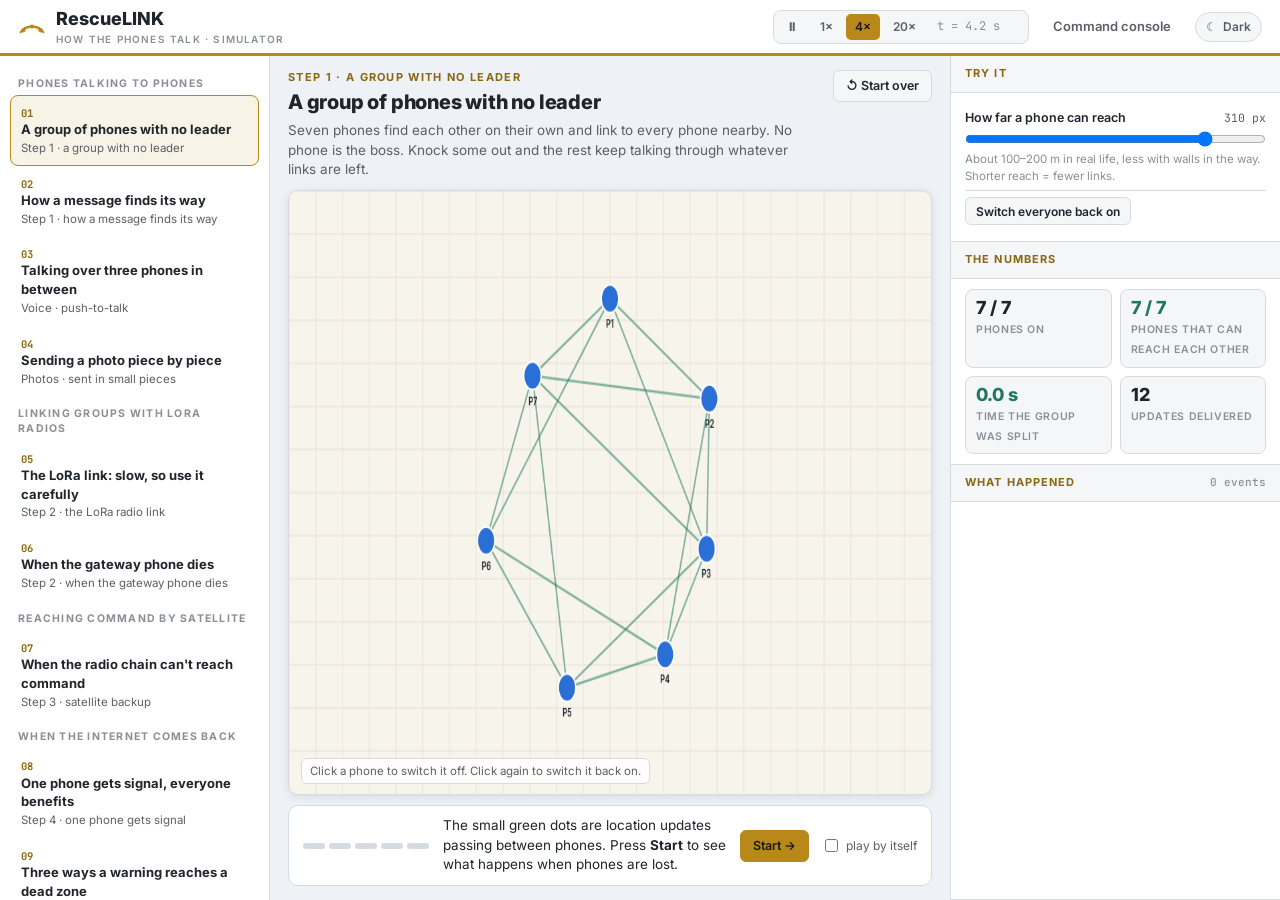
==== commit da5dd50e: "Simulator: plain-language pass over every title, step, control, metric and log line Co-Authored-By: " ====
--- a/mesh/index.html
+++ b/mesh/index.html
@@ -15,11 +15,11 @@
 <header class="top">
   <a class="brand" href="../index.html">
     <svg viewBox="0 0 32 32" aria-hidden="true"><path d="M3 22c6-9 20-9 26 0" fill="none" stroke="currentColor" stroke-width="2.4" stroke-linecap="round"/><circle cx="6" cy="20" r="2.4" fill="currentColor"/><circle cx="16" cy="15.4" r="2.4" fill="currentColor"/><circle cx="26" cy="20" r="2.4" fill="currentColor"/><path d="M6 20l10-4.6L26 20" fill="none" stroke="currentColor" stroke-width="1.2" opacity=".6"/></svg>
-    <span><b>RescueLINK</b><small>Mesh communication simulator</small></span>
+    <span><b>RescueLINK</b><small>How the phones talk · simulator</small></span>
   </a>
   <span class="sp"></span>
   <div class="speed" role="group" aria-label="Simulation speed">
-    <button type="button" id="btn-pause" class="tb" title="Pause / resume">⏸</button>
+    <button type="button" id="btn-pause" class="tb" title="Pause / play">⏸</button>
     <button type="button" class="tb spd" data-s="1">1×</button>
     <button type="button" class="tb spd on" data-s="4">4×</button>
     <button type="button" class="tb spd" data-s="20">20×</button>
@@ -39,7 +39,7 @@
         <h1 id="sc-title"></h1>
         <p class="blurb" id="sc-blurb"></p>
       </div>
-      <button type="button" class="btn" id="btn-reset">↺ Reset scenario</button>
+      <button type="button" class="btn" id="btn-reset">↺ Start over</button>
     </div>
     <div class="canvas-wrap">
       <canvas id="net" width="960" height="560" aria-label="Network simulation canvas"></canvas>
@@ -50,22 +50,22 @@
       <div class="narr-text" id="narr"></div>
       <div class="narr-actions">
         <button type="button" class="btn primary" id="btn-next">Next step →</button>
-        <label class="auto"><input type="checkbox" id="auto-run"> auto-run</label>
+        <label class="auto"><input type="checkbox" id="auto-run"> play by itself</label>
       </div>
     </div>
   </main>
 
   <aside class="side">
     <section class="panel">
-      <div class="panel-title">Controls</div>
+      <div class="panel-title">Try it</div>
       <div class="panel-body" id="controls"></div>
     </section>
     <section class="panel">
-      <div class="panel-title">Live metrics</div>
+      <div class="panel-title">The numbers</div>
       <div class="panel-body metrics" id="metrics"></div>
     </section>
     <section class="panel grow">
-      <div class="panel-title">Event log <span class="sub" id="log-cnt"></span></div>
+      <div class="panel-title">What happened <span class="sub" id="log-cnt"></span></div>
       <div class="log" id="log"></div>
     </section>
   </aside>
